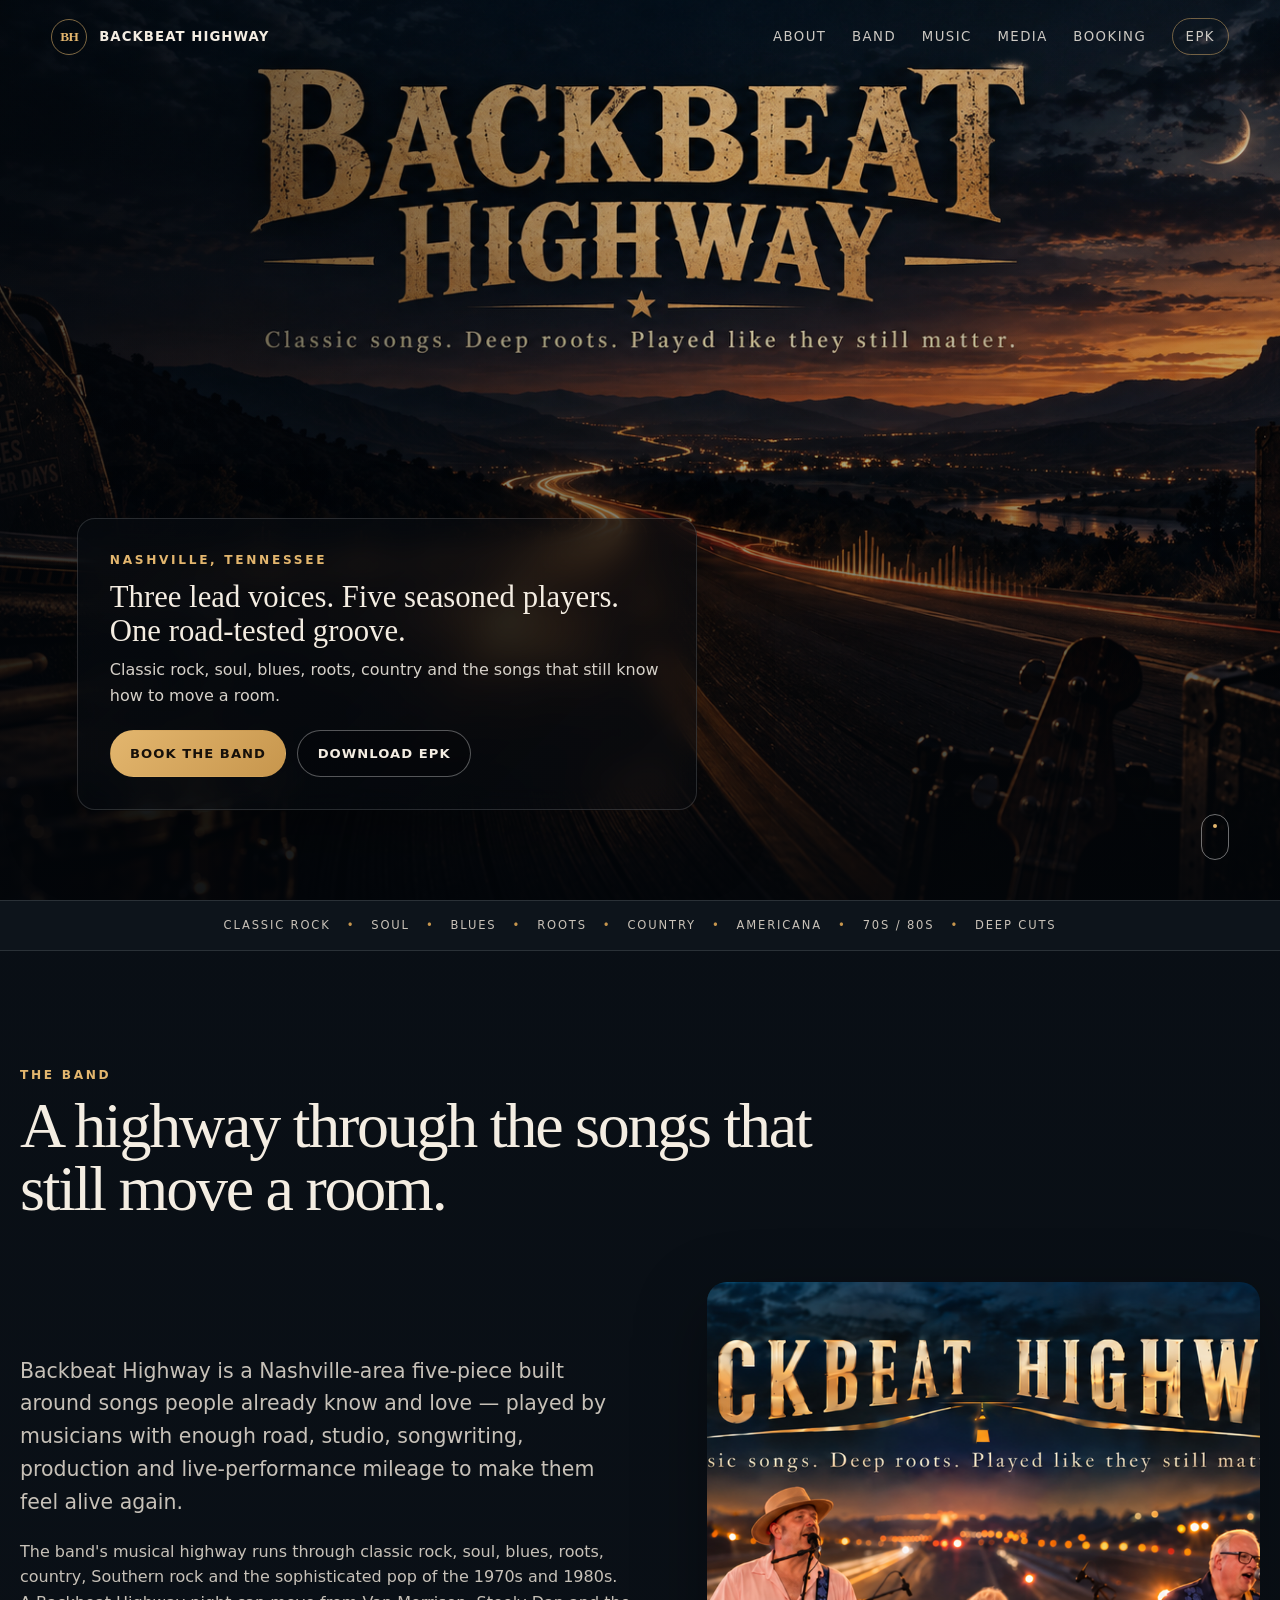
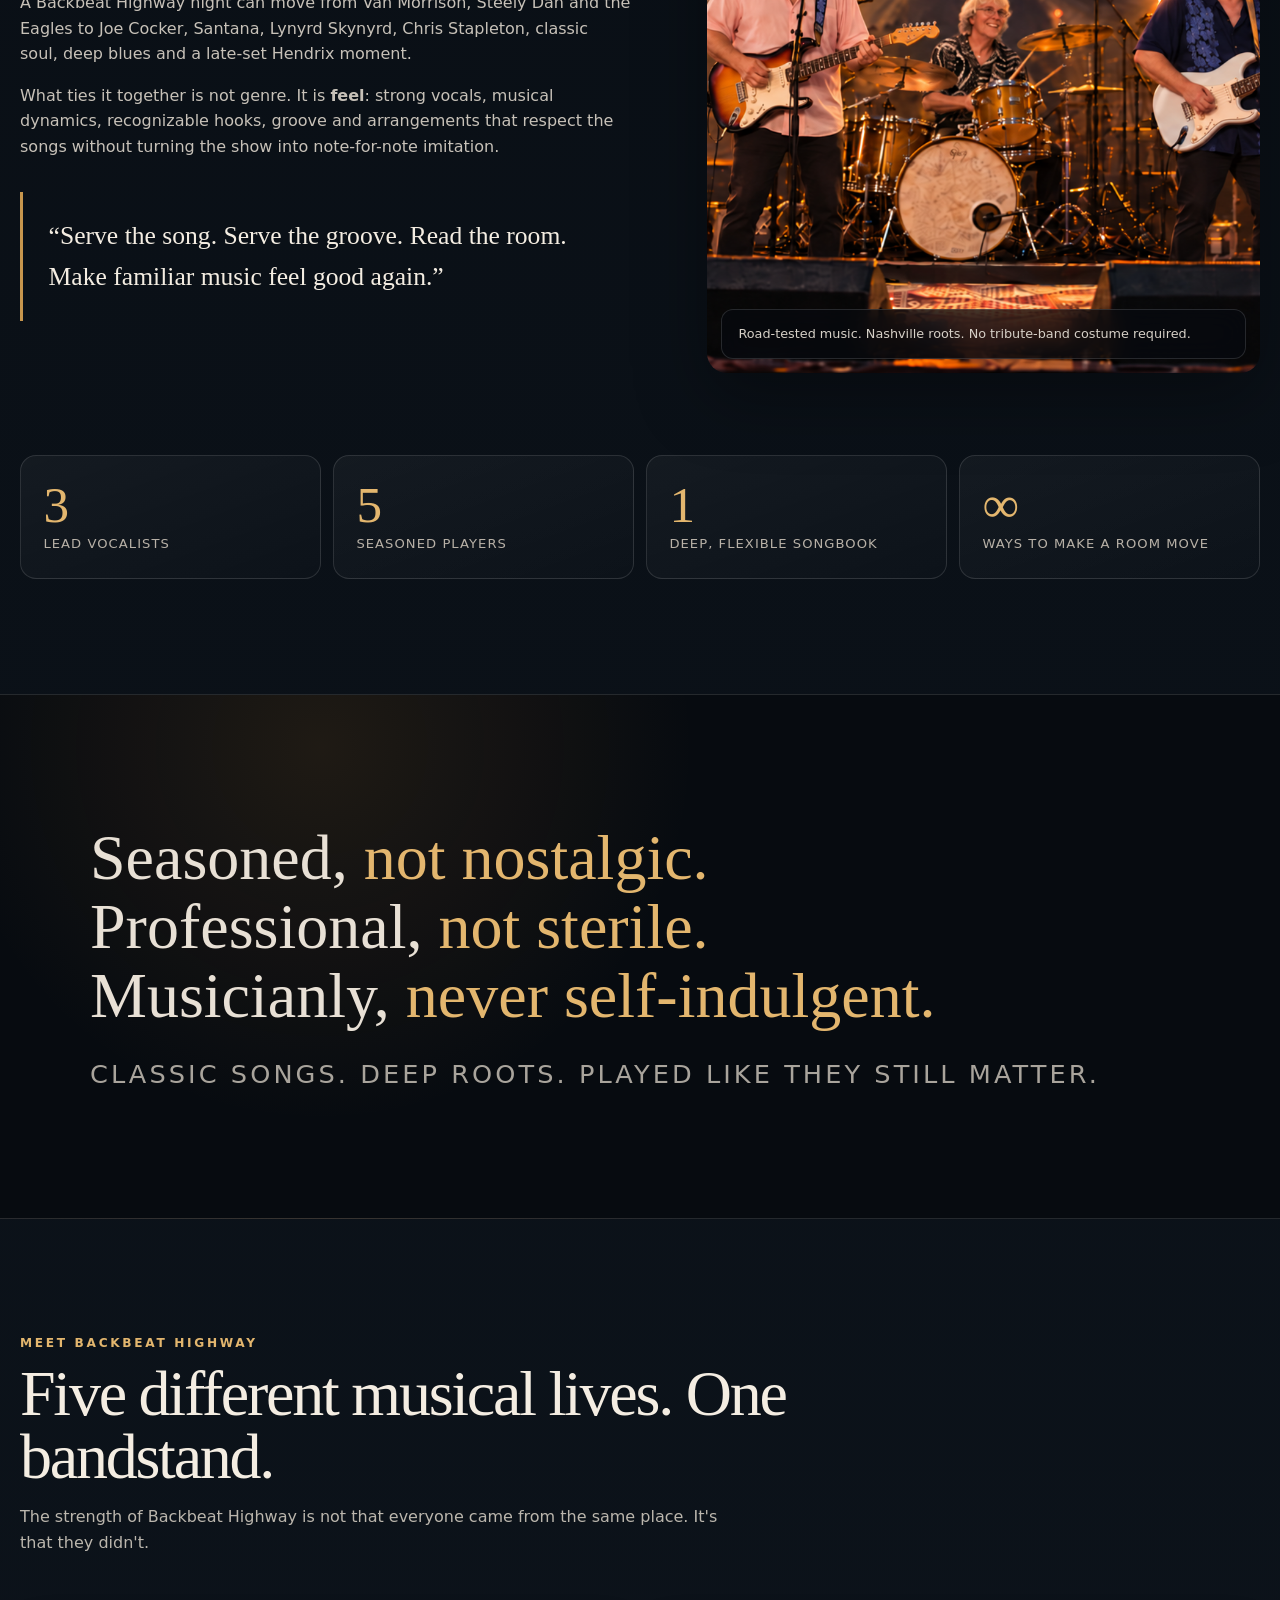
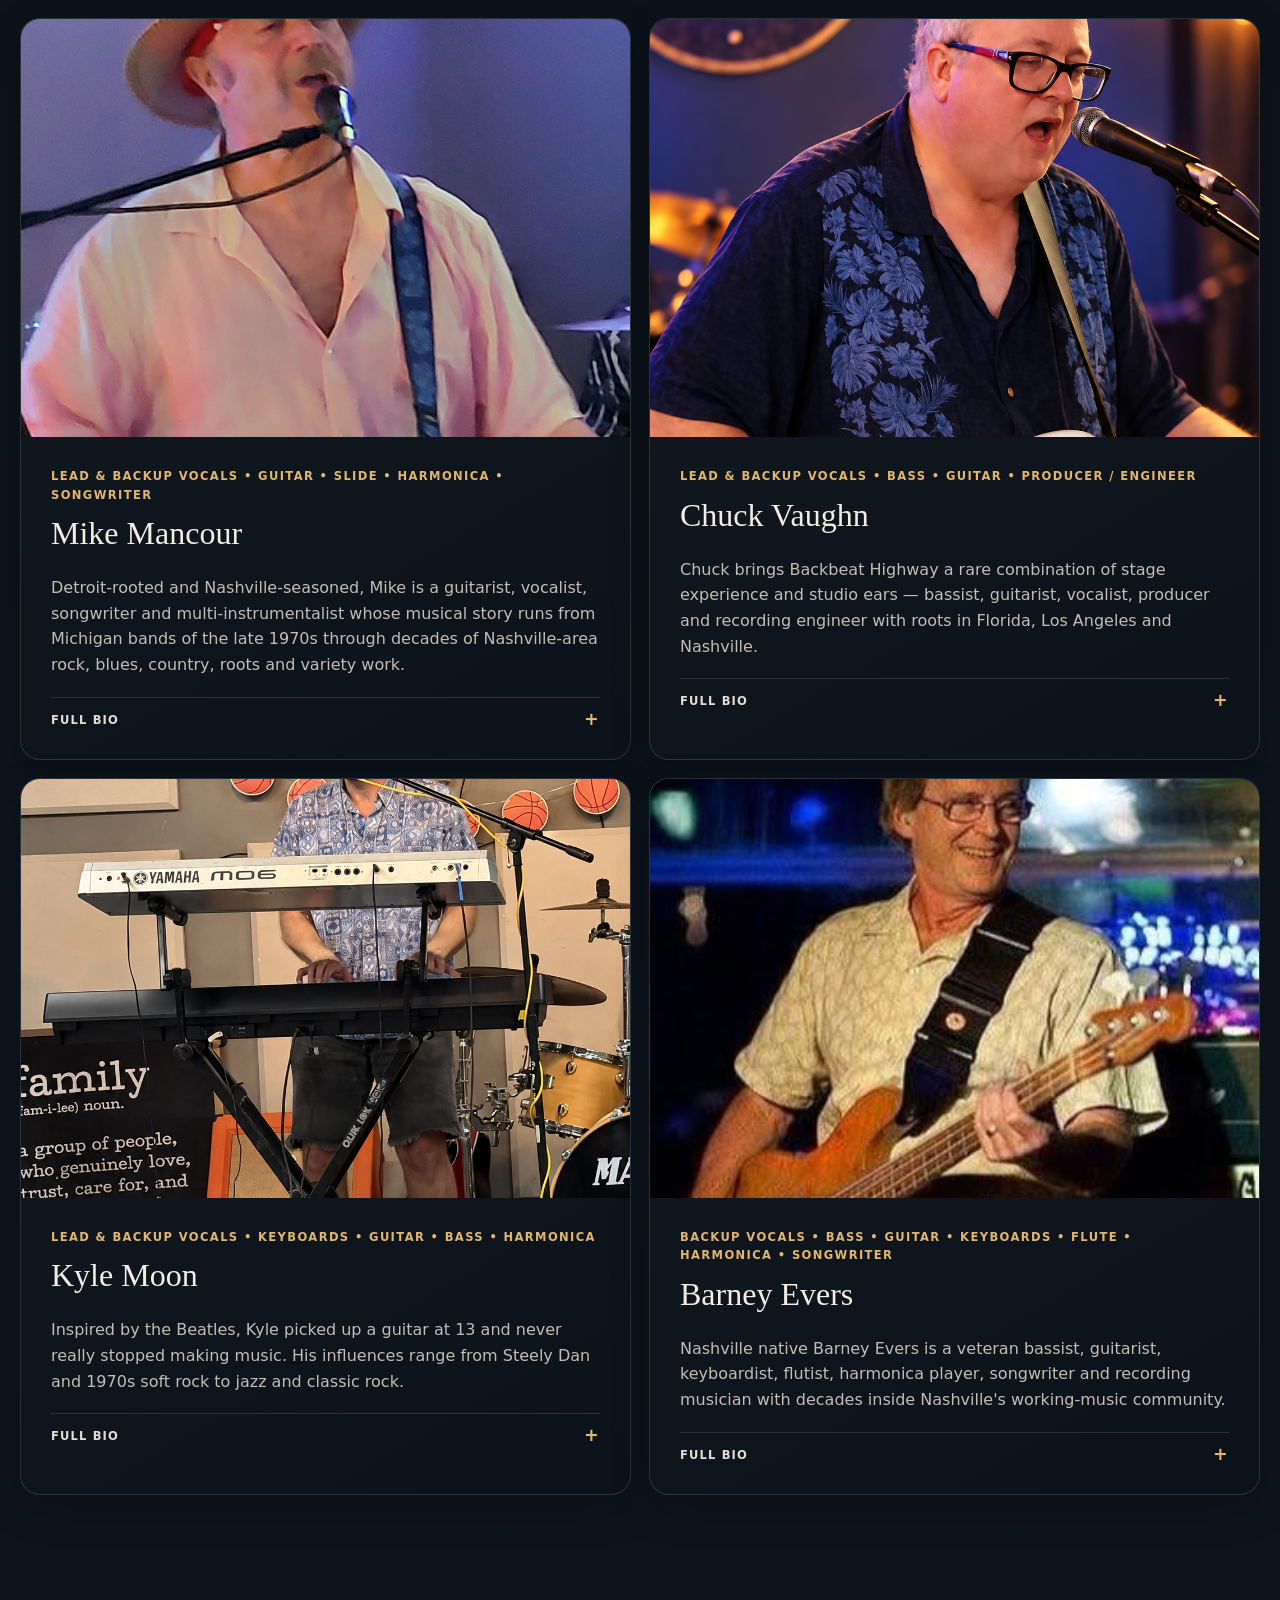
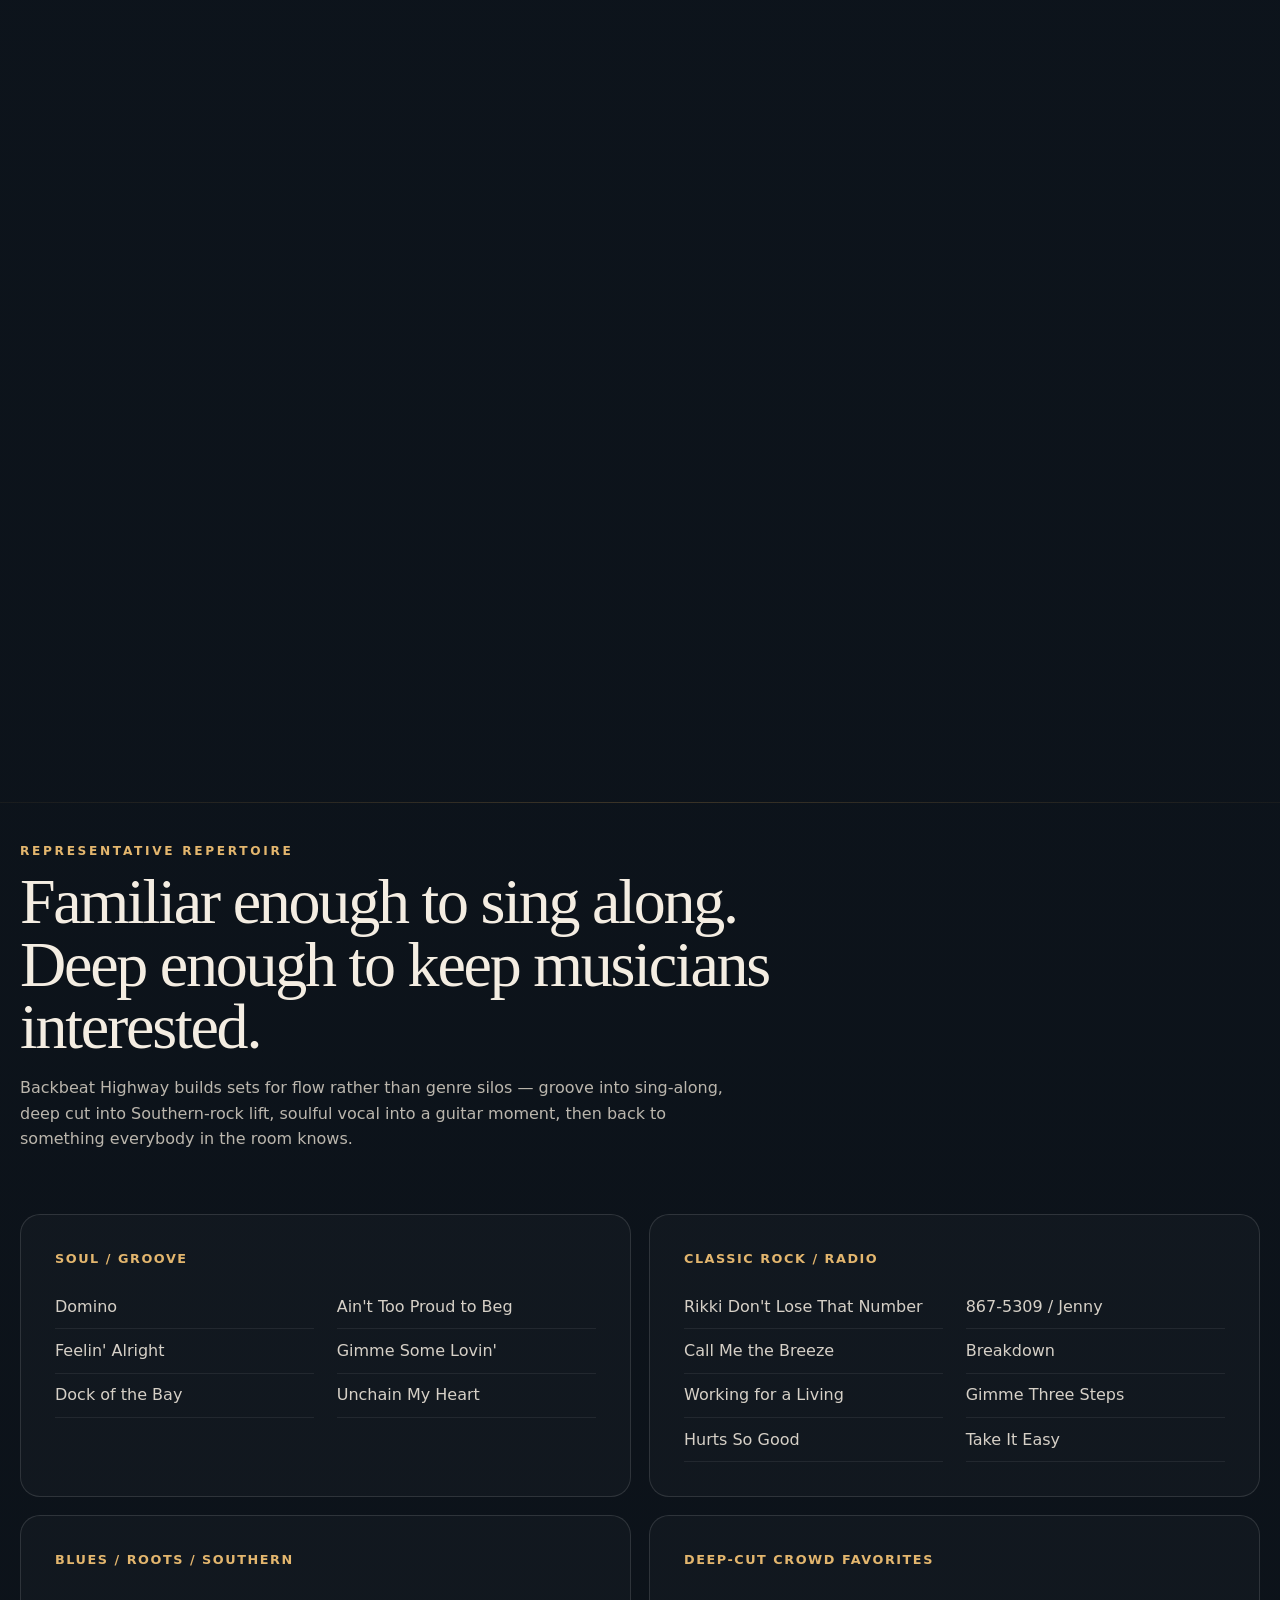
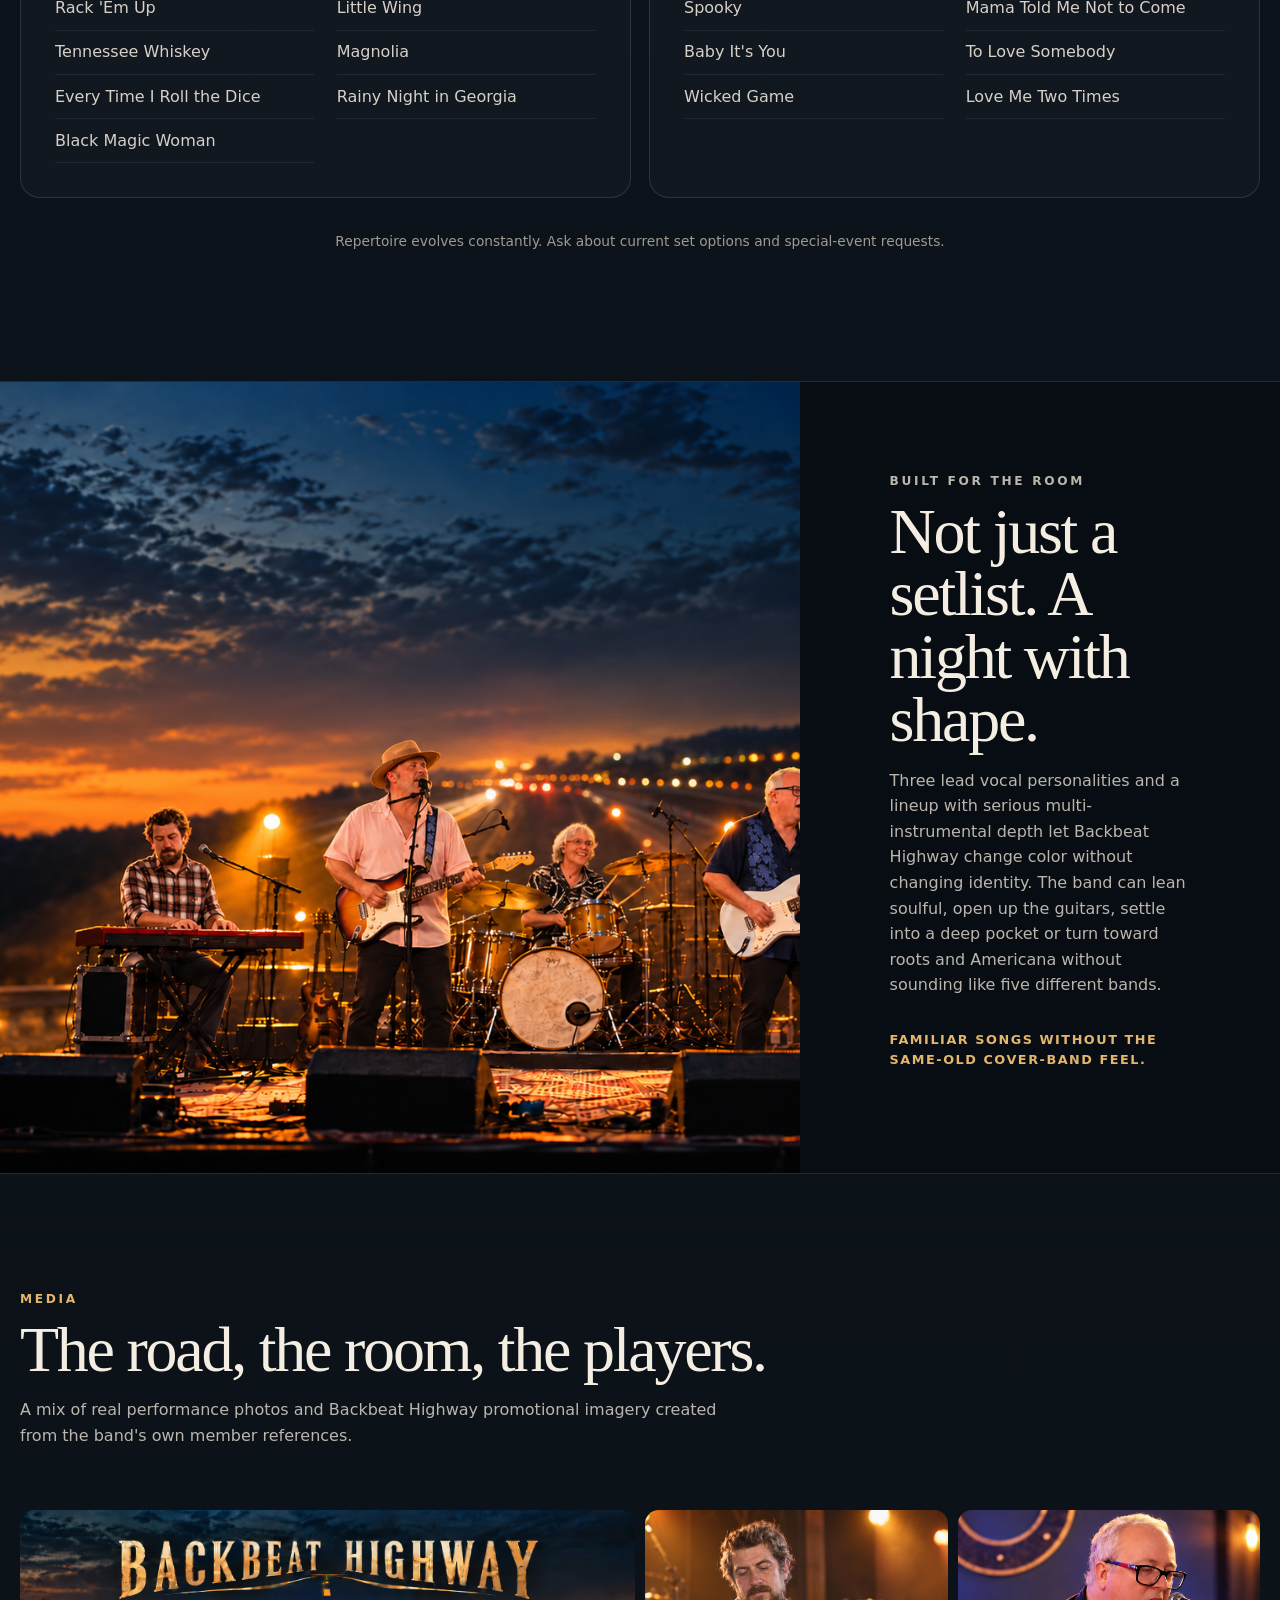
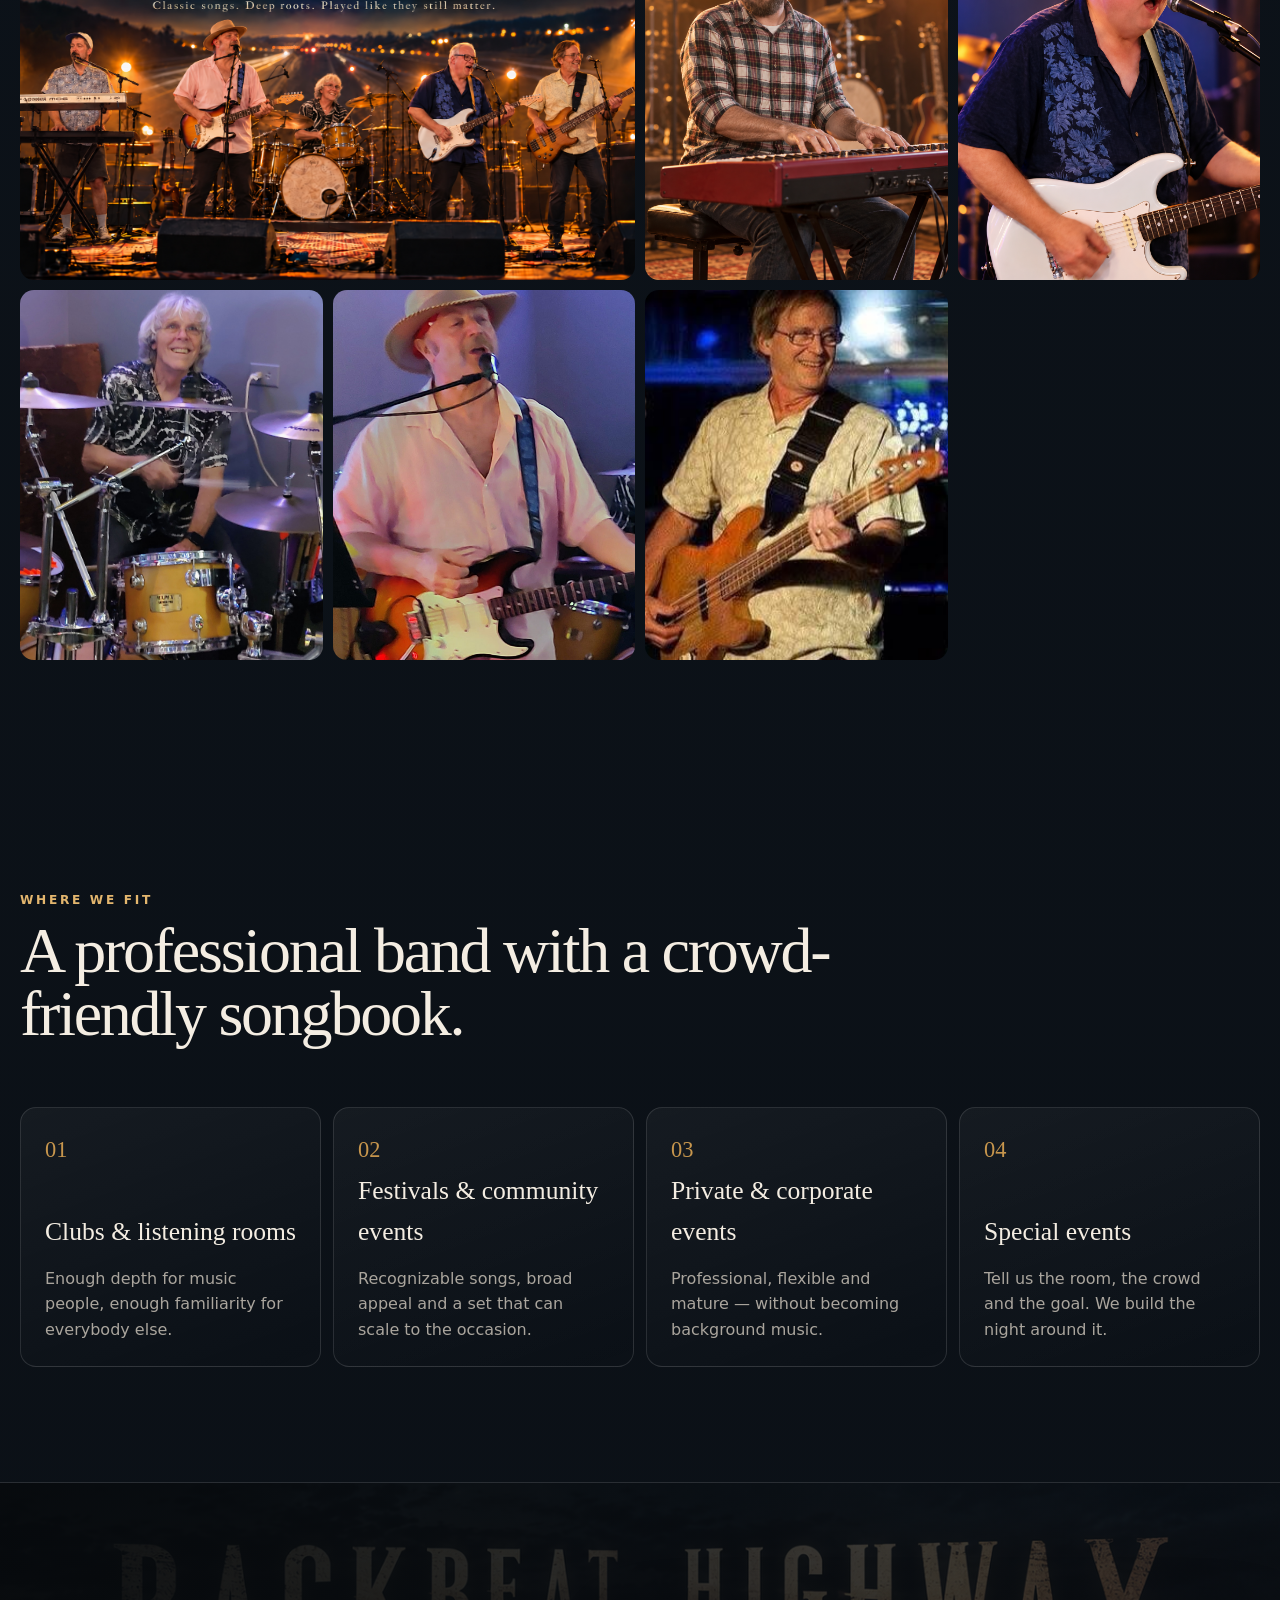
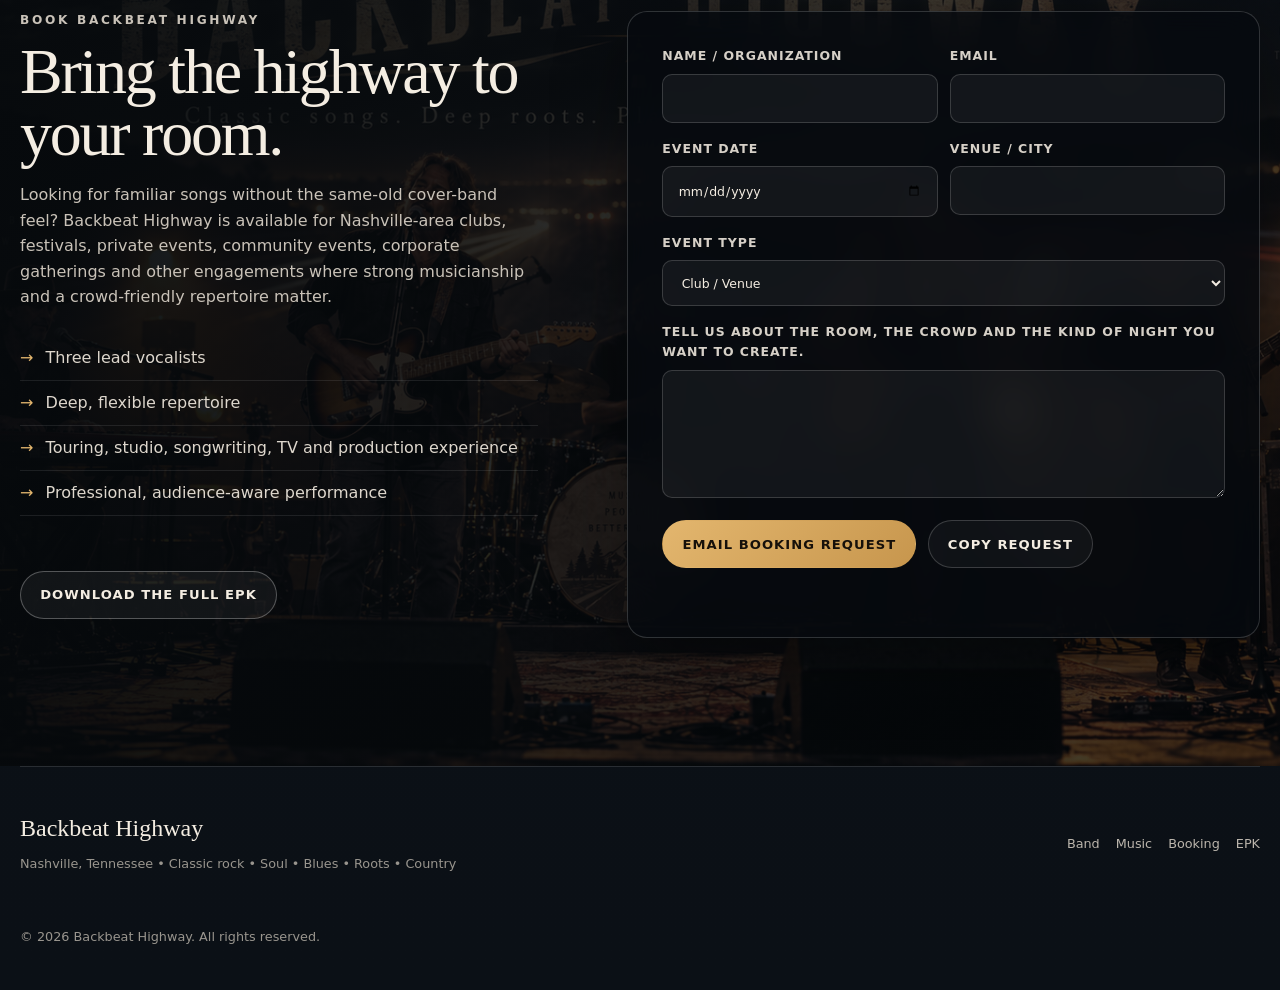
==== index.html @ 4a04db87 "Update gallery and Kyle close-up" ====
<!doctype html>
<html lang="en">
<head>
  <meta charset="utf-8" />
  <meta name="viewport" content="width=device-width, initial-scale=1" />
  <meta name="theme-color" content="#0b1118" />
  <meta name="description" content="Backbeat Highway is a Nashville-area live band performing classic rock, soul, blues, roots, country, and 70s/80s favorites with seasoned musicianship, strong vocals, and deep groove." />
  <meta property="og:title" content="Backbeat Highway | Nashville Live Band" />
  <meta property="og:description" content="Classic songs. Deep roots. Played like they still matter." />
  <meta property="og:type" content="website" />
  <meta property="og:image" content="assets/images/backbeat-highway-poster.png" />
  <meta name="twitter:card" content="summary_large_image" />
  <title>Backbeat Highway | Nashville Classic Rock, Soul, Blues & Roots Band</title>
  <link rel="icon" href="favicon.svg" type="image/svg+xml" />
  <link rel="stylesheet" href="styles.css" />
  <script type="application/ld+json">
  {
    "@context":"https://schema.org",
    "@type":"MusicGroup",
    "name":"Backbeat Highway",
    "genre":["Classic Rock","Soul","Blues","Roots","Country","Americana"],
    "foundingLocation":{"@type":"Place","name":"Nashville, Tennessee"},
    "description":"A Nashville-area five-piece bringing seasoned musicianship, three lead voices, deep groove and decades of road and studio experience to classic songs."
  }
  </script>
</head>
<body>
  <a class="skip-link" href="#main">Skip to content</a>

  <header class="site-header" data-header>
    <a class="brand" href="#top" aria-label="Backbeat Highway home">
      <span class="brand-mark">BH</span>
      <span class="brand-name">Backbeat Highway</span>
    </a>
    <button class="menu-button" type="button" aria-expanded="false" aria-controls="site-nav" data-menu-button>
      <span></span><span></span><span></span><span class="sr-only">Menu</span>
    </button>
    <nav id="site-nav" class="site-nav" data-nav>
      <a href="#about">About</a>
      <a href="#band">Band</a>
      <a href="#music">Music</a>
      <a href="#media">Media</a>
      <a href="#booking">Booking</a>
      <a class="nav-epk" href="assets/docs/Backbeat_Highway_EPK.pdf" download>EPK</a>
    </nav>
  </header>

  <main id="main">
    <section class="hero" id="top" aria-labelledby="hero-title">
      <img class="hero-image" src="assets/images/open-road-music.png" alt="Open road and music-themed hero image for Backbeat Highway" />
      <div class="hero-vignette"></div>
      <h1 id="hero-title" class="sr-only">Backbeat Highway — Nashville live band</h1>
      <div class="hero-panel reveal">
        <p class="eyebrow">Nashville, Tennessee</p>
        <p class="hero-lead">Three lead voices. Five seasoned players. One road-tested groove.</p>
        <p class="hero-copy">Classic rock, soul, blues, roots, country and the songs that still know how to move a room.</p>
        <div class="button-row">
          <a class="button button-primary" href="#booking">Book the band</a>
          <a class="button button-ghost" href="assets/docs/Backbeat_Highway_EPK.pdf" download>Download EPK</a>
        </div>
      </div>
      <a class="scroll-cue" href="#about" aria-label="Scroll to about Backbeat Highway"><span></span></a>
    </section>

    <section class="genre-rail" aria-label="Musical styles">
      <div class="genre-track">
        <span>Classic Rock</span><i>•</i><span>Soul</span><i>•</i><span>Blues</span><i>•</i><span>Roots</span><i>•</i><span>Country</span><i>•</i><span>Americana</span><i>•</i><span>70s / 80s</span><i>•</i><span>Deep Cuts</span>
      </div>
    </section>

    <section class="section about" id="about">
      <div class="section-heading reveal">
        <p class="eyebrow">The band</p>
        <h2>A highway through the songs that still move a room.</h2>
      </div>
      <div class="about-grid">
        <div class="about-copy reveal">
          <p class="lead">Backbeat Highway is a Nashville-area five-piece built around songs people already know and love — played by musicians with enough road, studio, songwriting, production and live-performance mileage to make them feel alive again.</p>
          <p>The band's musical highway runs through classic rock, soul, blues, roots, country, Southern rock and the sophisticated pop of the 1970s and 1980s. A Backbeat Highway night can move from Van Morrison, Steely Dan and the Eagles to Joe Cocker, Santana, Lynyrd Skynyrd, Chris Stapleton, classic soul, deep blues and a late-set Hendrix moment.</p>
          <p>What ties it together is not genre. It is <strong>feel</strong>: strong vocals, musical dynamics, recognizable hooks, groove and arrangements that respect the songs without turning the show into note-for-note imitation.</p>
          <blockquote>“Serve the song. Serve the groove. Read the room. Make familiar music feel good again.”</blockquote>
        </div>
        <figure class="about-image reveal">
          <img src="assets/images/backbeat-highway-poster.png" alt="A cinematic open highway at night blended with music instruments and warm stage-light colors" loading="lazy" />
          <figcaption>Road-tested music. Nashville roots. No tribute-band costume required.</figcaption>
        </figure>
      </div>
      <div class="proof-grid reveal">
        <article><strong>3</strong><span>lead vocalists</span></article>
        <article><strong>5</strong><span>seasoned players</span></article>
        <article><strong>1</strong><span>deep, flexible songbook</span></article>
        <article><strong>∞</strong><span>ways to make a room move</span></article>
      </div>
    </section>

    <section class="manifesto section-dark">
      <div class="manifesto-inner reveal">
        <p>Seasoned, <em>not nostalgic.</em></p>
        <p>Professional, <em>not sterile.</em></p>
        <p>Musicianly, <em>never self-indulgent.</em></p>
        <p class="manifesto-final">Classic songs. Deep roots. Played like they still matter.</p>
      </div>
    </section>

    <section class="section band" id="band">
      <div class="section-heading reveal">
        <p class="eyebrow">Meet Backbeat Highway</p>
        <h2>Five different musical lives. One bandstand.</h2>
        <p>The strength of Backbeat Highway is not that everyone came from the same place. It's that they didn't.</p>
      </div>

      <div class="member-grid">
        <article class="member-card reveal">
          <div class="member-photo"><img src="assets/images/mike-mancour.jpg" alt="Mike Mancour performing guitar and vocals" loading="lazy" /></div>
          <div class="member-content">
            <p class="member-role">Lead &amp; backup vocals • Guitar • Slide • Harmonica • Songwriter</p>
            <h3>Mike Mancour</h3>
            <p>Detroit-rooted and Nashville-seasoned, Mike is a guitarist, vocalist, songwriter and multi-instrumentalist whose musical story runs from Michigan bands of the late 1970s through decades of Nashville-area rock, blues, country, roots and variety work.</p>
            <details>
              <summary>Full bio</summary>
              <div class="details-copy">
                <p>His playing blends expressive lead and rhythm guitar, slide, harmonica and a song-first approach shaped by clubs, songwriter circles, road dates and long-running live bands including Hot Ice, Orange Crush, Instigator and BluesSlinger.</p>
                <p>Songwriting has remained a parallel thread throughout Mike's musical life. He is also the founder of <strong>iDreamMusic</strong>, a songwriting and creative-development platform built around helping songwriters strengthen ideas, songs and craft while keeping the human songwriter at the center of the process.</p>
                <p><a class="text-link" href="https://www.mikemancour.com/" target="_blank" rel="noreferrer">Mike's artist archive →</a></p>
              </div>
            </details>
          </div>
        </article>

        <article class="member-card reveal">
          <div class="member-photo"><img src="assets/images/chuck-vaughn.png" alt="Chuck Vaughn singing and playing a white electric guitar" loading="lazy" /></div>
          <div class="member-content">
            <p class="member-role">Lead &amp; backup vocals • Bass • Guitar • Producer / Engineer</p>
            <h3>Chuck Vaughn</h3>
            <p>Chuck brings Backbeat Highway a rare combination of stage experience and studio ears — bassist, guitarist, vocalist, producer and recording engineer with roots in Florida, Los Angeles and Nashville.</p>
            <details>
              <summary>Full bio</summary>
              <div class="details-copy">
                <p>Chuck spent much of the 1990s and 2000s in independent bands in Florida and California. In downtown Los Angeles, he owned and operated the independent <strong>Panel Room</strong> recording studio for seven years, producing and engineering numerous projects while recording his own work under the name <strong>Twin Lens Reflex</strong>.</p>
                <p>After relocating to Nashville following one of Southern California's wildfires, he became active in the blues, roots and Americana scenes. His inventive bass, dependable rhythm guitar, powerful vocals and producer's sense of space and dynamics help shape the band's sound.</p>
              </div>
            </details>
          </div>
        </article>

        <article class="member-card reveal">
          <div class="member-photo member-photo-wide"><img src="assets/images/kyle-moon.jpg" alt="Kyle Moon standing at keyboards and singing" loading="lazy" /></div>
          <div class="member-content">
            <p class="member-role">Lead &amp; backup vocals • Keyboards • Guitar • Bass • Harmonica</p>
            <h3>Kyle Moon</h3>
            <p>Inspired by the Beatles, Kyle picked up a guitar at 13 and never really stopped making music. His influences range from Steely Dan and 1970s soft rock to jazz and classic rock.</p>
            <details>
              <summary>Full bio</summary>
              <div class="details-copy">
                <p>A multi-instrumentalist on guitar, bass, keyboards and harmonica, Kyle spent more than a decade performing original music with Kentucky-based <strong>Atomic Solace</strong> and later Nashville's <strong>Stratton 13</strong>.</p>
                <p>After taking time away to raise his family and pursue a career in education, he returned to the stage with Backbeat Highway, where his keyboard work adds harmonic color, texture and a musician's ear for arrangement.</p>
              </div>
            </details>
          </div>
        </article>

        <article class="member-card reveal">
          <div class="member-photo"><img src="assets/images/barney-evers.jpg" alt="Barney Evers playing bass" loading="lazy" /></div>
          <div class="member-content">
            <p class="member-role">Backup vocals • Bass • Guitar • Keyboards • Flute • Harmonica • Songwriter</p>
            <h3>Barney Evers</h3>
            <p>Nashville native Barney Evers is a veteran bassist, guitarist, keyboardist, flutist, harmonica player, songwriter and recording musician with decades inside Nashville's working-music community.</p>
            <details>
              <summary>Full bio</summary>
              <div class="details-copy">
                <p>Barney studied guitar and string bass in the University of Tennessee jazz program and went on to play bass with <strong>Eddie Rabbitt, Johnny Rodriguez and Pam Tillis</strong>.</p>
                <p>His original recordings have featured an accomplished circle of musicians including Billy Crain, Billy Anderson, Andy Byrd, Mackin P. Davis, Bob Mater, Michael Lind, Bart Rollins and Tim Murphy, along with co-writer Mill Haynes. Barney maintains a catalog of roughly 35 original songs.</p>
              </div>
            </details>
          </div>
        </article>

        <article class="member-card reveal">
          <div class="member-photo"><img src="assets/images/rick-mason.jpg" alt="Rick Mason smiling behind his drum kit" loading="lazy" /></div>
          <div class="member-content">
            <p class="member-role">Drums • Percussion</p>
            <h3>Rick Mason</h3>
            <p>Nashville native Rick Mason is a veteran drummer whose career spans formal percussion study, Southeast road work, Nashville clubs, television, studio recording and years of music ministry.</p>
            <details>
              <summary>Full bio</summary>
              <div class="details-copy">
                <p>After earning a business degree at UT Knoxville, Rick studied at MTSU on a percussion scholarship, performing in jazz ensemble and symphony settings. His road years included the Holiday Inn and Ramada Inn circuits, college events, festivals, clubs and private engagements.</p>
                <p>Rick later spent five years as house-band drummer at Nashville's <strong>Cannery</strong>, logged roughly 16 years in studio and session work, recorded multiple projects including original Christian albums, and devoted 14 years to performing at the Nashville Rescue Mission Recovery Center.</p>
              </div>
            </details>
          </div>
        </article>
      </div>
    </section>

    <section class="section music" id="music">
      <div class="section-heading reveal">
        <p class="eyebrow">Representative repertoire</p>
        <h2>Familiar enough to sing along. Deep enough to keep musicians interested.</h2>
        <p>Backbeat Highway builds sets for flow rather than genre silos — groove into sing-along, deep cut into Southern-rock lift, soulful vocal into a guitar moment, then back to something everybody in the room knows.</p>
      </div>

      <div class="song-columns reveal">
        <div class="song-group">
          <h3>Soul / Groove</h3>
          <ul>
            <li>Domino</li><li>Feelin' Alright</li><li>Dock of the Bay</li><li>Ain't Too Proud to Beg</li><li>Gimme Some Lovin'</li><li>Unchain My Heart</li>
          </ul>
        </div>
        <div class="song-group">
          <h3>Classic Rock / Radio</h3>
          <ul>
            <li>Rikki Don't Lose That Number</li><li>Call Me the Breeze</li><li>Working for a Living</li><li>Hurts So Good</li><li>867-5309 / Jenny</li><li>Breakdown</li><li>Gimme Three Steps</li><li>Take It Easy</li>
          </ul>
        </div>
        <div class="song-group">
          <h3>Blues / Roots / Southern</h3>
          <ul>
            <li>Rack 'Em Up</li><li>Tennessee Whiskey</li><li>Every Time I Roll the Dice</li><li>Black Magic Woman</li><li>Little Wing</li><li>Magnolia</li><li>Rainy Night in Georgia</li>
          </ul>
        </div>
        <div class="song-group">
          <h3>Deep-Cut Crowd Favorites</h3>
          <ul>
            <li>Spooky</li><li>Baby It's You</li><li>Wicked Game</li><li>Mama Told Me Not to Come</li><li>To Love Somebody</li><li>Love Me Two Times</li>
          </ul>
        </div>
      </div>
      <p class="song-note reveal">Repertoire evolves constantly. Ask about current set options and special-event requests.</p>
    </section>

    <section class="split-promo">
      <img src="assets/images/backbeat-highway-wide.png" alt="Backbeat Highway onstage against an expansive twilight highway sky" loading="lazy" />
      <div class="split-promo-copy reveal">
        <p class="eyebrow">Built for the room</p>
        <h2>Not just a setlist. A night with shape.</h2>
        <p>Three lead vocal personalities and a lineup with serious multi-instrumental depth let Backbeat Highway change color without changing identity. The band can lean soulful, open up the guitars, settle into a deep pocket or turn toward roots and Americana without sounding like five different bands.</p>
        <p class="promo-line">Familiar songs without the same-old cover-band feel.</p>
      </div>
    </section>

    <section class="section media" id="media">
      <div class="section-heading reveal">
        <p class="eyebrow">Media</p>
        <h2>The road, the room, the players.</h2>
        <p>A mix of real performance photos and Backbeat Highway promotional imagery created from the band's own member references.</p>
      </div>
      <div class="gallery reveal" data-gallery>
        <button class="gallery-item gallery-wide" data-image="assets/images/backbeat-highway-poster.png" aria-label="Open Backbeat Highway main band poster"><img src="assets/images/backbeat-highway-poster.png" alt="Backbeat Highway full band promotional poster" loading="lazy" /></button>
        <button class="gallery-item" data-image="assets/images/kyle-keyboard-portrait.png" aria-label="Open Kyle Moon keyboard portrait"><img src="assets/images/kyle-keyboard-portrait.png" alt="Kyle Moon playing keyboard under amber stage lights" loading="lazy" /></button>
        <button class="gallery-item" data-image="assets/images/chuck-vaughn.png" aria-label="Open Chuck Vaughn performance portrait"><img src="assets/images/chuck-vaughn.png" alt="Chuck Vaughn singing and playing white guitar" loading="lazy" /></button>
        <button class="gallery-item" data-image="assets/images/rick-mason.jpg" aria-label="Open Rick Mason drummer photo"><img src="assets/images/rick-mason.jpg" alt="Rick Mason behind his drum kit" loading="lazy" /></button>
        <button class="gallery-item" data-image="assets/images/mike-mancour.jpg" aria-label="Open Mike Mancour guitarist photo"><img src="assets/images/mike-mancour.jpg" alt="Mike Mancour performing guitar and vocals" loading="lazy" /></button>
        <button class="gallery-item" data-image="assets/images/barney-evers.jpg" aria-label="Open Barney Evers bass photo"><img src="assets/images/barney-evers.jpg" alt="Barney Evers performing on bass" loading="lazy" /></button>



      </div>
    </section>

    <section class="section venue-fit">
      <div class="section-heading reveal">
        <p class="eyebrow">Where we fit</p>
        <h2>A professional band with a crowd-friendly songbook.</h2>
      </div>
      <div class="fit-grid reveal">
        <article><span>01</span><h3>Clubs &amp; listening rooms</h3><p>Enough depth for music people, enough familiarity for everybody else.</p></article>
        <article><span>02</span><h3>Festivals &amp; community events</h3><p>Recognizable songs, broad appeal and a set that can scale to the occasion.</p></article>
        <article><span>03</span><h3>Private &amp; corporate events</h3><p>Professional, flexible and mature — without becoming background music.</p></article>
        <article><span>04</span><h3>Special events</h3><p>Tell us the room, the crowd and the goal. We build the night around it.</p></article>
      </div>
    </section>

    <section class="booking" id="booking">
      <div class="booking-bg" aria-hidden="true"></div>
      <div class="booking-inner">
        <div class="booking-copy reveal">
          <p class="eyebrow">Book Backbeat Highway</p>
          <h2>Bring the highway to your room.</h2>
          <p>Looking for familiar songs without the same-old cover-band feel? Backbeat Highway is available for Nashville-area clubs, festivals, private events, community events, corporate gatherings and other engagements where strong musicianship and a crowd-friendly repertoire matter.</p>
          <ul class="booking-points">
            <li>Three lead vocalists</li>
            <li>Deep, flexible repertoire</li>
            <li>Touring, studio, songwriting, TV and production experience</li>
            <li>Professional, audience-aware performance</li>
          </ul>
          <div class="booking-direct" data-booking-direct hidden>
            <a data-email-link href="#"><span data-email-text></span></a>
            <a data-phone-link href="#"><span data-phone-text></span></a>
          </div>
          <a class="button button-ghost-light" href="assets/docs/Backbeat_Highway_EPK.pdf" download>Download the full EPK</a>
        </div>

        <form class="booking-form reveal" data-booking-form>
          <div class="form-row">
            <label>Name / Organization<input name="name" autocomplete="name" required /></label>
            <label>Email<input name="email" type="email" autocomplete="email" required /></label>
          </div>
          <div class="form-row">
            <label>Event date<input name="date" type="date" /></label>
            <label>Venue / City<input name="venue" /></label>
          </div>
          <label>Event type
            <select name="type">
              <option>Club / Venue</option><option>Festival</option><option>Private Event</option><option>Corporate Event</option><option>Community Event</option><option>Other</option>
            </select>
          </label>
          <label>Tell us about the room, the crowd and the kind of night you want to create.<textarea name="message" rows="5"></textarea></label>
          <div class="form-actions">
            <button class="button button-primary" type="submit">Email booking request</button>
            <button class="button button-subtle" type="button" data-copy-request>Copy request</button>
          </div>
          <p class="form-status" role="status" data-form-status></p>
        </form>
      </div>
    </section>
  </main>

  <footer class="footer">
    <div>
      <a class="footer-brand" href="#top">Backbeat Highway</a>
      <p>Nashville, Tennessee • Classic rock • Soul • Blues • Roots • Country</p>
    </div>
    <div class="footer-links">
      <a href="#band">Band</a><a href="#music">Music</a><a href="#booking">Booking</a><a href="assets/docs/Backbeat_Highway_EPK.pdf" download>EPK</a>
    </div>
    <div class="social-links" data-socials></div>
    <p class="copyright">© <span data-year></span> Backbeat Highway. All rights reserved.</p>
  </footer>

  <dialog class="lightbox" data-lightbox>
    <button class="lightbox-close" type="button" aria-label="Close image" data-lightbox-close>×</button>
    <img src="" alt="Expanded gallery image" data-lightbox-image />
  </dialog>

  <script src="site-config.js"></script>
  <script src="script.js"></script>
</body>
</html>
---- styles.css ----
:root {
  --ink: #0a0f15;
  --ink-2: #111923;
  --ink-3: #172330;
  --cream: #f4ede2;
  --paper: #e9dfd0;
  --muted: #a9a59e;
  --gold: #c7964d;
  --gold-2: #e3b66e;
  --amber: #e7802a;
  --line: rgba(255,255,255,.12);
  --shadow: 0 24px 70px rgba(0,0,0,.34);
  --radius: 20px;
  --max: 1240px;
}
* { box-sizing: border-box; }
html { scroll-behavior: smooth; background: var(--ink); }
body { margin: 0; font-family: Inter, ui-sans-serif, system-ui, -apple-system, BlinkMacSystemFont, "Segoe UI", sans-serif; color: var(--cream); background: linear-gradient(180deg,#080d13 0%,#0d141c 40%,#0b1016 100%); line-height: 1.6; }
img { display: block; max-width: 100%; }
a { color: inherit; }
button, input, textarea, select { font: inherit; }
button { color: inherit; }
::selection { background: var(--gold); color: var(--ink); }
.sr-only { position:absolute!important; width:1px!important; height:1px!important; padding:0!important; margin:-1px!important; overflow:hidden!important; clip:rect(0,0,0,0)!important; white-space:nowrap!important; border:0!important; }
.skip-link { position:fixed; left:12px; top:-60px; z-index:200; background:var(--cream); color:var(--ink); padding:.7rem 1rem; border-radius:8px; transition:.2s; }
.skip-link:focus { top:12px; }

.site-header { position:fixed; inset:0 0 auto 0; z-index:100; height:74px; display:flex; align-items:center; justify-content:space-between; padding:0 clamp(18px,4vw,64px); transition:background .25s, backdrop-filter .25s, border-color .25s; border-bottom:1px solid transparent; }
.site-header.scrolled { background:rgba(7,12,18,.82); backdrop-filter:blur(18px); border-bottom-color:var(--line); }
.brand { display:flex; gap:.75rem; align-items:center; text-decoration:none; text-transform:uppercase; letter-spacing:.08em; font-weight:800; font-size:.83rem; }
.brand-mark { width:36px; aspect-ratio:1; display:grid; place-items:center; border:1px solid rgba(227,182,110,.55); border-radius:50%; color:var(--gold-2); font-family:Georgia,serif; font-weight:700; letter-spacing:-.05em; }
.brand-name { white-space:nowrap; }
.site-nav { display:flex; align-items:center; gap:clamp(14px,2vw,28px); }
.site-nav a { text-decoration:none; font-size:.83rem; text-transform:uppercase; letter-spacing:.11em; color:#eee8df; opacity:.86; }
.site-nav a:hover { color:var(--gold-2); opacity:1; }
.nav-epk { border:1px solid rgba(227,182,110,.55); padding:.45rem .8rem; border-radius:999px; }
.menu-button { display:none; background:none; border:0; padding:8px; }
.menu-button span:not(.sr-only) { display:block; width:24px; height:2px; background:var(--cream); margin:5px 0; }

.hero { position:relative; min-height:min(900px,100svh); background:#070b10; overflow:hidden; display:flex; align-items:flex-end; }
.hero-image { position:absolute; inset:0; width:100%; height:100%; object-fit:cover; object-position:center center; }
.hero-vignette { position:absolute; inset:0; background:linear-gradient(180deg,rgba(3,6,10,.06) 0%,rgba(3,6,10,.12) 40%,rgba(3,6,10,.86) 100%), linear-gradient(90deg,rgba(3,6,10,.7) 0%,rgba(3,6,10,.10) 56%,rgba(3,6,10,.16) 100%); }
.hero-panel { position:relative; z-index:2; width:min(620px,calc(100% - 36px)); margin:0 0 clamp(40px,7vw,90px) clamp(18px,6vw,92px); padding:clamp(20px,3vw,32px); border:1px solid rgba(255,255,255,.14); border-radius:18px; background:linear-gradient(135deg,rgba(6,10,15,.82),rgba(6,10,15,.46)); backdrop-filter:blur(14px); box-shadow:var(--shadow); }
.eyebrow { margin:0 0 .6rem; text-transform:uppercase; letter-spacing:.22em; font-size:.76rem; font-weight:800; color:var(--gold-2); }
.hero-lead { margin:.2rem 0 .55rem; font-family:Georgia,"Times New Roman",serif; font-size:clamp(1.45rem,2.4vw,2.25rem); line-height:1.12; }
.hero-copy { margin:.3rem 0 1.35rem; color:#d6d1c9; max-width:55ch; }
.button-row { display:flex; flex-wrap:wrap; gap:.7rem; }
.button { display:inline-flex; align-items:center; justify-content:center; gap:.45rem; text-decoration:none; border:1px solid transparent; border-radius:999px; padding:.76rem 1.2rem; font-weight:800; font-size:.82rem; text-transform:uppercase; letter-spacing:.08em; cursor:pointer; transition:transform .18s, background .18s, border-color .18s, color .18s; }
.button:hover { transform:translateY(-2px); }
.button-primary { background:linear-gradient(135deg,var(--gold-2),var(--gold)); color:#16100a; }
.button-ghost { border-color:rgba(255,255,255,.32); background:rgba(0,0,0,.18); }
.button-ghost:hover { border-color:var(--gold-2); color:var(--gold-2); }
.button-subtle { border-color:rgba(255,255,255,.18); background:rgba(255,255,255,.04); }
.button-ghost-light { border-color:rgba(255,255,255,.28); background:rgba(255,255,255,.05); margin-top:1rem; }
.scroll-cue { position:absolute; z-index:3; right:clamp(24px,4vw,60px); bottom:40px; width:28px; height:46px; border:1px solid rgba(255,255,255,.42); border-radius:999px; }
.scroll-cue span { position:absolute; left:50%; top:9px; width:4px; height:4px; border-radius:50%; background:var(--gold-2); transform:translateX(-50%); animation:scrollCue 1.8s infinite; }
@keyframes scrollCue { 0%{opacity:0;transform:translate(-50%,0)} 35%{opacity:1} 100%{opacity:0;transform:translate(-50%,18px)} }

.genre-rail { border-block:1px solid var(--line); background:#0d141b; overflow:hidden; }
.genre-track { width:max-content; min-width:100%; display:flex; justify-content:center; gap:1rem; padding:.95rem 2rem; text-transform:uppercase; letter-spacing:.16em; font-size:.72rem; color:#c9c2b8; }
.genre-track i { color:var(--gold); font-style:normal; }
.section { width:min(var(--max),calc(100% - 36px)); margin-inline:auto; padding:clamp(70px,9vw,130px) 0; }
.section-heading { max-width:840px; margin-bottom:clamp(34px,5vw,62px); }
.section-heading h2, .split-promo h2, .booking h2 { margin:.1rem 0 1rem; font-family:Georgia,"Times New Roman",serif; font-size:clamp(2rem,5vw,4.6rem); line-height:.98; font-weight:500; letter-spacing:-.035em; }
.section-heading > p:last-child { max-width:70ch; color:#bbb6ad; }
.lead { font-size:clamp(1.1rem,1.6vw,1.35rem); color:#e9e2d8; }
.about-grid { display:grid; grid-template-columns:1.05fr .95fr; gap:clamp(32px,6vw,80px); align-items:center; }
.about-copy p { color:#c7c1b8; }
.about-copy blockquote { margin:2rem 0 0; padding:1.5rem 0 1.5rem 1.6rem; border-left:3px solid var(--gold); font-family:Georgia,serif; font-size:clamp(1.25rem,2vw,1.8rem); color:var(--cream); }
.about-image { margin:0; position:relative; }
.about-image img { aspect-ratio:4/5; width:100%; object-fit:cover; border-radius:var(--radius); box-shadow:var(--shadow); }
.about-image figcaption { position:absolute; inset:auto 14px 14px 14px; padding:.85rem 1rem; background:rgba(7,11,16,.72); border:1px solid rgba(255,255,255,.13); backdrop-filter:blur(12px); border-radius:12px; font-size:.8rem; color:#d6d0c7; }
.proof-grid { display:grid; grid-template-columns:repeat(4,1fr); gap:12px; margin-top:clamp(48px,7vw,82px); }
.proof-grid article { padding:1.4rem; border:1px solid var(--line); border-radius:16px; background:linear-gradient(160deg,rgba(255,255,255,.045),rgba(255,255,255,.01)); }
.proof-grid strong { display:block; font-family:Georgia,serif; font-weight:400; font-size:clamp(2.2rem,4vw,4rem); color:var(--gold-2); line-height:1; }
.proof-grid span { font-size:.82rem; text-transform:uppercase; letter-spacing:.08em; color:#b8b1a7; }

.section-dark { padding:clamp(80px,10vw,150px) 18px; background:radial-gradient(circle at 25% 10%,rgba(193,125,48,.13),transparent 35%),#070b10; border-block:1px solid var(--line); }
.manifesto-inner { width:min(1100px,100%); margin:auto; }
.manifesto p { margin:.1rem 0; font-family:Georgia,serif; font-size:clamp(2rem,5vw,5rem); line-height:1.05; color:#e8e0d5; }
.manifesto em { color:var(--gold-2); font-style:normal; }
.manifesto .manifesto-final { margin-top:2rem; font-size:clamp(1.1rem,2vw,1.7rem); color:#a9a49c; font-family:inherit; text-transform:uppercase; letter-spacing:.12em; }

.member-grid { display:grid; grid-template-columns:repeat(12,1fr); gap:18px; }
.member-card { grid-column:span 6; overflow:hidden; border:1px solid var(--line); border-radius:var(--radius); background:linear-gradient(150deg,#111922,#0c1219); box-shadow:0 15px 40px rgba(0,0,0,.18); }
.member-card:last-child { grid-column:4 / span 6; }
.member-photo { aspect-ratio:16/11; overflow:hidden; background:#121923; }
.member-photo img { width:100%; height:100%; object-fit:cover; object-position:center 25%; transition:transform .55s ease; }
.member-photo-wide img { object-position:center 30%; }
.member-card:hover .member-photo img { transform:scale(1.025); }
.member-content { padding:clamp(20px,3vw,30px); }
.member-role { margin:0; color:var(--gold-2); font-size:.72rem; font-weight:800; text-transform:uppercase; letter-spacing:.12em; }
.member-content h3 { font-family:Georgia,serif; font-size:clamp(1.65rem,2.5vw,2.4rem); margin:.25rem 0 .8rem; font-weight:500; }
.member-content > p:not(.member-role) { color:#c3bdb4; }
details { border-top:1px solid var(--line); margin-top:1.2rem; padding-top:.8rem; }
summary { cursor:pointer; list-style:none; color:#e4ddd3; text-transform:uppercase; letter-spacing:.1em; font-size:.72rem; font-weight:800; }
summary::-webkit-details-marker { display:none; }
summary::after { content:"+"; float:right; color:var(--gold-2); font-size:1.1rem; line-height:1; }
details[open] summary::after { content:"–"; }
.details-copy { padding:.75rem 0 .15rem; color:#bdb7ae; }
.text-link { color:var(--gold-2); text-decoration:none; }

.music { position:relative; }
.music::before { content:""; position:absolute; inset:6% -20vw auto; height:1px; background:linear-gradient(90deg,transparent,var(--gold),transparent); opacity:.25; }
.song-columns { display:grid; grid-template-columns:repeat(2,1fr); gap:18px; }
.song-group { padding:clamp(22px,3vw,34px); border:1px solid var(--line); border-radius:var(--radius); background:rgba(255,255,255,.025); }
.song-group h3 { margin:0 0 1rem; color:var(--gold-2); text-transform:uppercase; letter-spacing:.12em; font-size:.8rem; }
.song-group ul { list-style:none; padding:0; margin:0; columns:2; column-gap:1.4rem; }
.song-group li { break-inside:avoid; border-bottom:1px solid rgba(255,255,255,.07); padding:.55rem 0; color:#d6d0c7; }
.song-note { text-align:center; color:#9f9a92; margin-top:2rem; font-size:.86rem; }

.split-promo { min-height:720px; display:grid; grid-template-columns:1.25fr .75fr; align-items:stretch; border-block:1px solid var(--line); background:#080d13; }
.split-promo > img { width:100%; height:100%; object-fit:cover; min-height:720px; }
.split-promo-copy { padding:clamp(42px,7vw,100px); align-self:center; }
.split-promo-copy p { color:#bbb5ac; }
.promo-line { color:var(--gold-2)!important; text-transform:uppercase; letter-spacing:.12em; font-size:.8rem; font-weight:800; margin-top:2rem; }

.gallery { display:grid; grid-template-columns:repeat(12,1fr); grid-auto-rows:180px; gap:10px; }
.gallery-item { grid-column:span 3; grid-row:span 2; border:0; padding:0; background:#121923; overflow:hidden; border-radius:14px; cursor:zoom-in; }
.gallery-item.gallery-wide { grid-column:span 6; }
.gallery-item img { width:100%; height:100%; object-fit:cover; transition:transform .5s ease, filter .5s ease; }
.gallery-item:hover img { transform:scale(1.035); filter:saturate(1.08) contrast(1.03); }
.lightbox { width:min(94vw,1400px); max-height:94vh; padding:0; border:1px solid rgba(255,255,255,.18); background:#05080c; border-radius:18px; box-shadow:0 30px 100px rgba(0,0,0,.8); }
.lightbox::backdrop { background:rgba(0,0,0,.86); backdrop-filter:blur(8px); }
.lightbox img { max-height:90vh; width:100%; object-fit:contain; }
.lightbox-close { position:absolute; right:12px; top:12px; z-index:2; width:42px; height:42px; border-radius:50%; border:1px solid rgba(255,255,255,.25); background:rgba(4,8,12,.72); color:white; font-size:1.6rem; cursor:pointer; }

.fit-grid { display:grid; grid-template-columns:repeat(4,1fr); gap:12px; }
.fit-grid article { min-height:260px; padding:1.5rem; border:1px solid var(--line); border-radius:16px; display:flex; flex-direction:column; background:linear-gradient(160deg,rgba(255,255,255,.045),transparent); }
.fit-grid span { color:var(--gold); font-family:Georgia,serif; font-size:1.4rem; }
.fit-grid h3 { font-family:Georgia,serif; font-size:1.6rem; font-weight:500; margin:auto 0 .8rem; }
.fit-grid p { color:#aaa59d; margin:0; }

.booking { position:relative; overflow:hidden; padding:clamp(80px,10vw,150px) 18px; border-top:1px solid var(--line); }
.booking-bg { position:absolute; inset:0; background:linear-gradient(90deg,rgba(5,9,13,.96) 0%,rgba(5,9,13,.84) 48%,rgba(5,9,13,.70) 100%), url('assets/images/open-road-concept.png') center/cover no-repeat; filter:saturate(.85); }
.booking-inner { position:relative; z-index:1; width:min(var(--max),100%); margin:auto; display:grid; grid-template-columns:.9fr 1.1fr; gap:clamp(34px,7vw,90px); align-items:start; }
.booking-copy p { color:#c9c2b8; }
.booking-points { list-style:none; padding:0; margin:1.6rem 0; }
.booking-points li { padding:.58rem 0 .58rem 1.6rem; border-bottom:1px solid rgba(255,255,255,.09); position:relative; color:#ded7cd; }
.booking-points li::before { content:"→"; position:absolute; left:0; color:var(--gold-2); }
.booking-direct { display:flex; flex-direction:column; gap:.35rem; margin-bottom:.5rem; }
.booking-direct a { color:var(--gold-2); text-decoration:none; }
.booking-form { padding:clamp(22px,3vw,34px); border:1px solid rgba(255,255,255,.17); border-radius:var(--radius); background:rgba(6,10,15,.78); backdrop-filter:blur(18px); box-shadow:var(--shadow); }
.booking-form label { display:block; margin-bottom:1rem; color:#d6d0c7; font-size:.78rem; text-transform:uppercase; letter-spacing:.08em; font-weight:700; }
.form-row { display:grid; grid-template-columns:1fr 1fr; gap:12px; }
.booking-form input,.booking-form textarea,.booking-form select { width:100%; margin-top:.45rem; padding:.85rem .9rem; border:1px solid rgba(255,255,255,.16); border-radius:10px; background:rgba(255,255,255,.05); color:var(--cream); outline:none; text-transform:none; letter-spacing:normal; font-weight:400; }
.booking-form select option { background:#121923; color:#fff; }
.booking-form input:focus,.booking-form textarea:focus,.booking-form select:focus { border-color:var(--gold); box-shadow:0 0 0 3px rgba(199,150,77,.14); }
.form-actions { display:flex; gap:.7rem; flex-wrap:wrap; }
.form-status { min-height:1.4rem; font-size:.84rem; color:var(--gold-2); margin:.8rem 0 0; }

.footer { width:min(var(--max),calc(100% - 36px)); margin:auto; padding:42px 0 36px; display:grid; grid-template-columns:1fr auto; gap:20px; border-top:1px solid var(--line); color:#99958e; font-size:.8rem; }
.footer-brand { font-family:Georgia,serif; font-size:1.5rem; color:var(--cream); text-decoration:none; }
.footer p { margin:.4rem 0; }
.footer-links { display:flex; gap:1rem; align-items:center; }
.footer-links a,.social-links a { color:#bbb5ac; text-decoration:none; }
.social-links { grid-column:1 / -1; display:flex; gap:1rem; }
.copyright { grid-column:1 / -1; }

.reveal { opacity:0; transform:translateY(22px); transition:opacity .65s ease, transform .65s ease; }
.reveal.visible { opacity:1; transform:none; }

@media (max-width: 980px) {
  .site-nav { position:fixed; inset:74px 14px auto; display:none; flex-direction:column; align-items:stretch; gap:0; padding:12px; background:rgba(8,13,19,.96); backdrop-filter:blur(18px); border:1px solid var(--line); border-radius:14px; box-shadow:var(--shadow); }
  .site-nav.open { display:flex; }
  .site-nav a { padding:.9rem 1rem; border-bottom:1px solid rgba(255,255,255,.07); }
  .site-nav a:last-child { border-bottom:0; }
  .menu-button { display:block; }
  .about-grid,.booking-inner,.split-promo { grid-template-columns:1fr; }
  .about-image img { aspect-ratio:16/10; }
  .proof-grid,.fit-grid { grid-template-columns:repeat(2,1fr); }
  .member-card,.member-card:last-child { grid-column:span 12; display:grid; grid-template-columns:.9fr 1.1fr; }
  .member-photo { aspect-ratio:auto; min-height:100%; }
  .song-columns { grid-template-columns:1fr; }
  .split-promo > img { min-height:500px; }
  .gallery-item { grid-column:span 4; }
  .gallery-item.gallery-wide { grid-column:span 8; }
}
@media (max-width: 700px) {
  .site-header { height:64px; }
  .brand-name { display:none; }
  .site-nav { top:64px; }
  .hero { min-height:auto; padding-top:64px; display:block; }
  .hero-image { position:relative; height:auto; aspect-ratio:16/9; object-fit:cover; }
  .hero-vignette { background:linear-gradient(180deg,transparent 0%,transparent 40%,rgba(3,6,10,.92) 100%); }
  .hero-panel { margin:-34px 18px 28px; width:calc(100% - 36px); padding:20px; }
  .scroll-cue { display:none; }
  .genre-track { justify-content:flex-start; animation:marquee 18s linear infinite; }
  @keyframes marquee { from{transform:translateX(0)} to{transform:translateX(-38%)} }
  .section { padding:70px 0; }
  .proof-grid,.fit-grid { grid-template-columns:1fr 1fr; }
  .proof-grid article { padding:1rem; }
  .member-card,.member-card:last-child { display:block; }
  .member-photo { aspect-ratio:4/3; }
  .song-group ul { columns:1; }
  .split-promo > img { min-height:340px; }
  .split-promo-copy { padding:38px 18px 56px; }
  .gallery { grid-auto-rows:130px; }
  .gallery-item,.gallery-item.gallery-wide { grid-column:span 6; }
  .form-row { grid-template-columns:1fr; gap:0; }
  .footer { grid-template-columns:1fr; }
  .footer-links { flex-wrap:wrap; }
}
@media (max-width: 440px) {
  .proof-grid,.fit-grid { grid-template-columns:1fr; }
  .gallery { grid-template-columns:1fr 1fr; grid-auto-rows:118px; }
  .gallery-item,.gallery-item.gallery-wide { grid-column:span 1; }
  .gallery-item.gallery-wide { grid-row:span 2; }
}
@media (prefers-reduced-motion: reduce) {
  html { scroll-behavior:auto; }
  *,*::before,*::after { animation-duration:.01ms!important; animation-iteration-count:1!important; transition-duration:.01ms!important; }
  .reveal { opacity:1; transform:none; }
}
/* ===== Mobile fixes: full member photos + usable navigation ===== */
@media (max-width: 700px) {

  /* Show the complete member photo instead of cropping it */
  .member-photo,
  .member-photo-wide {
    aspect-ratio: auto;
    min-height: 0;
    height: auto;
    background: #0d141b;
    display: flex;
    align-items: center;
    justify-content: center;
  }

  .member-photo img,
  .member-photo-wide img {
    width: 100%;
    height: auto;
    max-height: none;
    object-fit: contain;
    object-position: center;
    transform: none !important;
  }

  /* Mobile navigation */
  .site-nav {
    top: 64px;
    left: 12px;
    right: 12px;
    bottom: auto;
    max-height: calc(100svh - 76px);
    overflow-y: auto;
    -webkit-overflow-scrolling: touch;
  }

  .site-nav a {
    display: block;
    padding: 1rem;
    min-height: 48px;
    font-size: 0.95rem;
    line-height: 1.25;
  }

  /* Make footer/social links easier to tap */
  .footer-links,
  .social-links {
    flex-direction: column;
    align-items: flex-start;
    gap: 0.5rem;
  }

  .footer-links a,
  .social-links a,
  .text-link {
    display: block;
    padding: 0.4rem 0;
  }
}
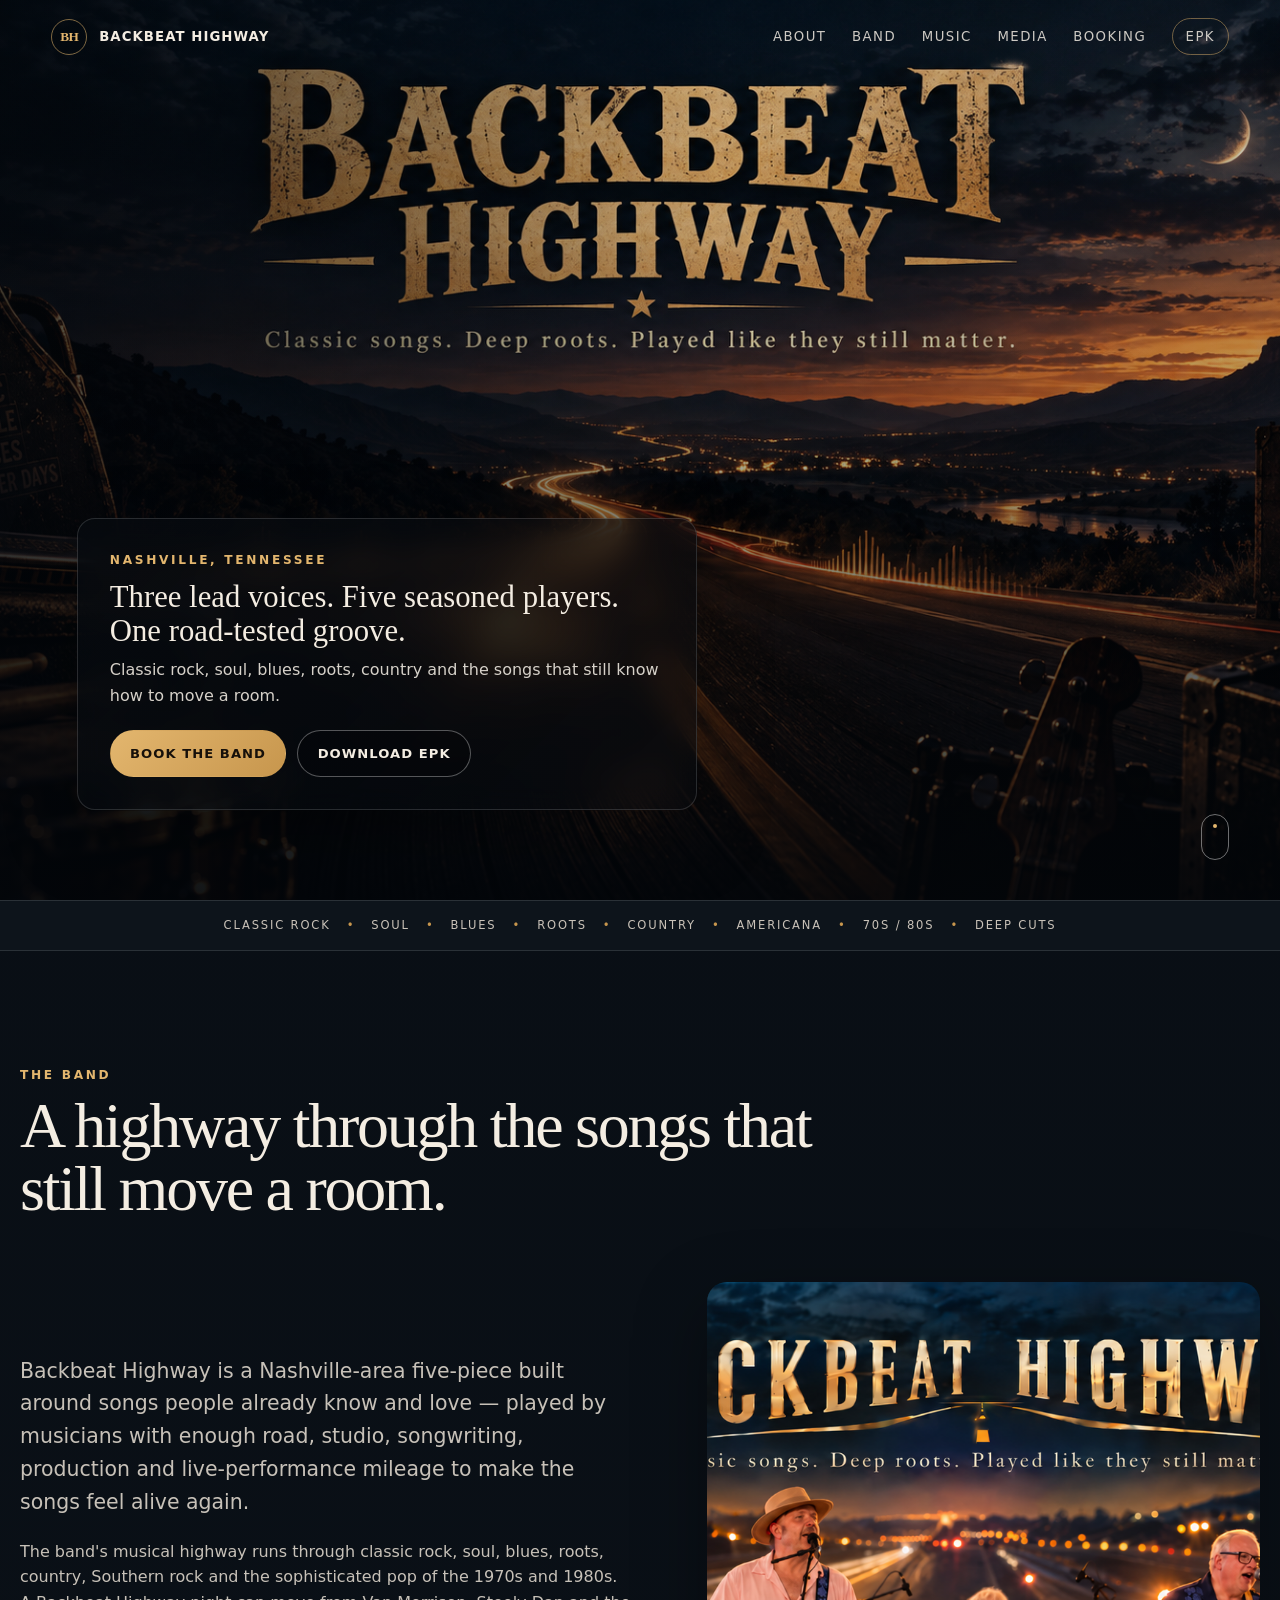
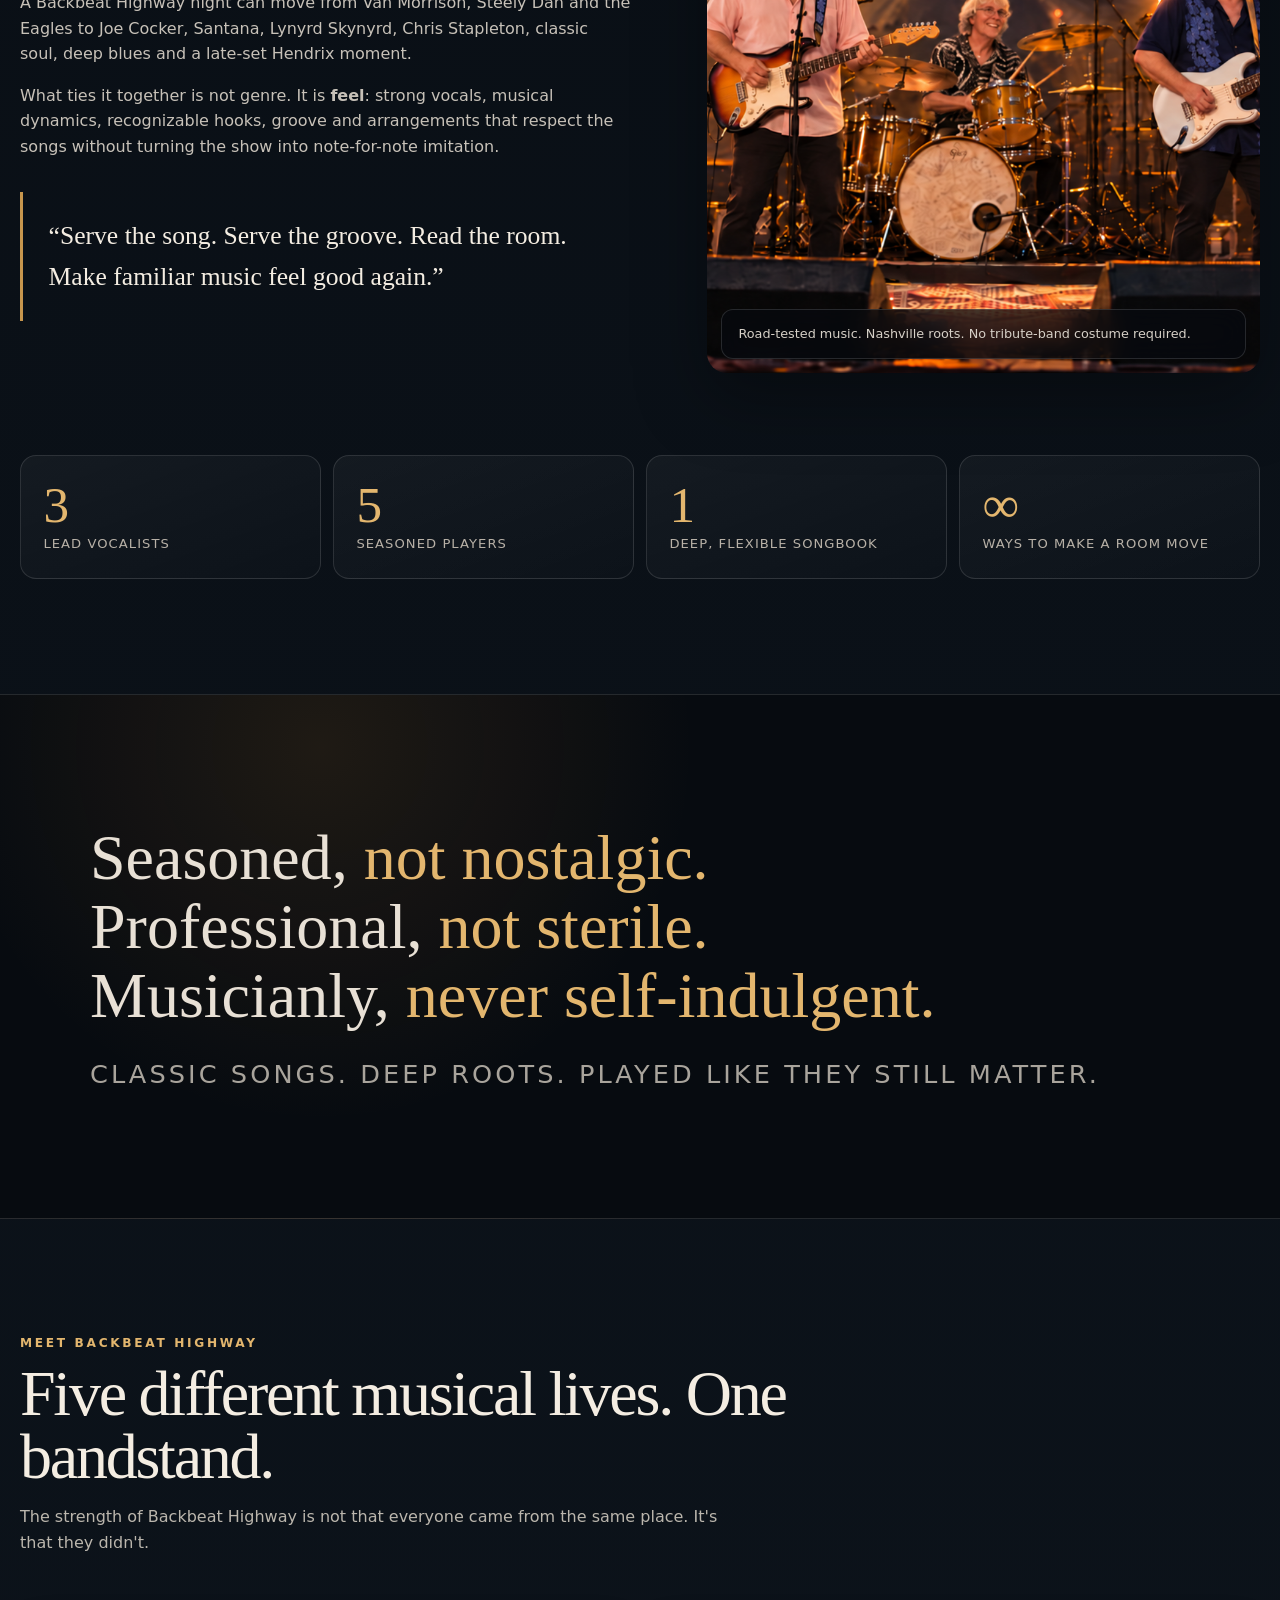
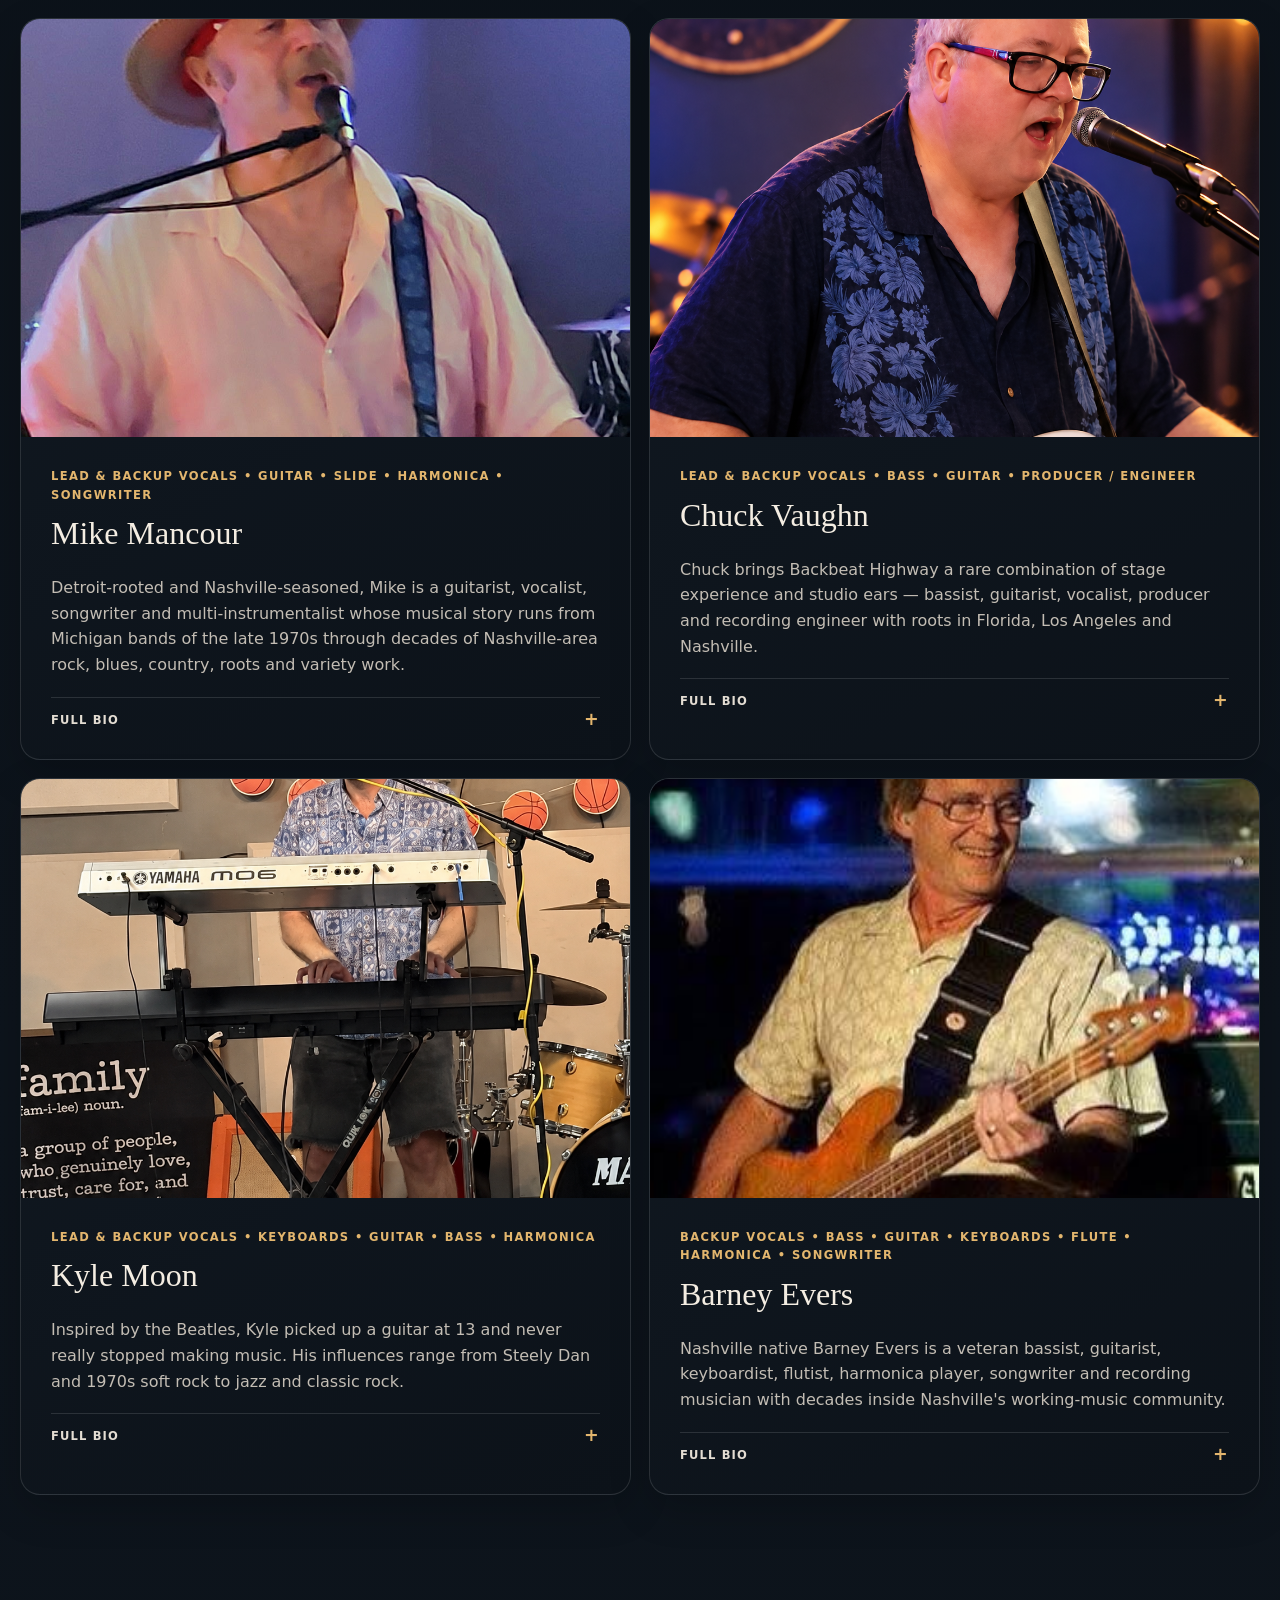
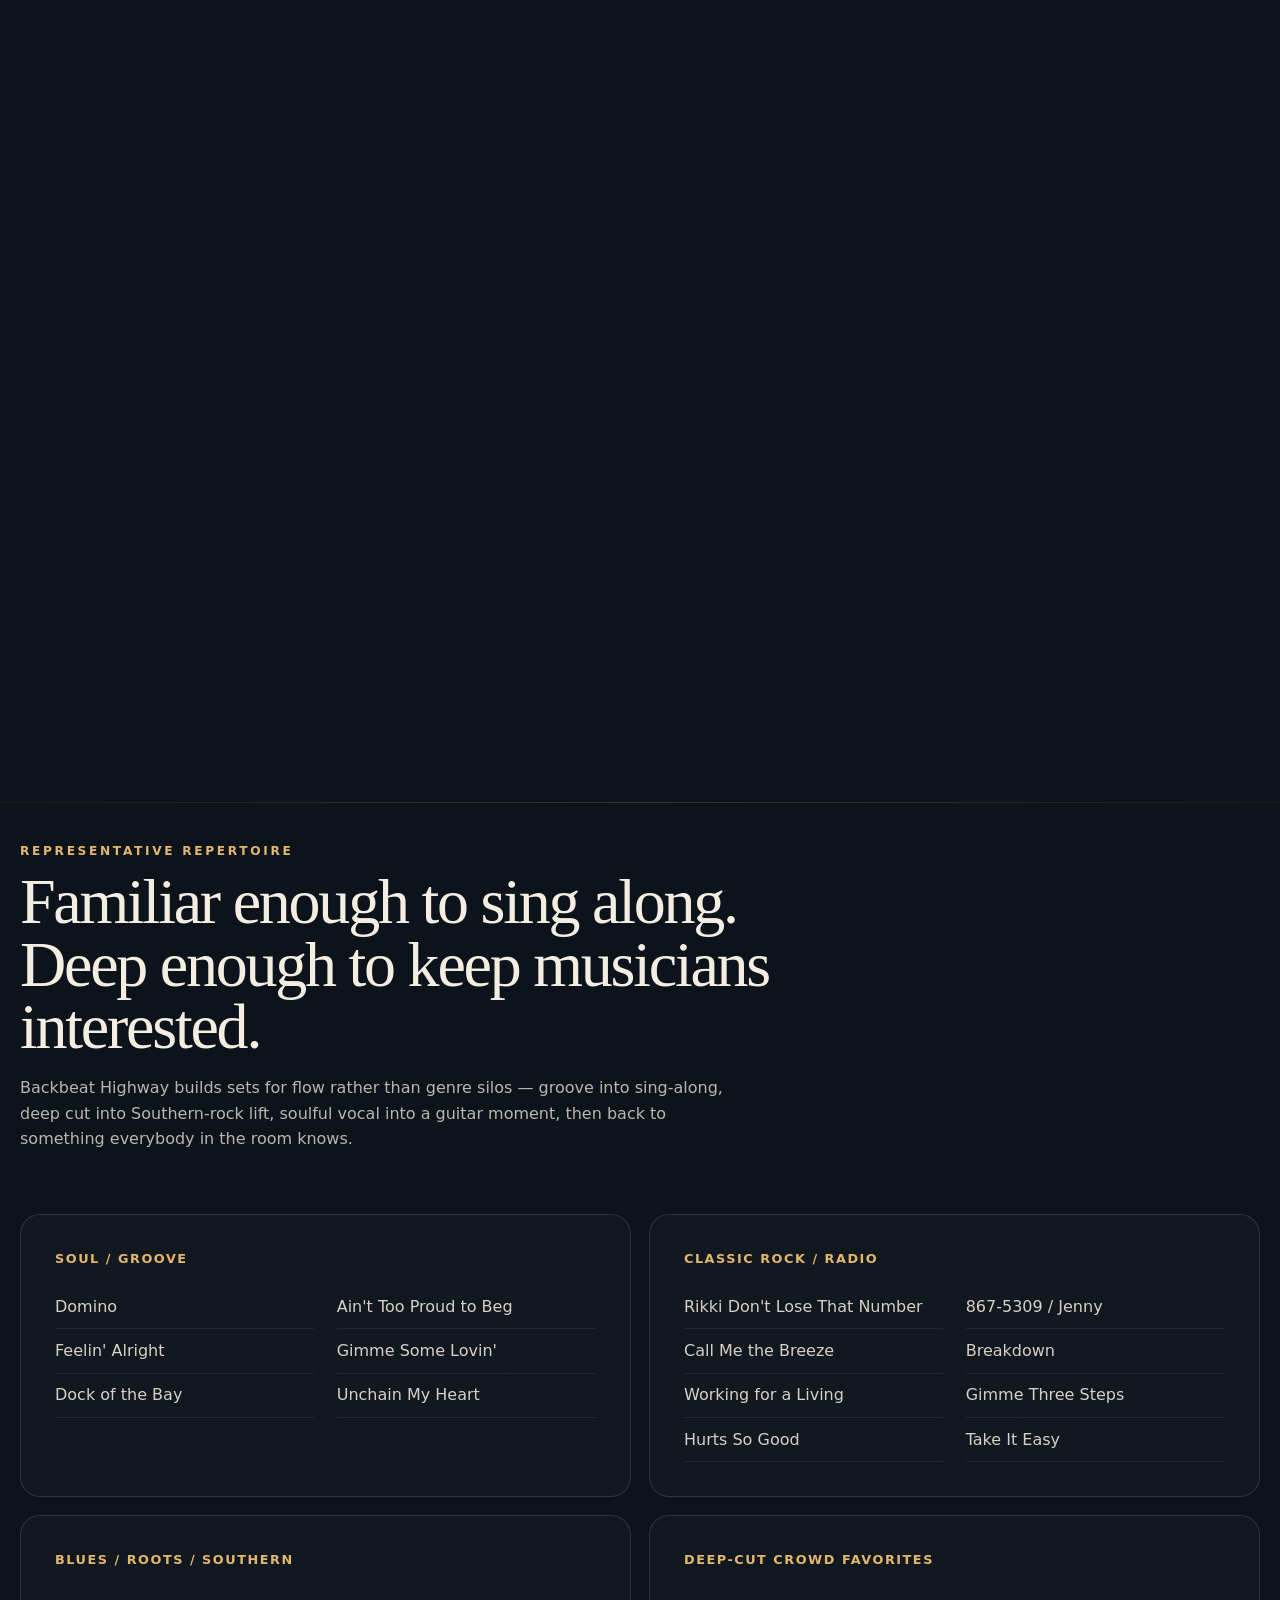
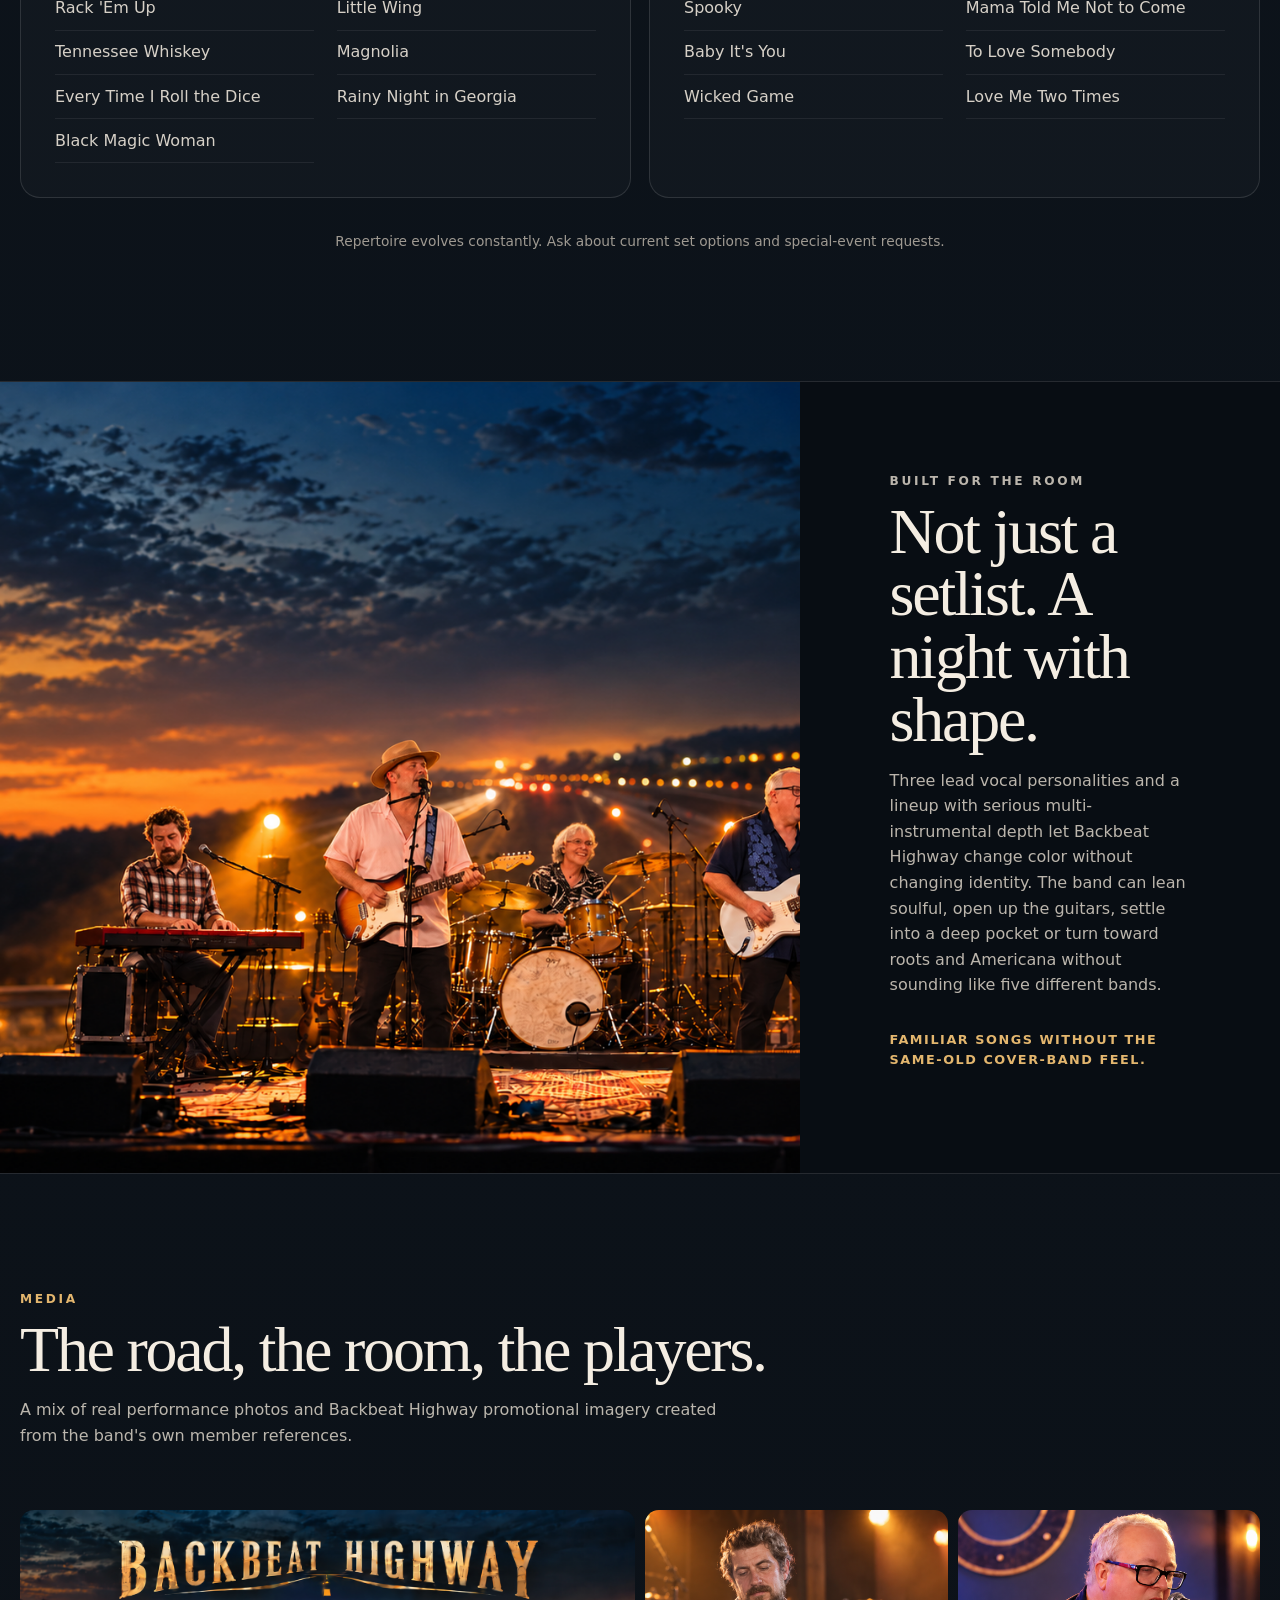
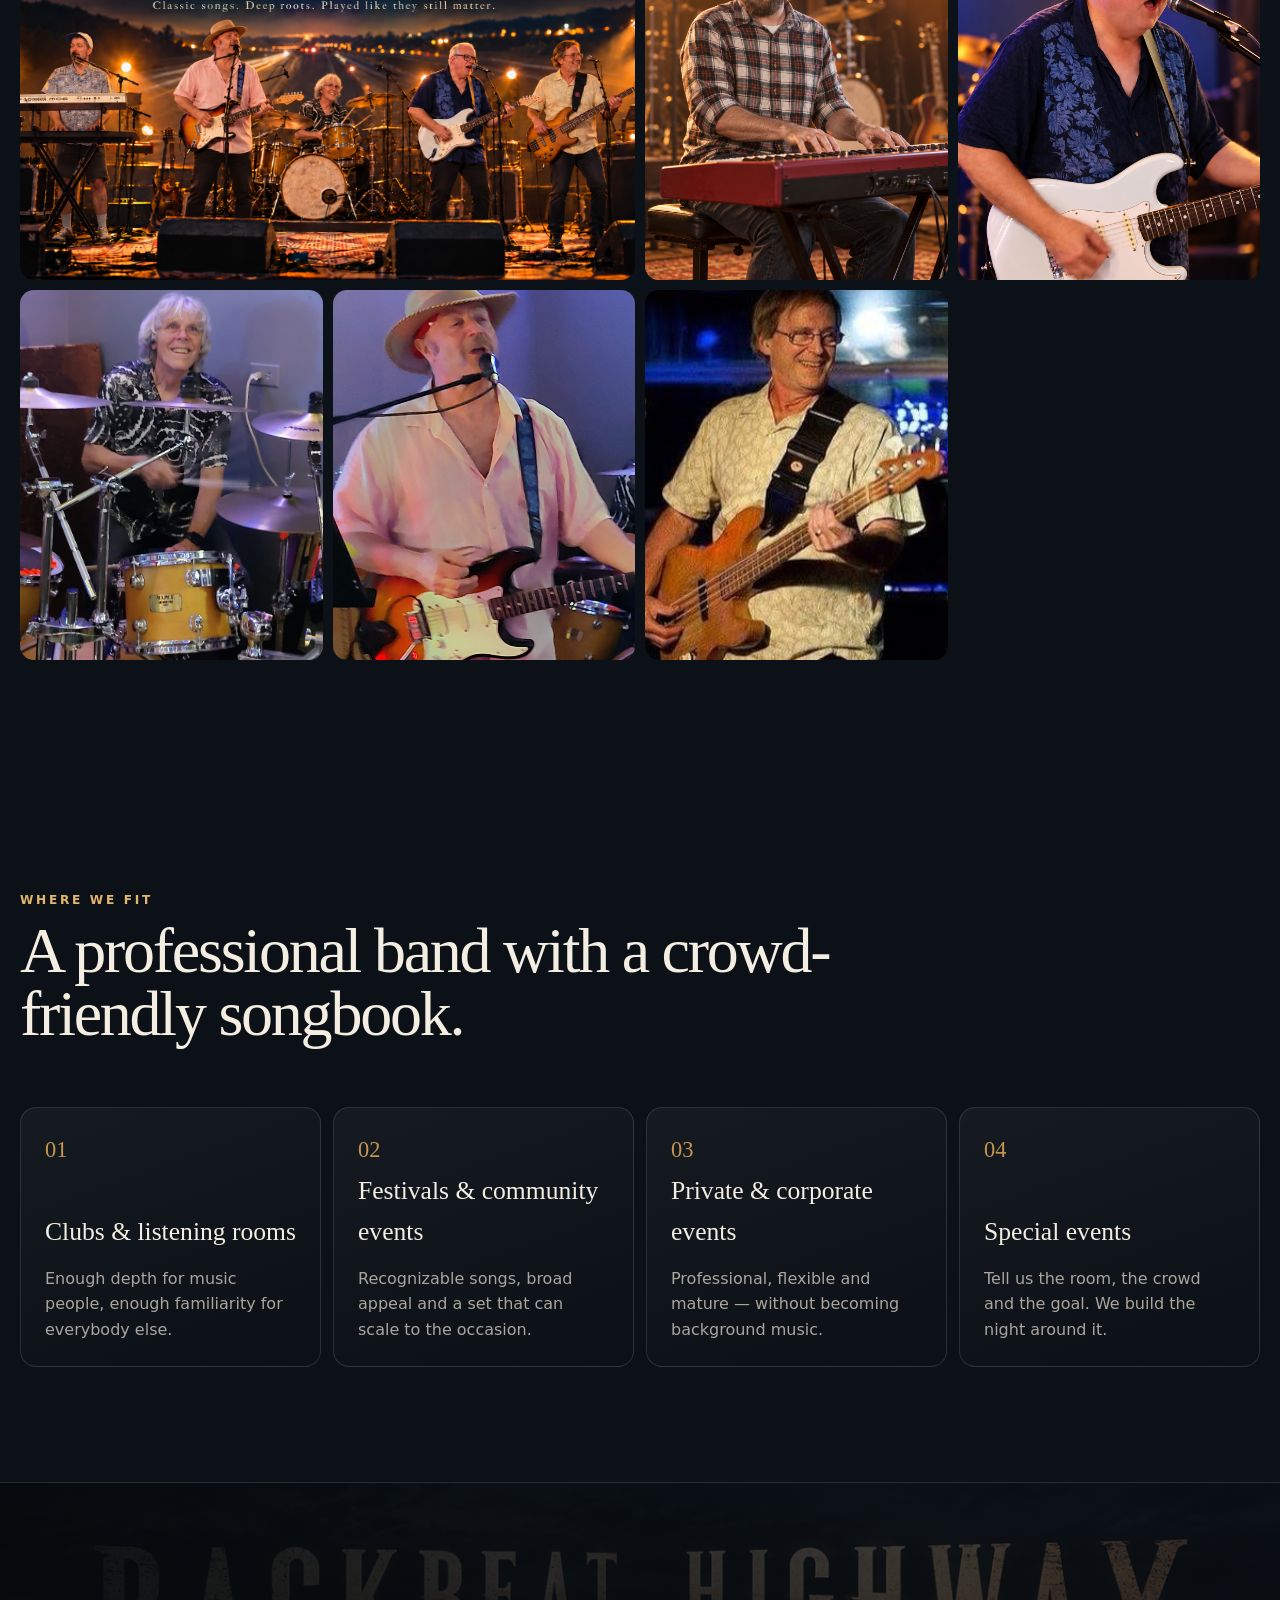
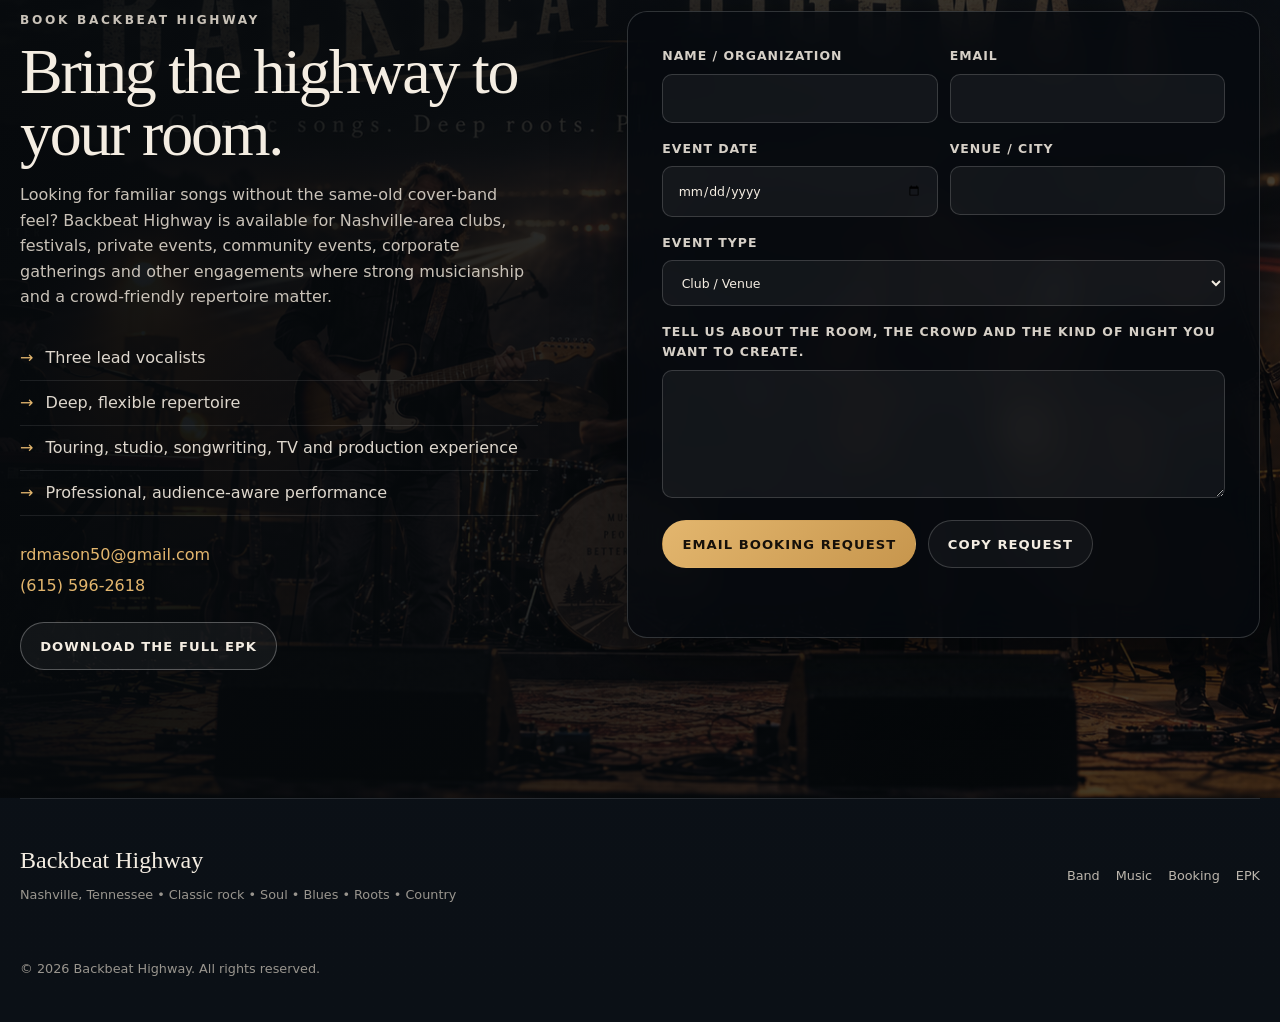
==== commit 6c419e81: "Update gallery and Kyle close-up" ====
--- a/index.html
+++ b/index.html
@@ -75,7 +75,7 @@
       </div>
       <div class="about-grid">
         <div class="about-copy reveal">
-          <p class="lead">Backbeat Highway is a Nashville-area five-piece built around songs people already know and love — played by musicians with enough road, studio, songwriting, production and live-performance mileage to make them feel alive again.</p>
+          <p class="lead">Backbeat Highway is a Nashville-area five-piece built around songs people already know and love — played by musicians with enough road, studio, songwriting, production and live-performance mileage to make the songs feel alive again.</p>
           <p>The band's musical highway runs through classic rock, soul, blues, roots, country, Southern rock and the sophisticated pop of the 1970s and 1980s. A Backbeat Highway night can move from Van Morrison, Steely Dan and the Eagles to Joe Cocker, Santana, Lynyrd Skynyrd, Chris Stapleton, classic soul, deep blues and a late-set Hendrix moment.</p>
           <p>What ties it together is not genre. It is <strong>feel</strong>: strong vocals, musical dynamics, recognizable hooks, groove and arrangements that respect the songs without turning the show into note-for-note imitation.</p>
           <blockquote>“Serve the song. Serve the groove. Read the room. Make familiar music feel good again.”</blockquote>
--- a/styles.css
+++ b/styles.css
@@ -271,3 +271,14 @@
     padding: 0.4rem 0;
   }
 }
+/* Keep the Backbeat Highway wide image fully visible on phones */
+@media (max-width: 700px) {
+  .split-promo > img {
+    width: 100%;
+    height: auto;
+    min-height: 0;
+    object-fit: contain;
+    object-position: center;
+    display: block;
+  }
+}
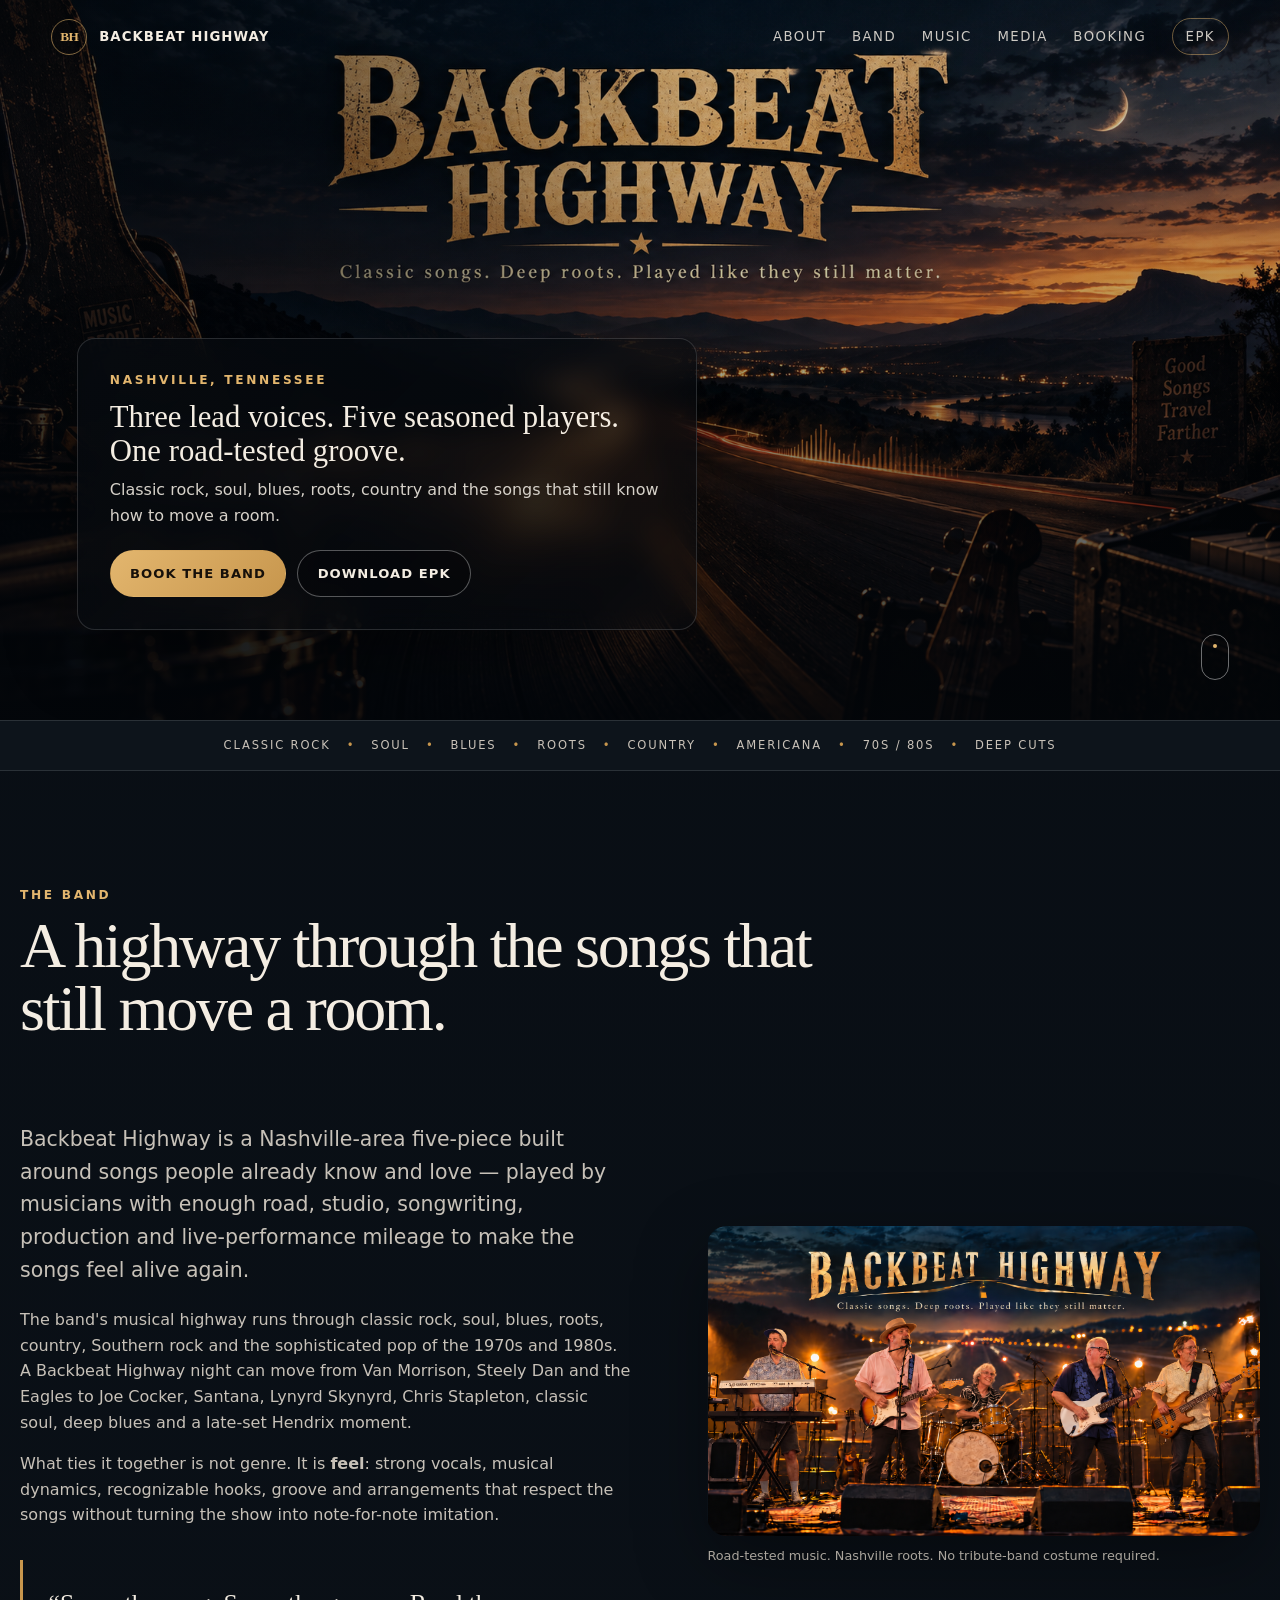
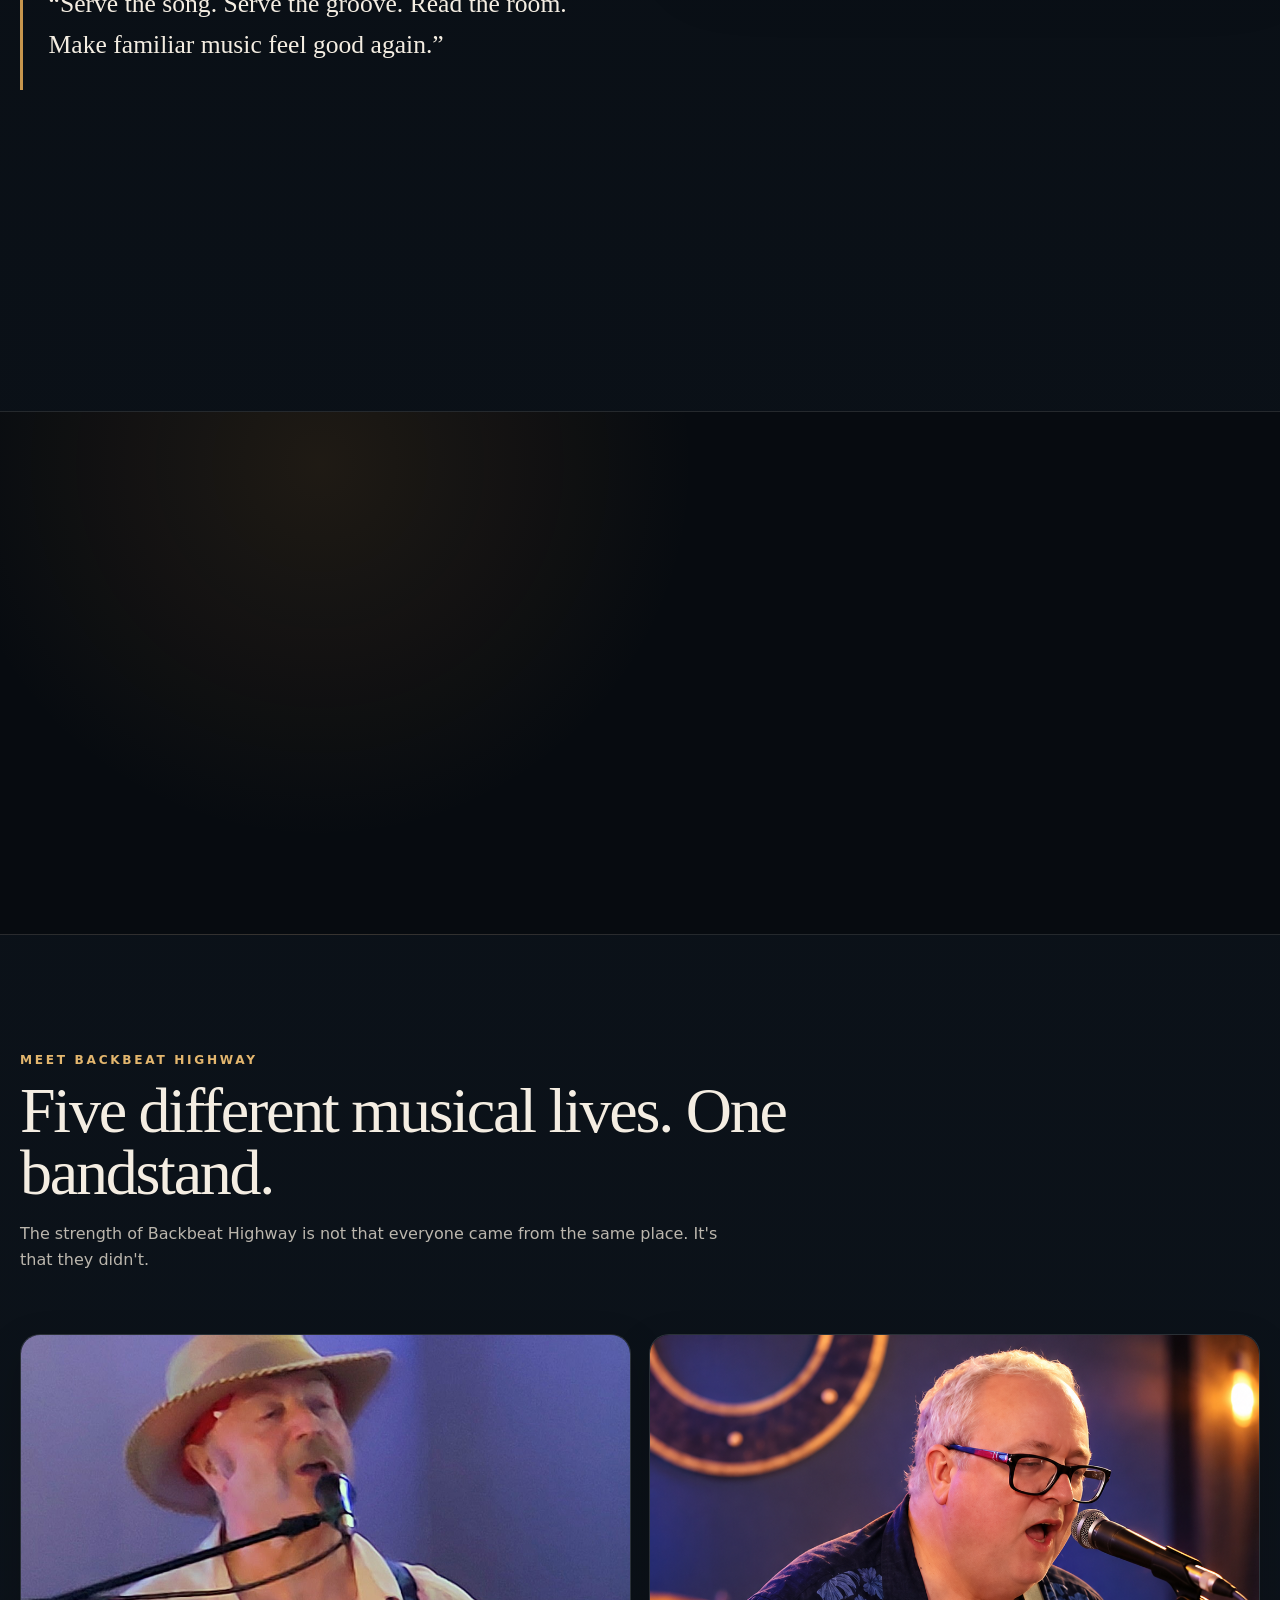
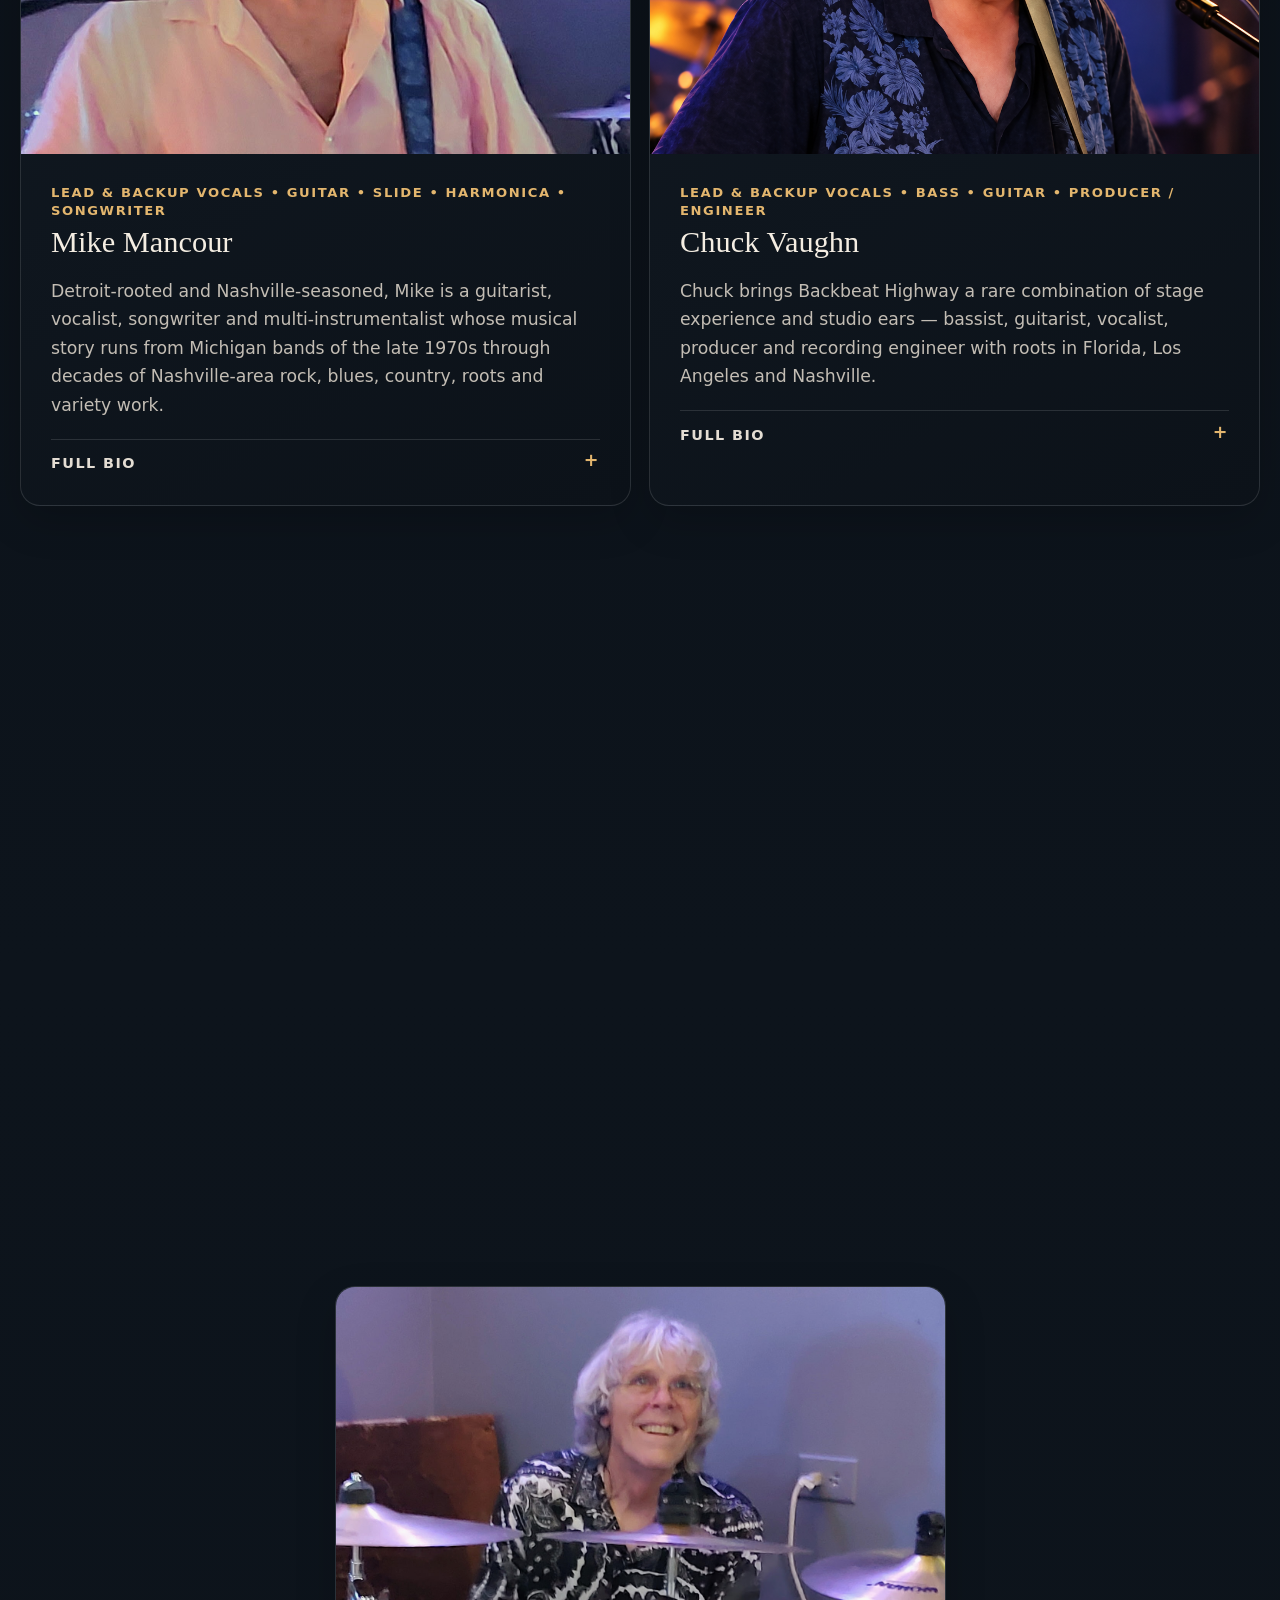
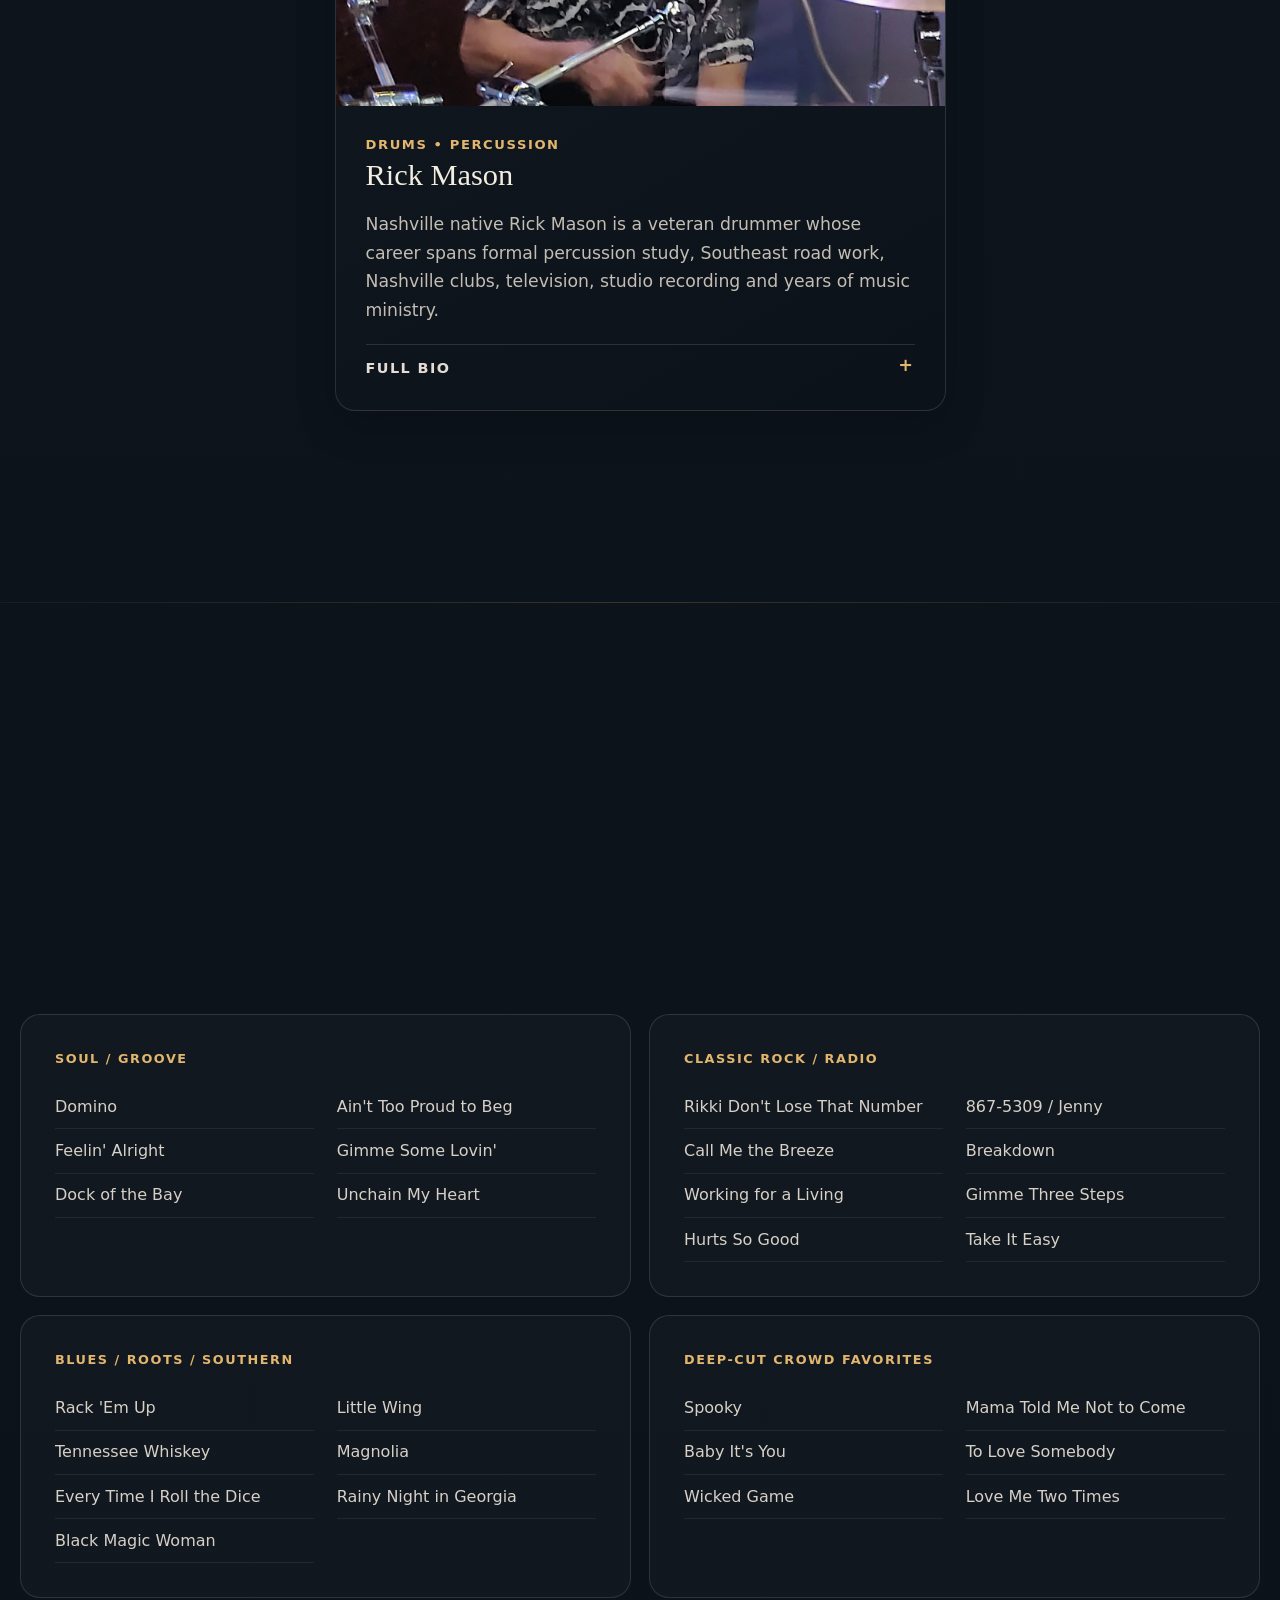
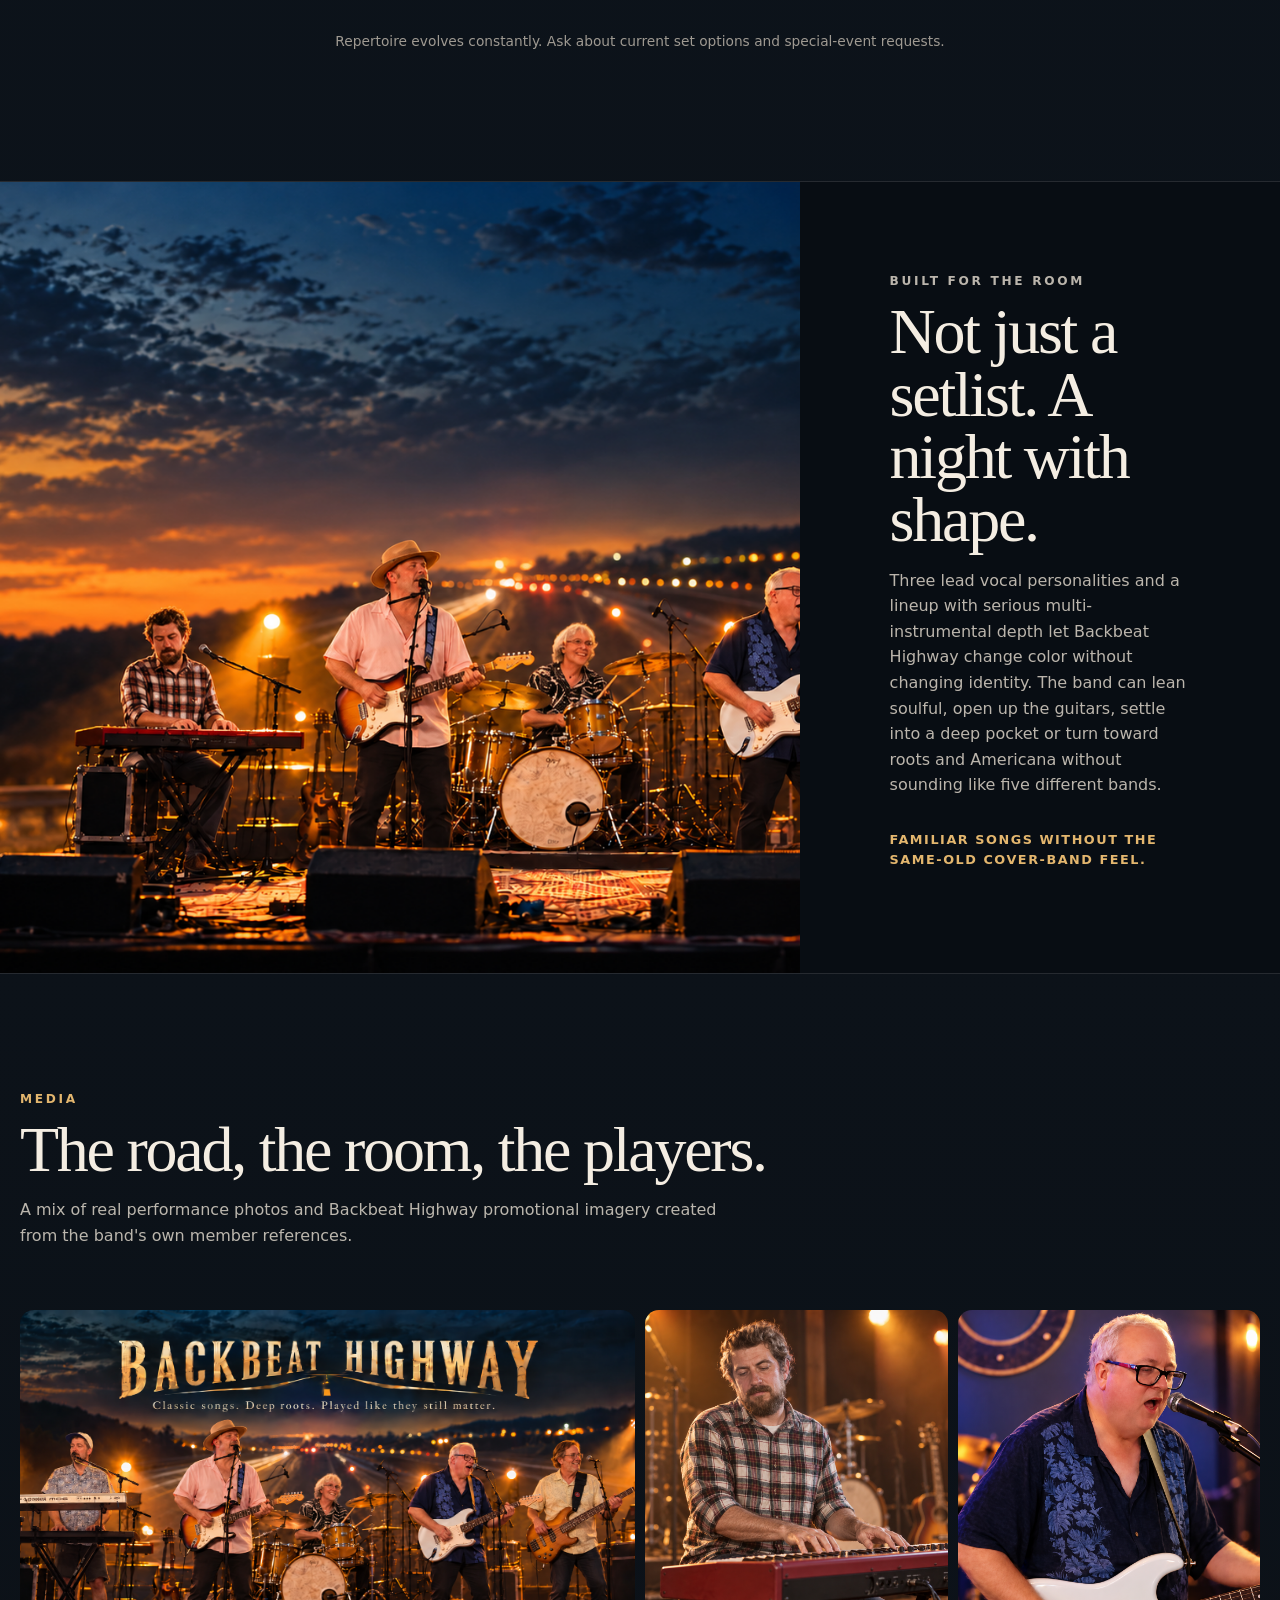
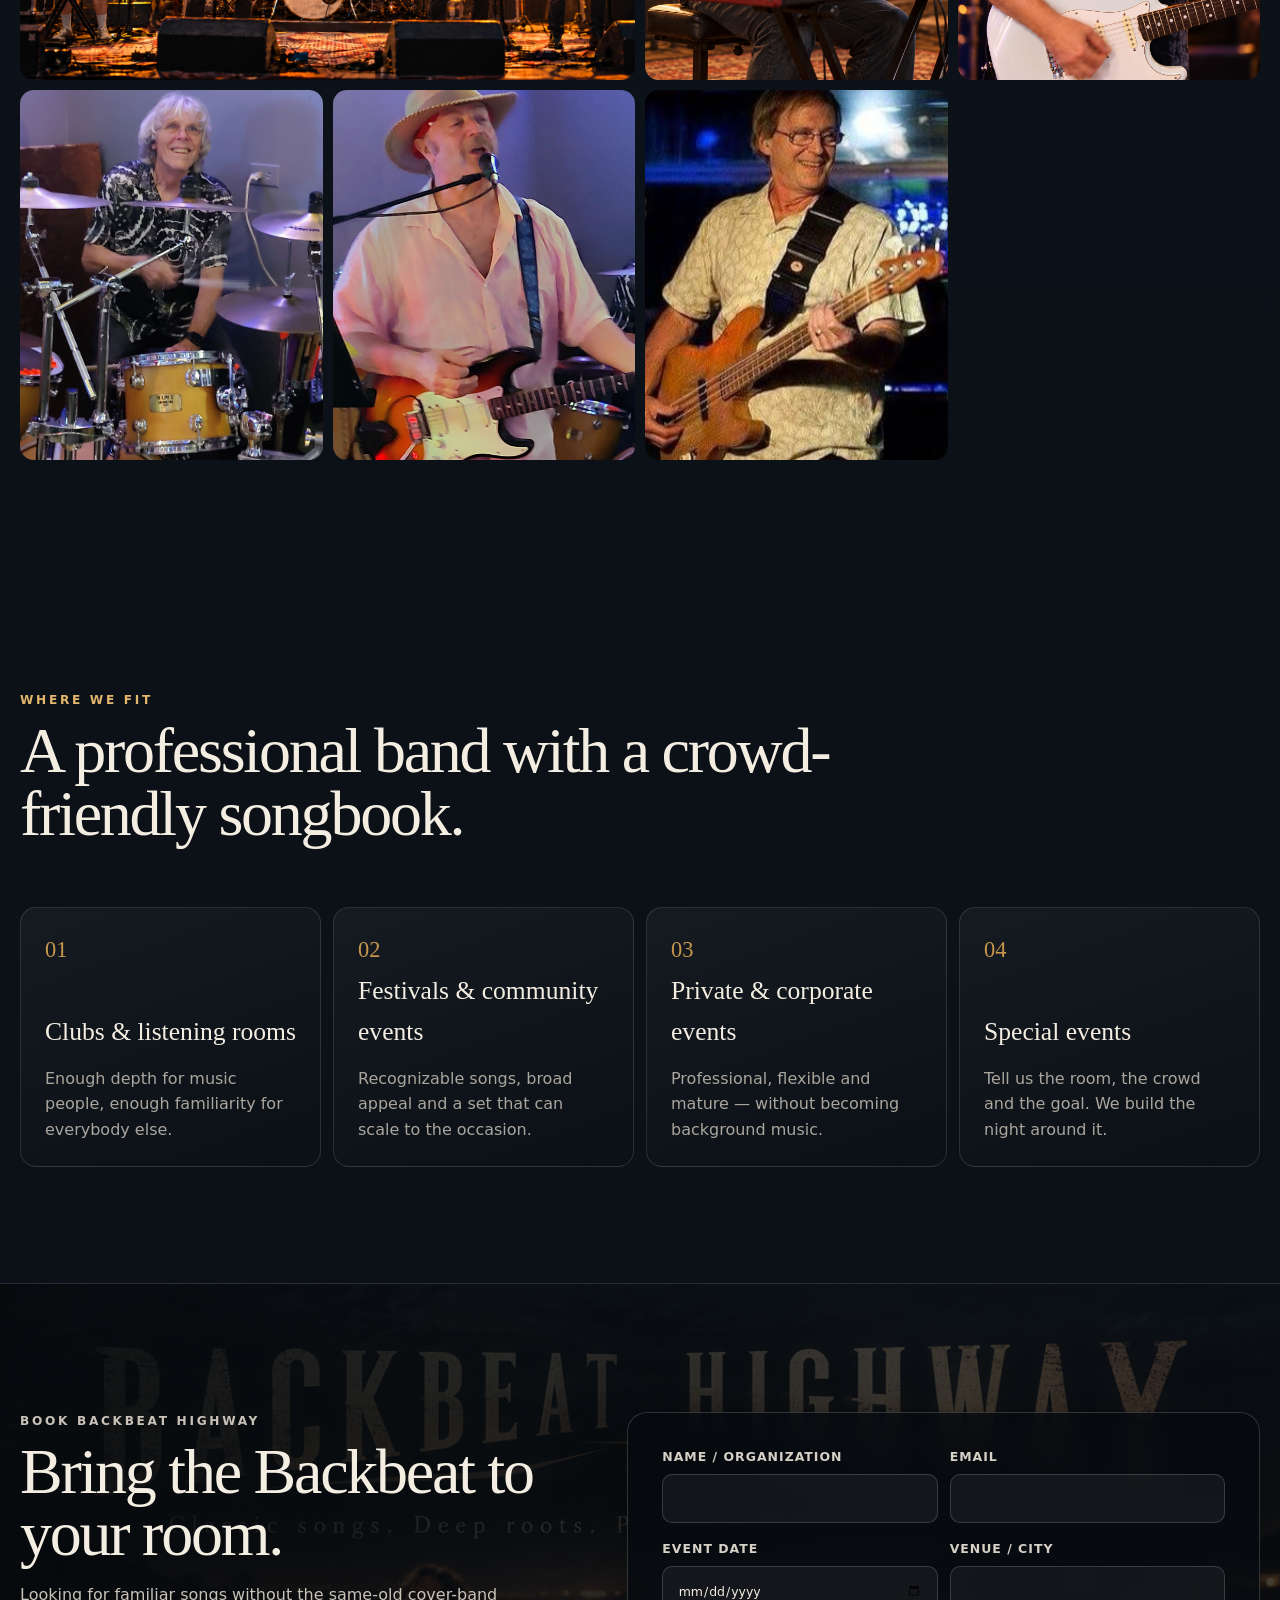
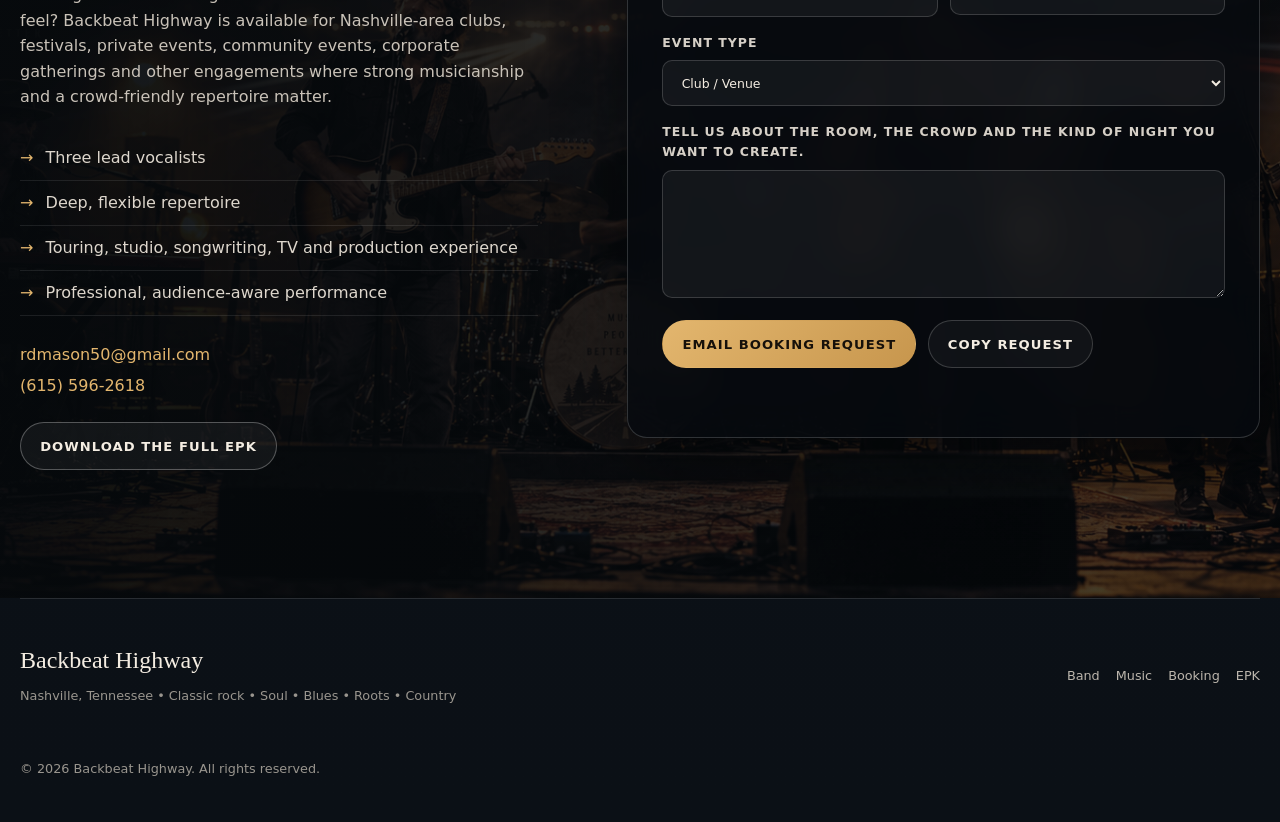
==== commit 96b7a847: "Update gallery and Kyle close-up" ====
--- a/index.html
+++ b/index.html
@@ -184,7 +184,7 @@
             <details>
               <summary>Full bio</summary>
               <div class="details-copy">
-                <p>After earning a business degree at UT Knoxville, Rick studied at MTSU on a percussion scholarship, performing in jazz ensemble and symphony settings. His road years included the Holiday Inn and Ramada Inn circuits, college events, festivals, clubs and private engagements.</p>
+                <p>After earning a Transportaion degree at UT Knoxville, Rick studied at MTSU on a percussion scholarship, performing in jazz ensemble and symphony settings. His road years included the Holiday Inn and Ramada Inn circuits, college events, festivals, clubs and private engagements.</p>
                 <p>Rick later spent five years as house-band drummer at Nashville's <strong>Cannery</strong>, logged roughly 16 years in studio and session work, recorded multiple projects including original Christian albums, and devoted 14 years to performing at the Nashville Rescue Mission Recovery Center.</p>
               </div>
             </details>
@@ -276,7 +276,7 @@
       <div class="booking-inner">
         <div class="booking-copy reveal">
           <p class="eyebrow">Book Backbeat Highway</p>
-          <h2>Bring the highway to your room.</h2>
+          <h2>Bring the Backbeat to your room.</h2>
           <p>Looking for familiar songs without the same-old cover-band feel? Backbeat Highway is available for Nashville-area clubs, festivals, private events, community events, corporate gatherings and other engagements where strong musicianship and a crowd-friendly repertoire matter.</p>
           <ul class="booking-points">
             <li>Three lead vocalists</li>
--- a/styles.css
+++ b/styles.css
@@ -282,3 +282,124 @@
     display: block;
   }
 }
+/* Show the entire open-road-music image */
+.about-image img {
+  width: 100%;
+  height: auto;
+  aspect-ratio: 16 / 9;
+  object-fit: contain;
+  object-position: center;
+  display: block;
+}
+.about-image figcaption {
+  position: static;
+  margin-top: 10px;
+  padding: 0;
+  background: transparent;
+  border: 0;
+  backdrop-filter: none;
+  color: #a9a49c;
+  font-size: 0.8rem;
+}
+/* ===== HERO: always show the complete artwork ===== */
+.hero {
+  min-height: 0;
+  aspect-ratio: 16 / 9;
+  background: #070b10;
+}
+
+.hero-image {
+  width: 100%;
+  height: 100%;
+  object-fit: contain;
+  object-position: center center;
+}
+@media (max-width: 700px) {
+  .hero {
+    aspect-ratio: auto;
+    min-height: 0;
+    padding-top: 64px;
+  }
+
+  .hero-image {
+    position: relative;
+    width: 100%;
+    height: auto;
+    aspect-ratio: auto;
+    object-fit: contain;
+    object-position: center;
+  }
+}
+
+/* ===== Member photo face-safe crops ===== */
+
+.member-photo img,
+.member-photo-wide img {
+  width: 100%;
+  height: 100%;
+  object-fit: cover;
+  object-position: center top !important;
+}
+
+/* Mike */
+.member-card:nth-child(1) .member-photo img {
+  object-position: center 8% !important;
+}
+
+/* Kyle */
+.member-card:nth-child(3) .member-photo img {
+  object-position: center 8% !important;
+}
+/* ===== Larger, easier-to-read member bios ===== */
+
+.member-content p {
+  font-size: 1.08rem;
+  line-height: 1.65;
+}
+
+.member-content .member-role {
+  font-size: 0.82rem;
+  line-height: 1.4;
+}
+
+.member-content h3 {
+  font-size: 1.9rem;
+  line-height: 1.15;
+}
+
+.member-content summary {
+  font-size: 0.9rem;
+}
+
+.member-content .details-copy p {
+  font-size: 1.03rem;
+  line-height: 1.65;
+}
+
+.member-content .text-link {
+  font-size: 1rem;
+}
+
+/* Slightly larger still on phones */
+@media (max-width: 700px) {
+  .member-content p {
+    font-size: 1.1rem;
+    line-height: 1.65;
+  }
+
+  .member-content h3 {
+    font-size: 2rem;
+  }
+
+  .member-content .member-role {
+    font-size: 0.88rem;
+  }
+
+  .member-content .details-copy p {
+    font-size: 1.08rem;
+  }
+
+  .member-content summary {
+    font-size: 0.95rem;
+  }
+}
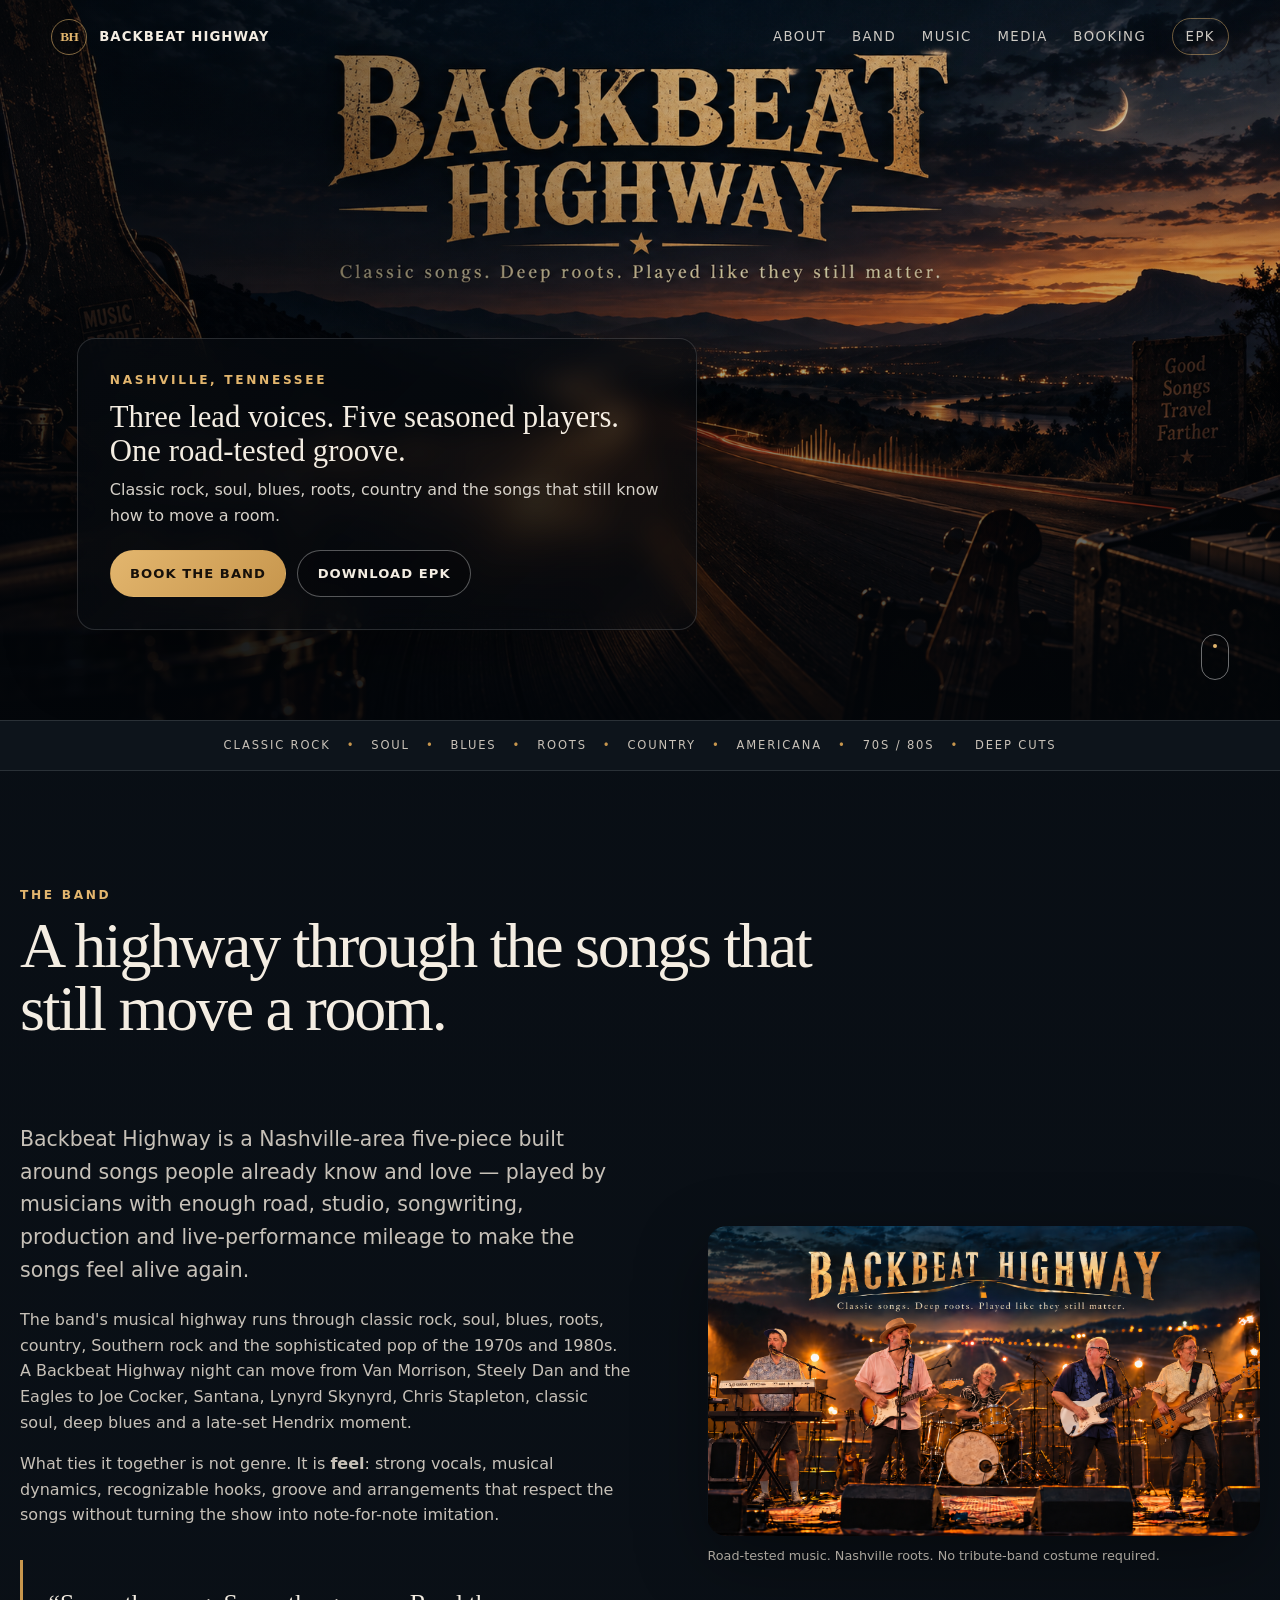
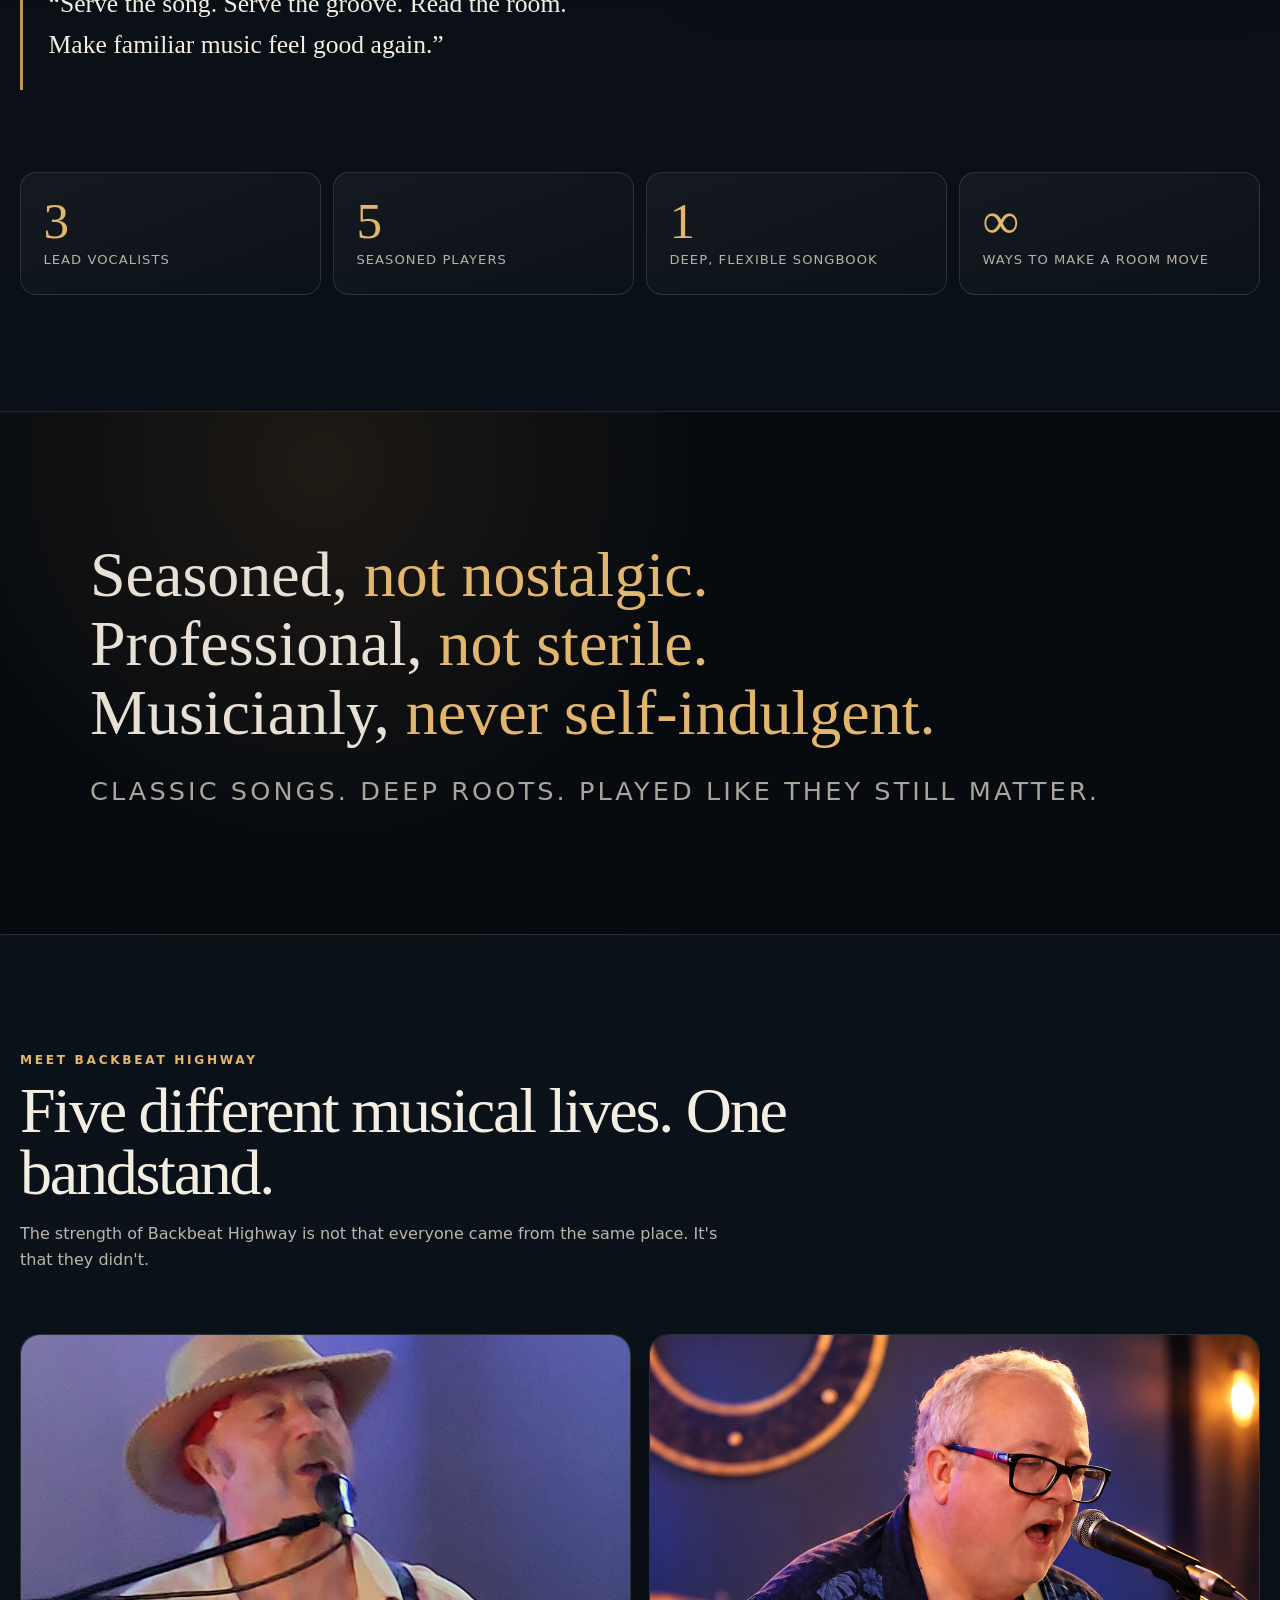
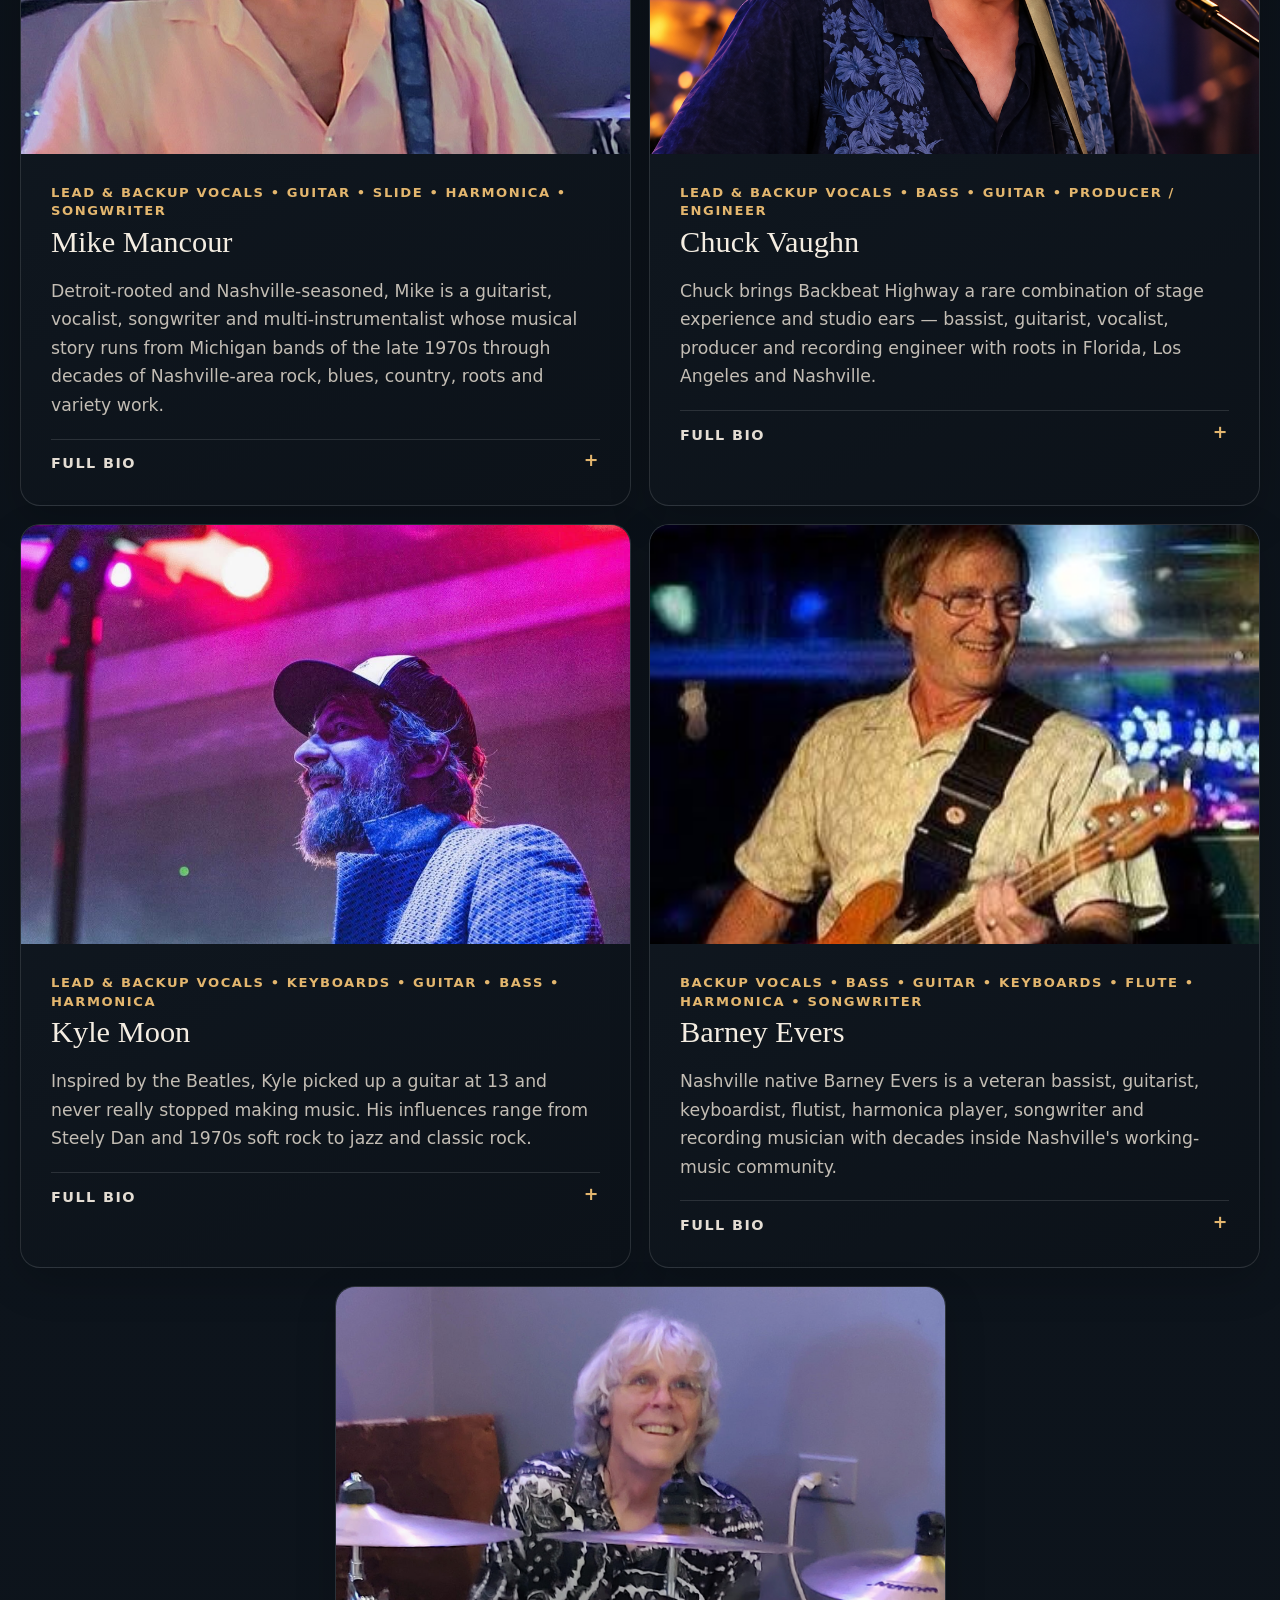
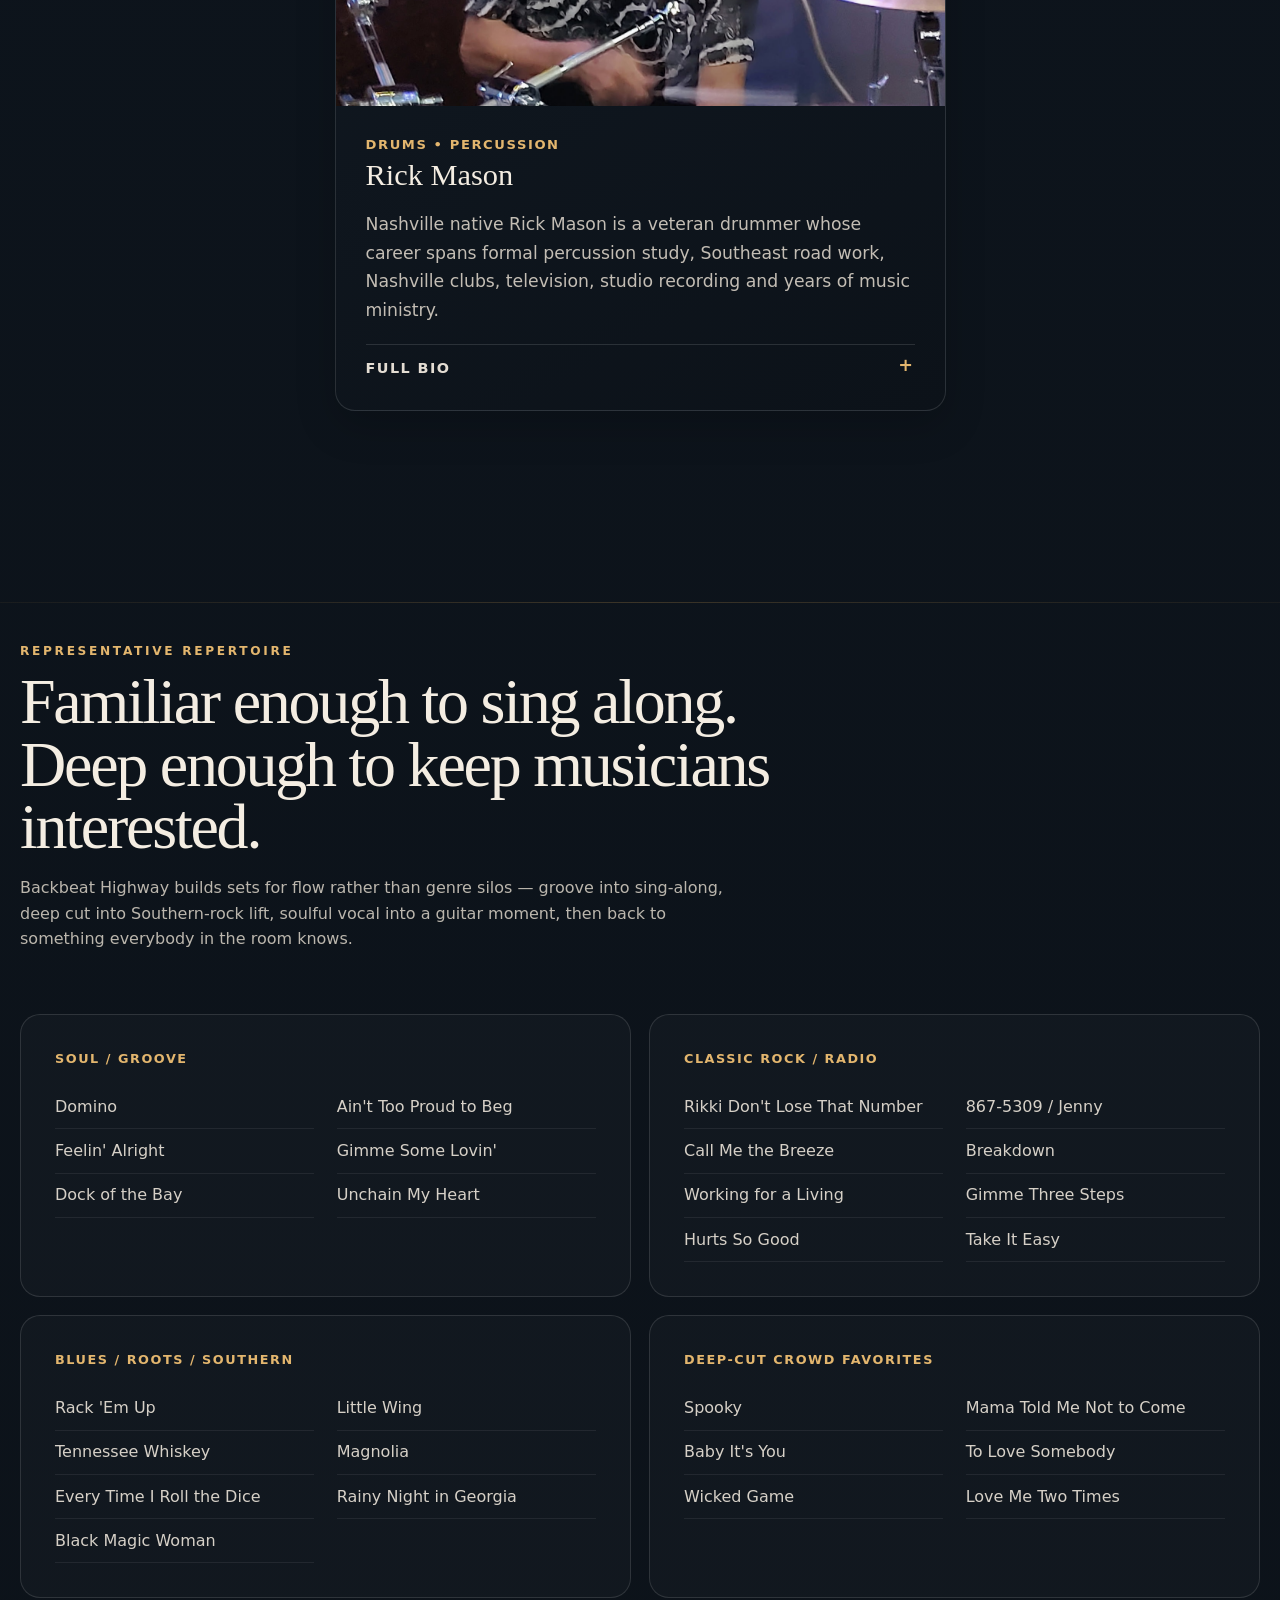
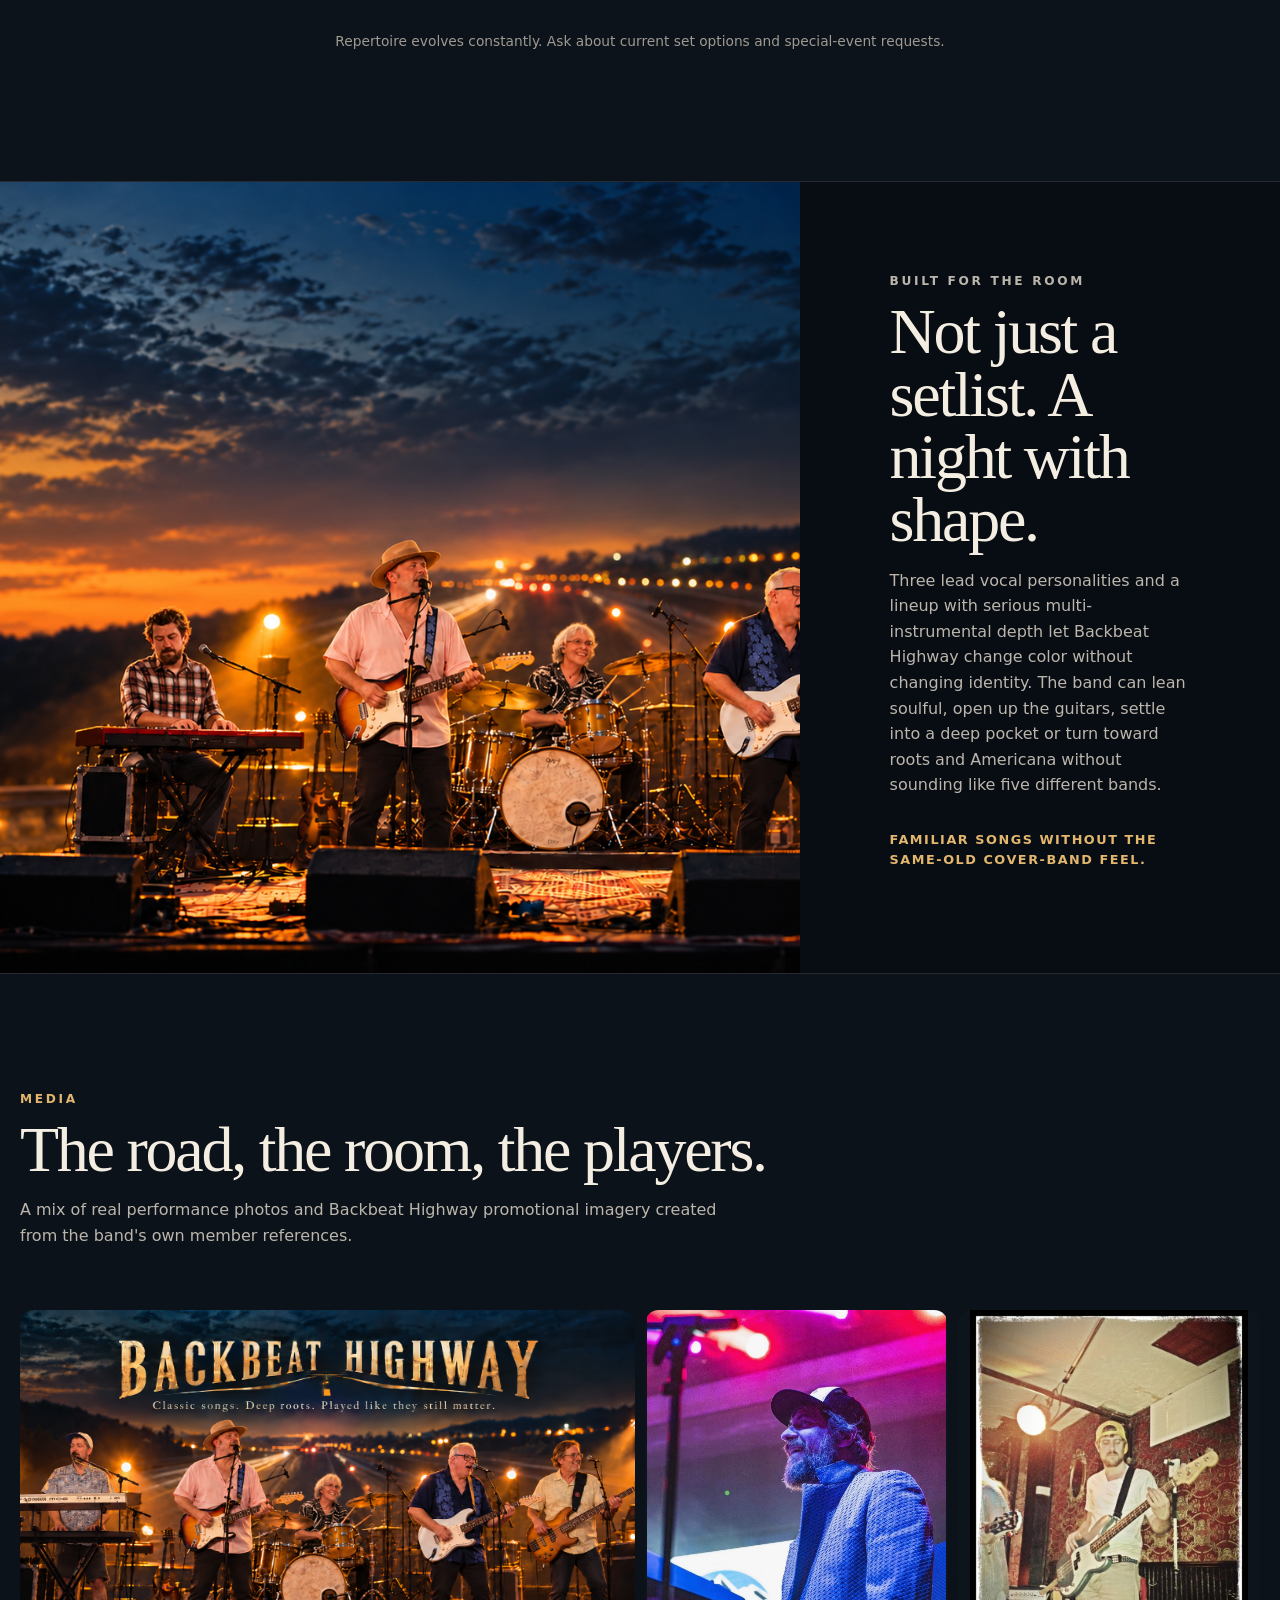
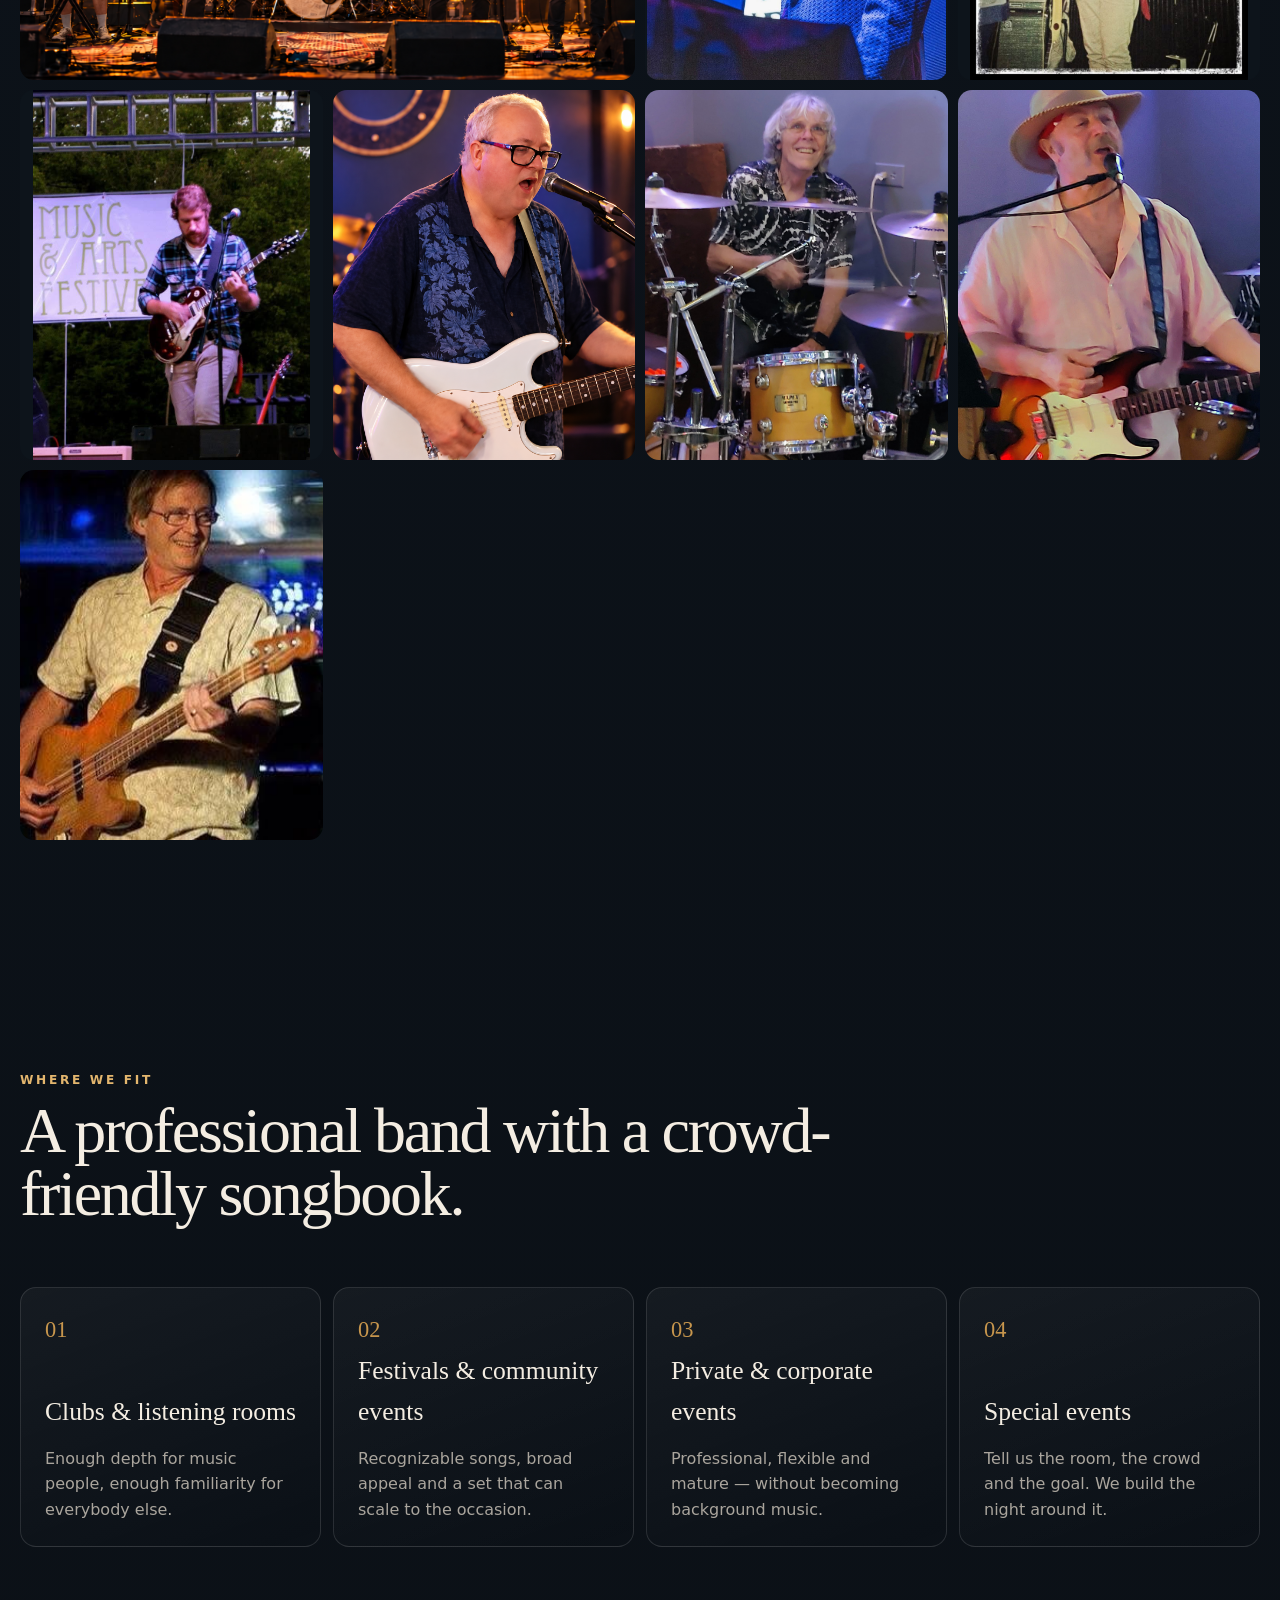
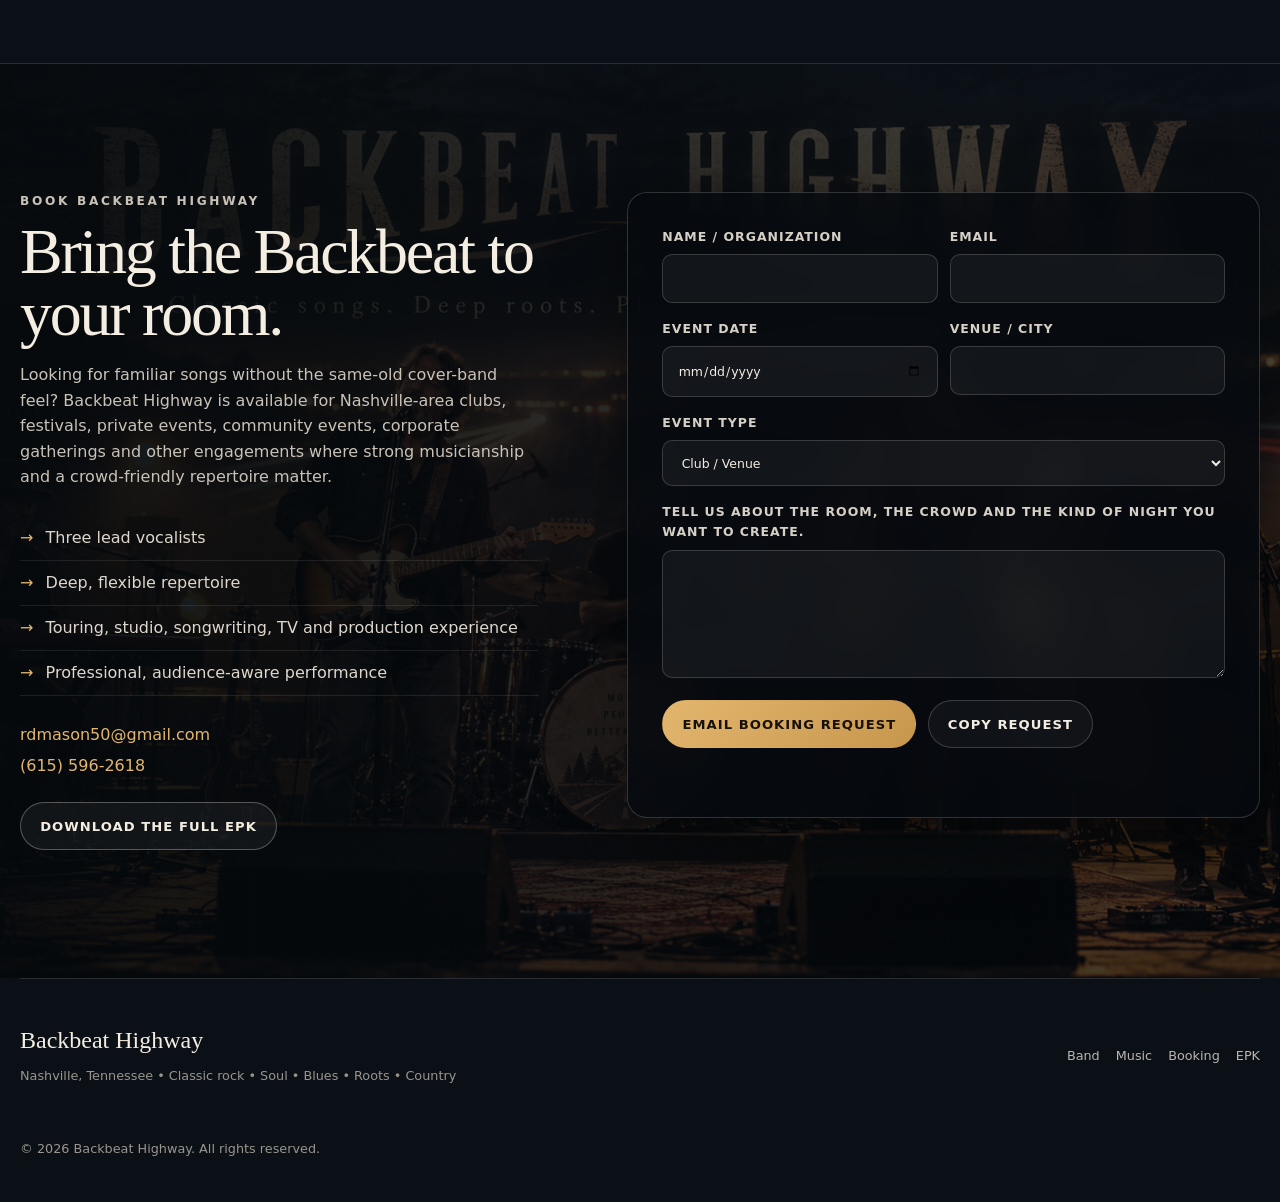
==== commit a65be3ec: "Add Kyle performance photos" ====
--- a/index.html
+++ b/index.html
@@ -144,7 +144,7 @@
         </article>
 
         <article class="member-card reveal">
-          <div class="member-photo member-photo-wide"><img src="assets/images/kyle-moon.jpg" alt="Kyle Moon standing at keyboards and singing" loading="lazy" /></div>
+          <div class="member-photo member-photo-wide"><img src="assets/images/kyle-live-keys.jpg" alt="Kyle Moon standing at keyboards and singing" loading="lazy" /></div>
           <div class="member-content">
             <p class="member-role">Lead &amp; backup vocals • Keyboards • Guitar • Bass • Harmonica</p>
             <h3>Kyle Moon</h3>
@@ -247,7 +247,31 @@
       </div>
       <div class="gallery reveal" data-gallery>
         <button class="gallery-item gallery-wide" data-image="assets/images/backbeat-highway-poster.png" aria-label="Open Backbeat Highway main band poster"><img src="assets/images/backbeat-highway-poster.png" alt="Backbeat Highway full band promotional poster" loading="lazy" /></button>
-        <button class="gallery-item" data-image="assets/images/kyle-keyboard-portrait.png" aria-label="Open Kyle Moon keyboard portrait"><img src="assets/images/kyle-keyboard-portrait.png" alt="Kyle Moon playing keyboard under amber stage lights" loading="lazy" /></button>
+
+<button class="gallery-item gallery-portrait"
+        data-image="assets/images/kyle-live-keys.jpg"
+        aria-label="Open Kyle Moon keyboard performance photo">
+  <img src="assets/images/kyle-live-keys.jpg"
+       alt="Kyle Moon performing on keyboards"
+       loading="lazy" />
+</button>
+
+<button class="gallery-item gallery-portrait"
+        data-image="assets/images/kyle-live-bass.jpg"
+        aria-label="Open Kyle Moon bass performance photo">
+  <img src="assets/images/kyle-live-bass.jpg"
+       alt="Kyle Moon performing on bass"
+       loading="lazy" />
+</button>
+
+<button class="gallery-item gallery-portrait"
+        data-image="assets/images/kyle-live-guitar.jpg"
+        aria-label="Open Kyle Moon guitar performance photo">
+  <img src="assets/images/kyle-live-guitar.jpg"
+       alt="Kyle Moon performing on guitar"
+       loading="lazy" />
+</button>
+
         <button class="gallery-item" data-image="assets/images/chuck-vaughn.png" aria-label="Open Chuck Vaughn performance portrait"><img src="assets/images/chuck-vaughn.png" alt="Chuck Vaughn singing and playing white guitar" loading="lazy" /></button>
         <button class="gallery-item" data-image="assets/images/rick-mason.jpg" aria-label="Open Rick Mason drummer photo"><img src="assets/images/rick-mason.jpg" alt="Rick Mason behind his drum kit" loading="lazy" /></button>
         <button class="gallery-item" data-image="assets/images/mike-mancour.jpg" aria-label="Open Mike Mancour guitarist photo"><img src="assets/images/mike-mancour.jpg" alt="Mike Mancour performing guitar and vocals" loading="lazy" /></button>
--- a/styles.css
+++ b/styles.css
@@ -380,26 +380,47 @@
   font-size: 1rem;
 }
 
-/* Slightly larger still on phones */
+/* ===== Bigger bio text on phones ===== */
 @media (max-width: 700px) {
+
+  .member-content {
+    padding: 1.35rem 1.2rem 1.5rem;
+  }
+
+  .member-content h3 {
+    font-size: 2.25rem;
+    line-height: 1.08;
+    margin-bottom: 0.8rem;
+  }
+
+  .member-content .member-role {
+    font-size: 1rem;
+    line-height: 1.45;
+    margin-bottom: 0.8rem;
+  }
+
   .member-content p {
-    font-size: 1.1rem;
-    line-height: 1.65;
-  }
-
-  .member-content h3 {
-    font-size: 2rem;
-  }
-
-  .member-content .member-role {
-    font-size: 0.88rem;
+    font-size: 1.25rem;
+    line-height: 1.7;
   }
 
   .member-content .details-copy p {
+    font-size: 1.2rem;
+    line-height: 1.7;
+  }
+
+  .member-content summary {
+    font-size: 1.05rem;
+    padding: 0.5rem 0;
+  }
+
+  .member-content .text-link {
     font-size: 1.08rem;
   }
-
-  .member-content summary {
-    font-size: 0.95rem;
-  }
+}
+/* Portrait photos in gallery */
+.gallery-item.gallery-portrait img {
+  object-fit: contain;
+  object-position: center top;
+  background: #0d141b;
 }
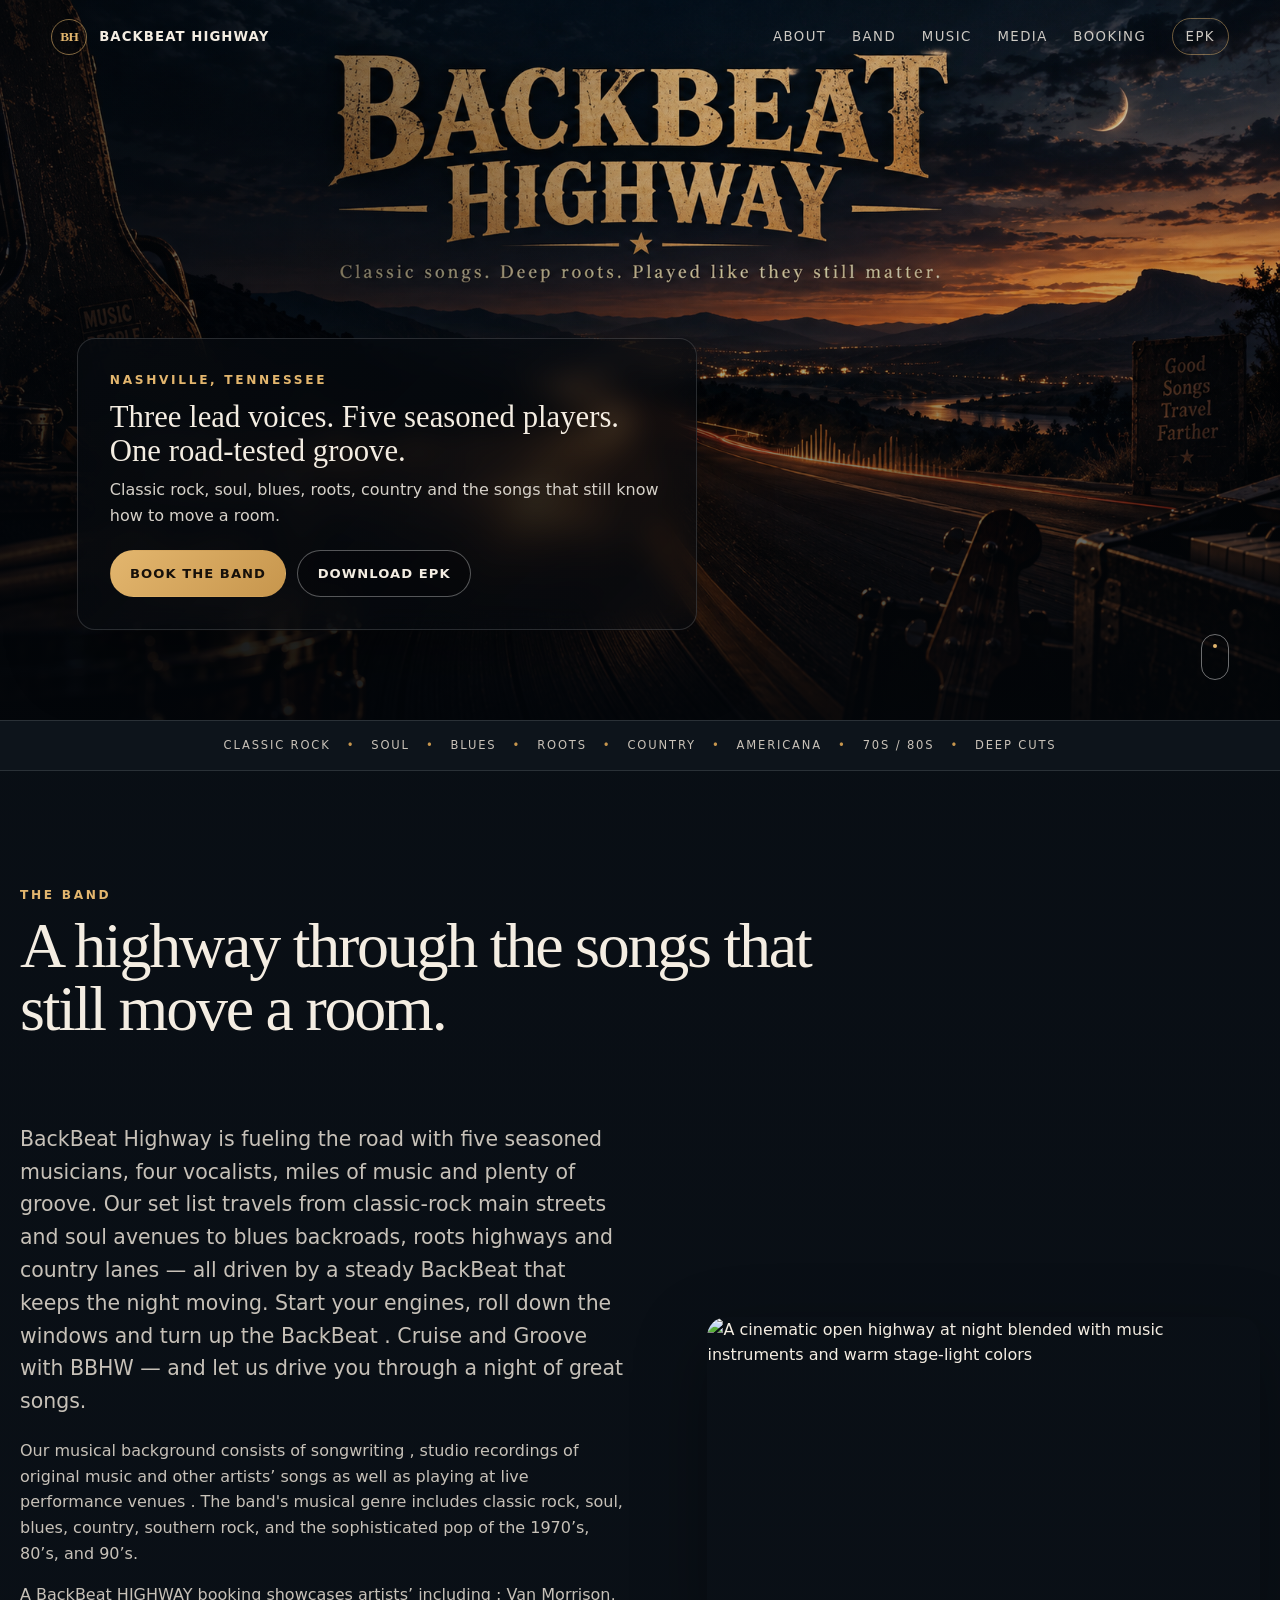
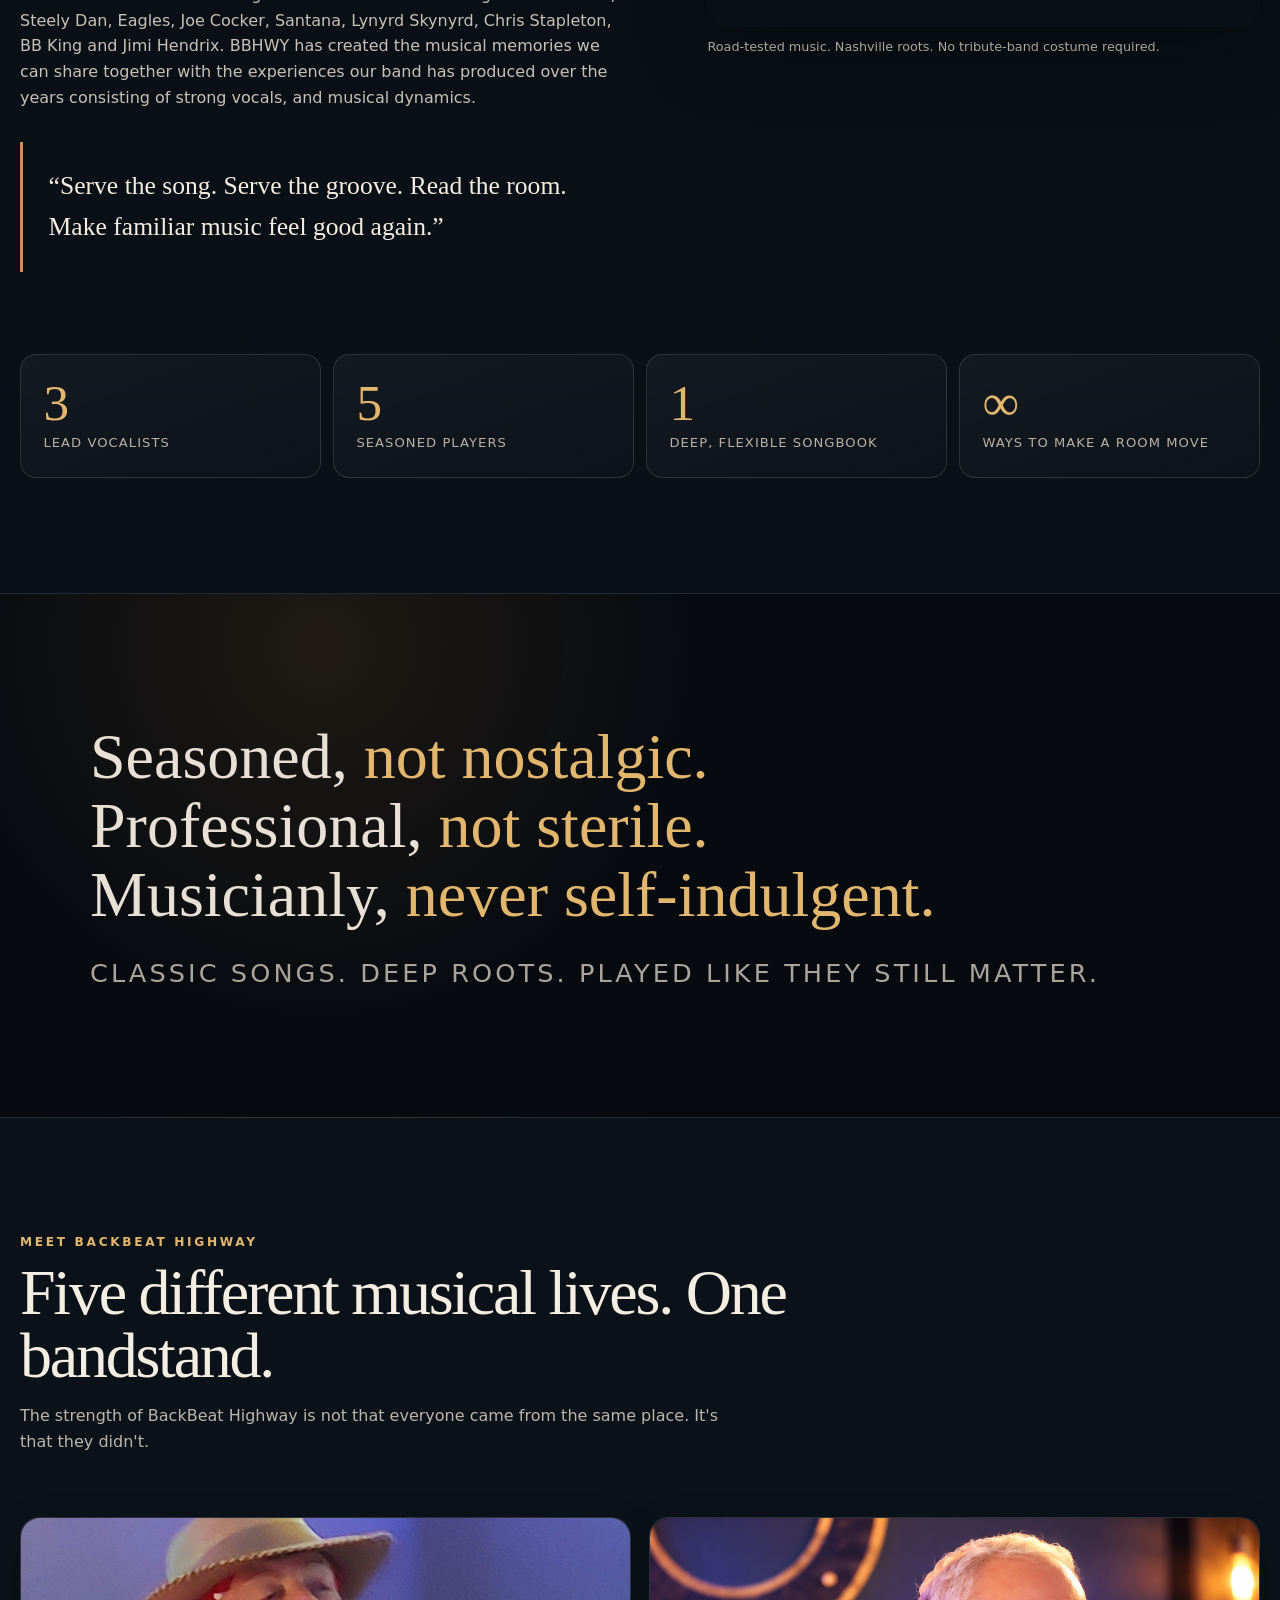
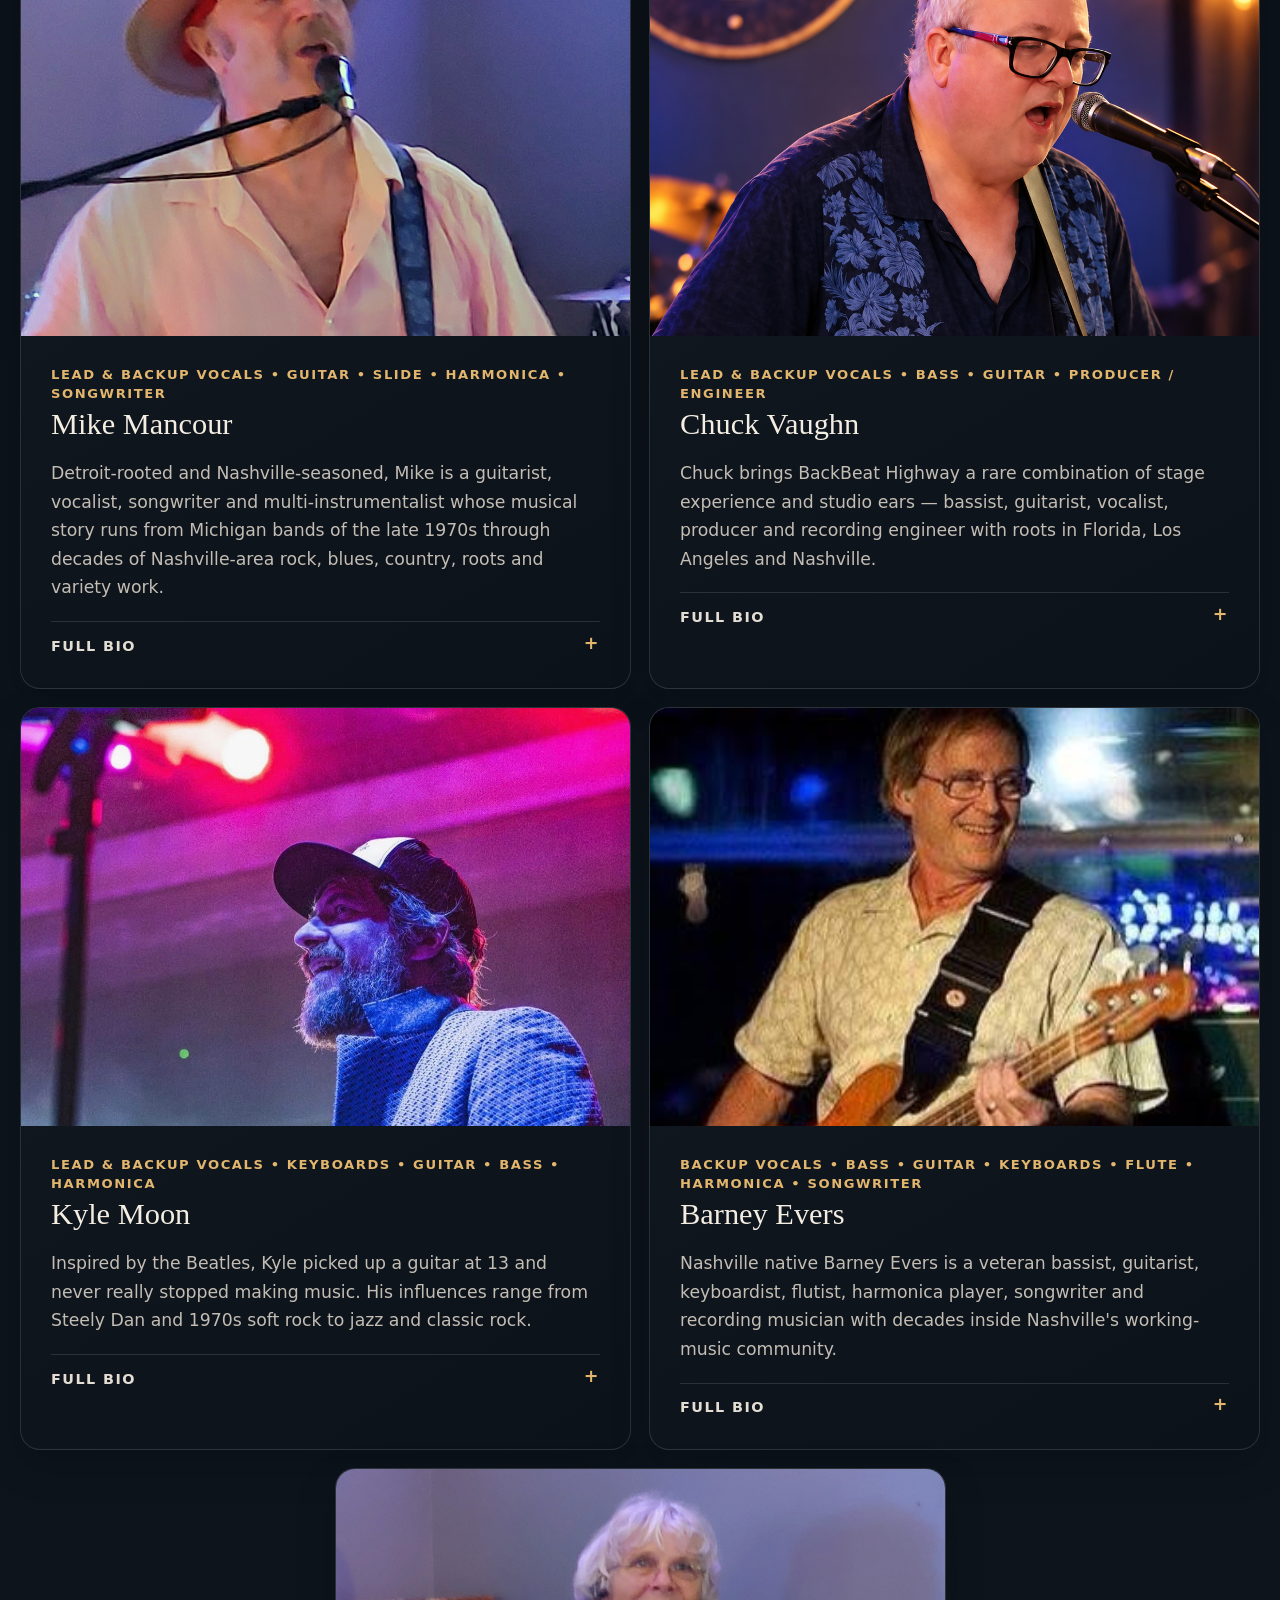
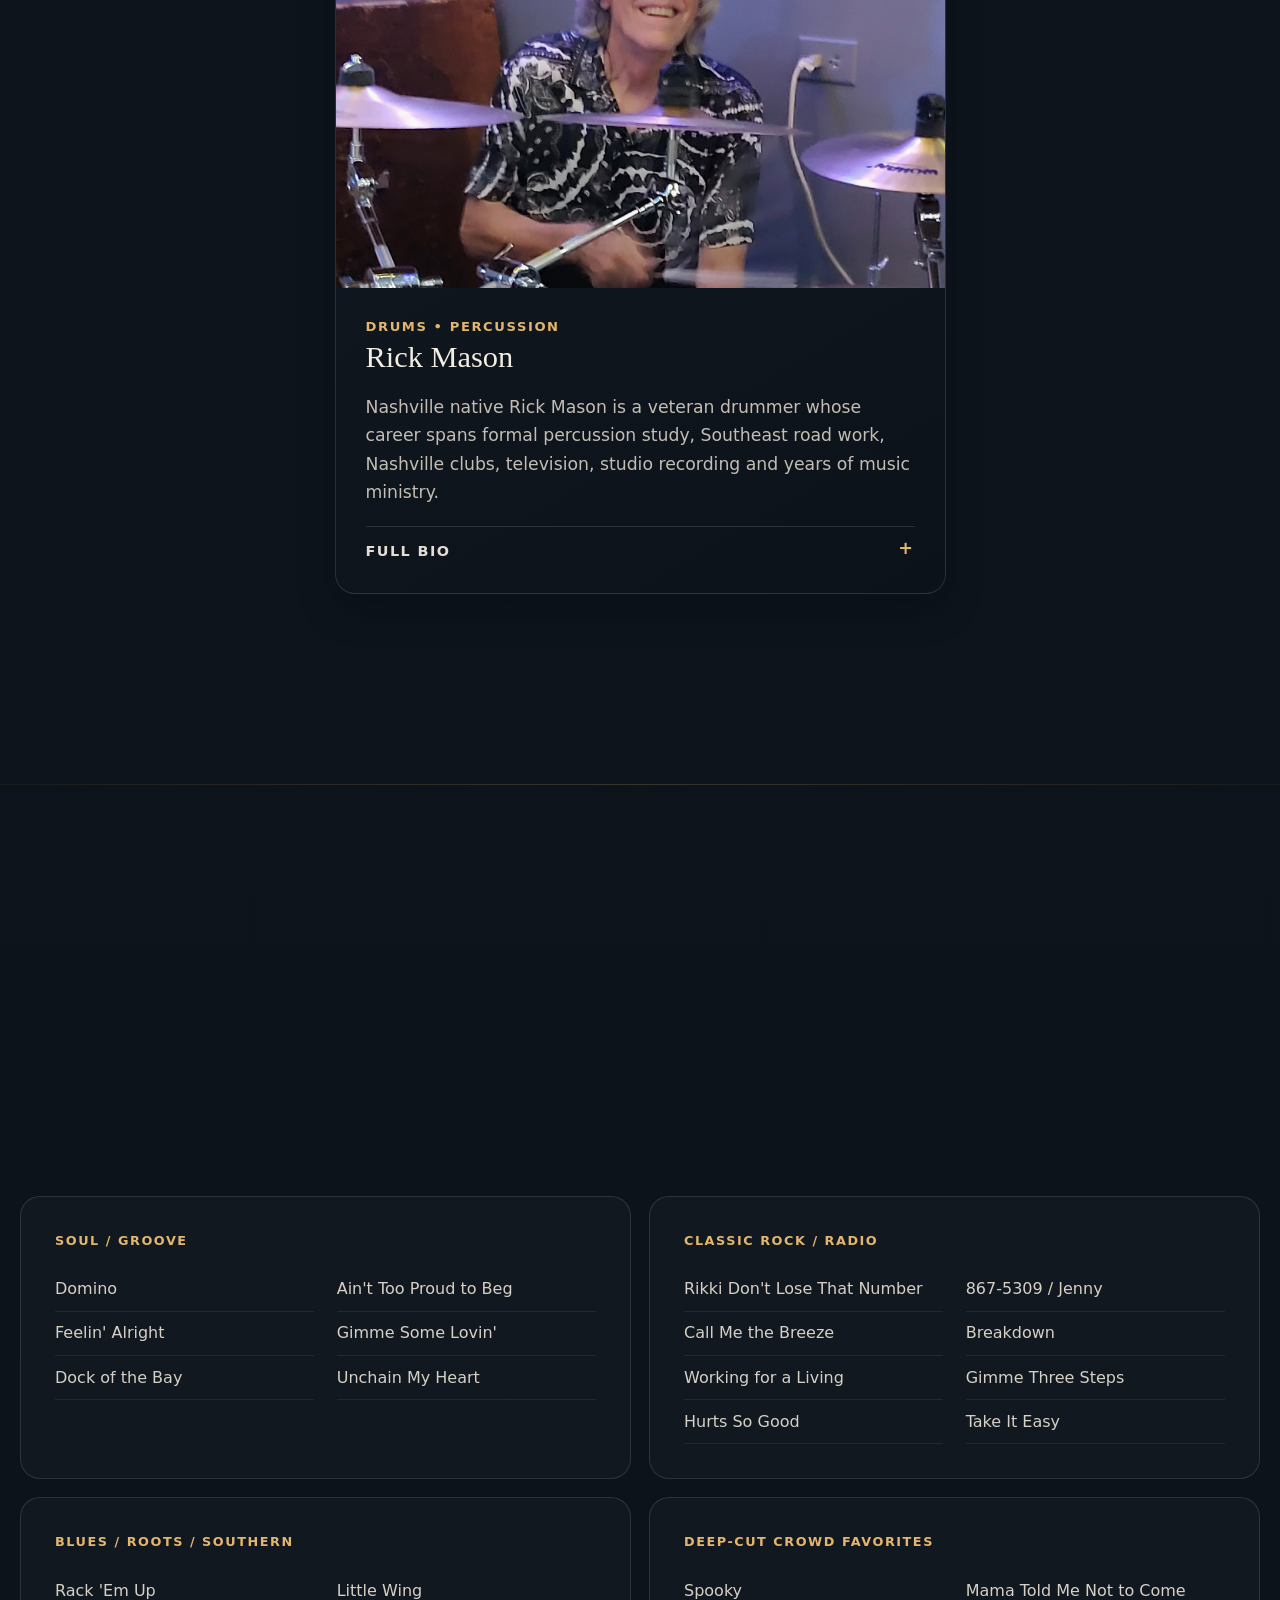
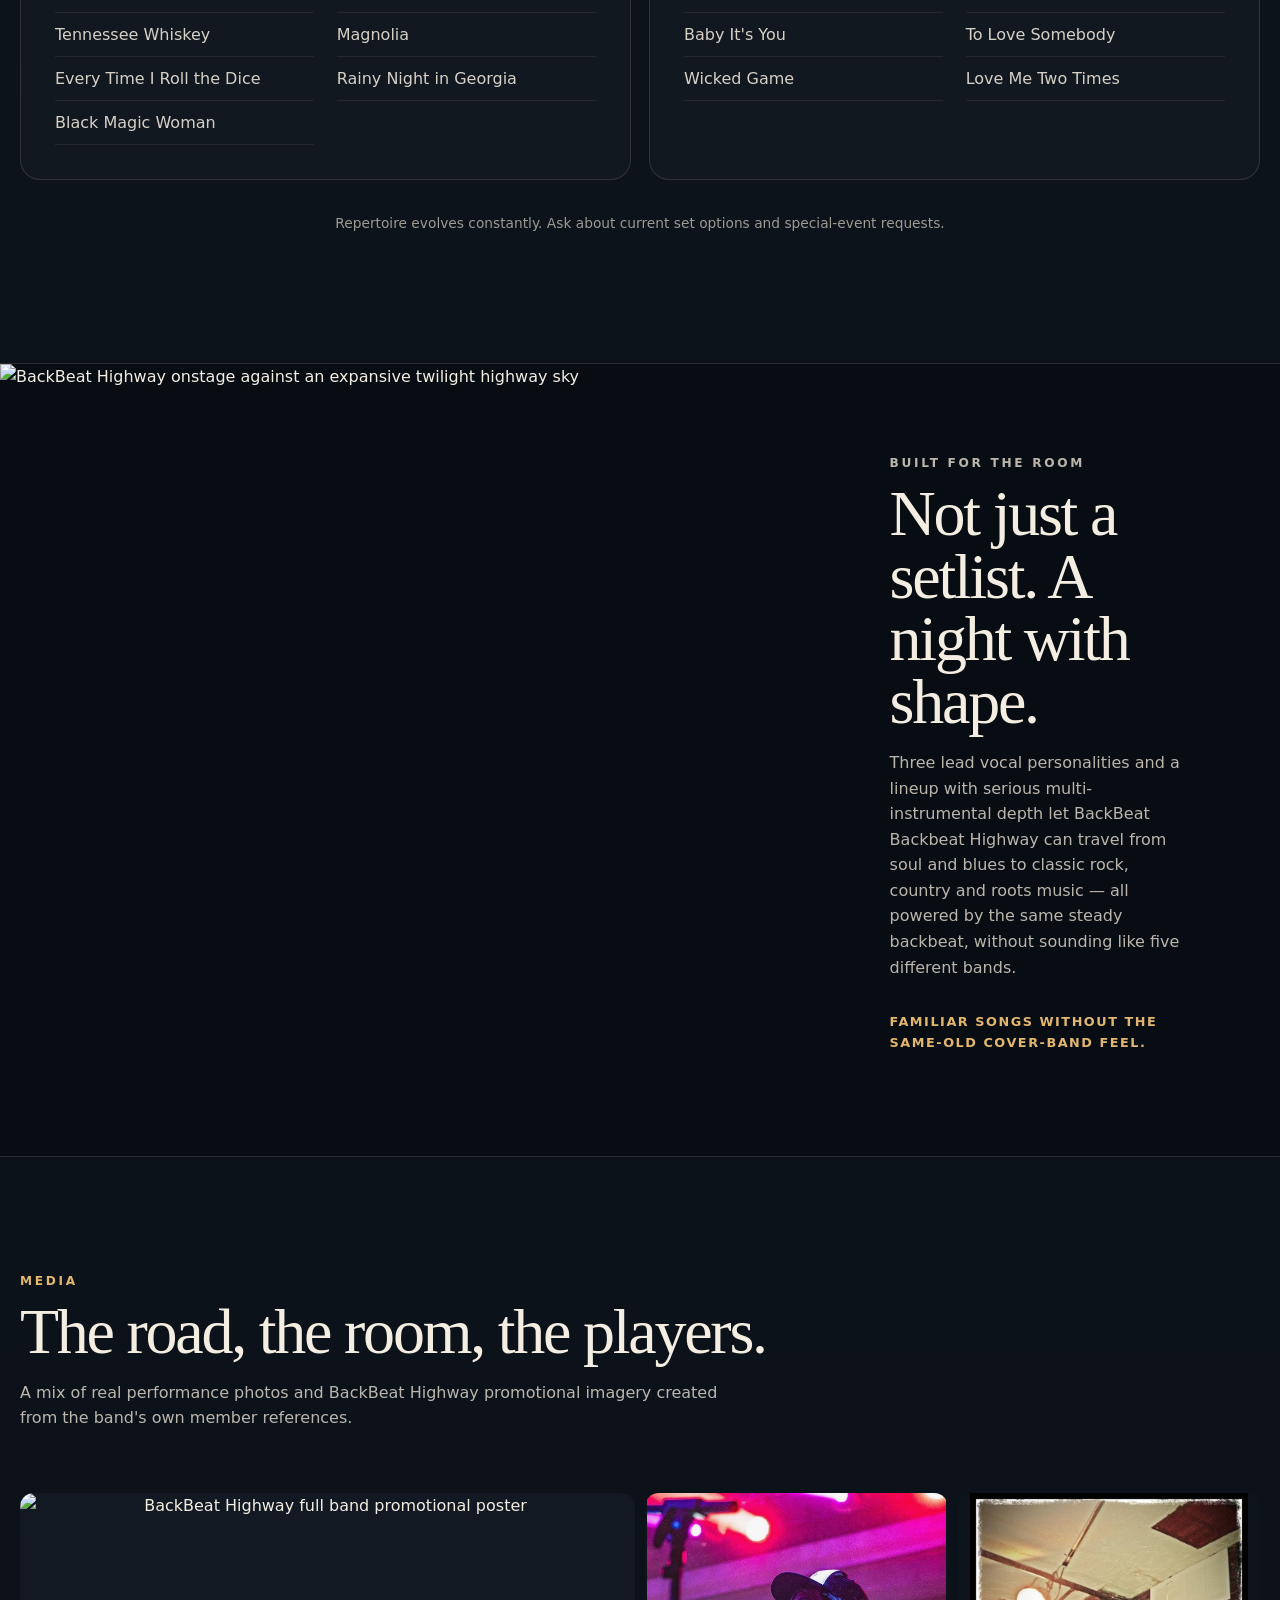
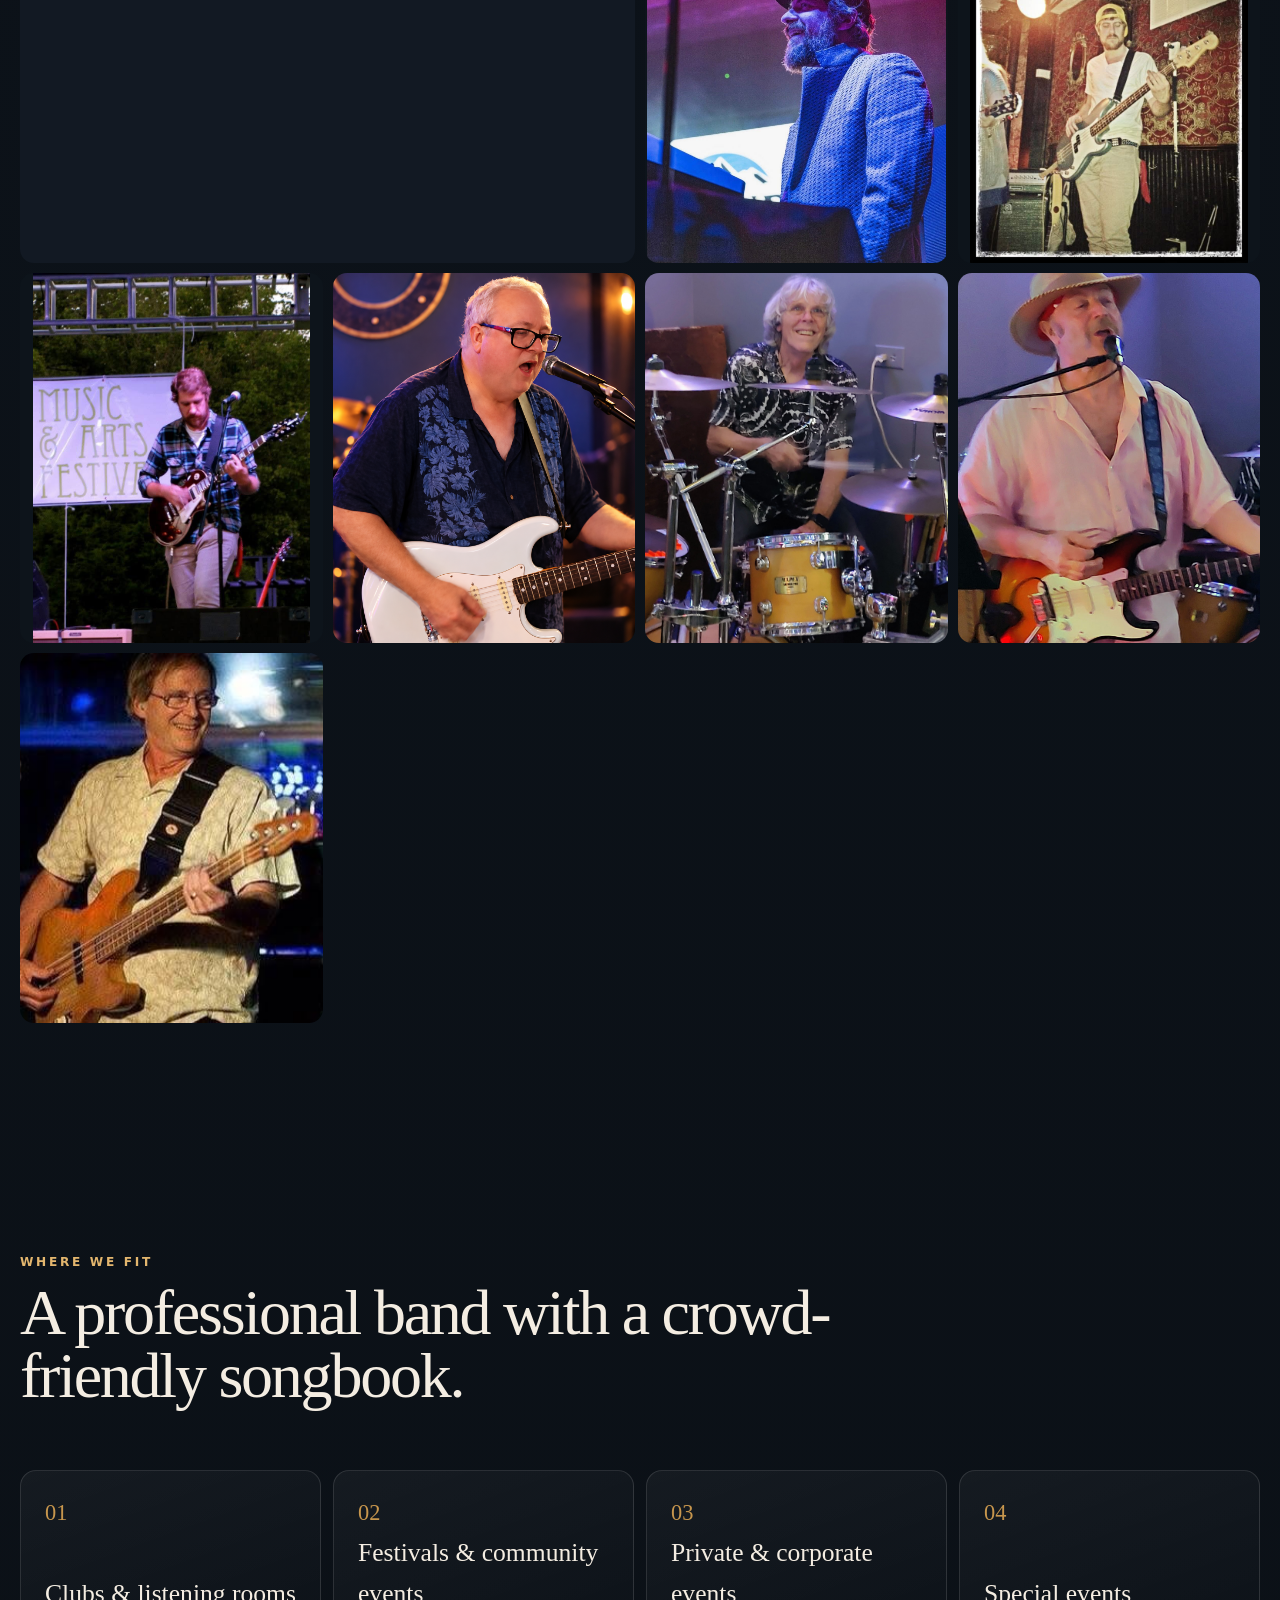
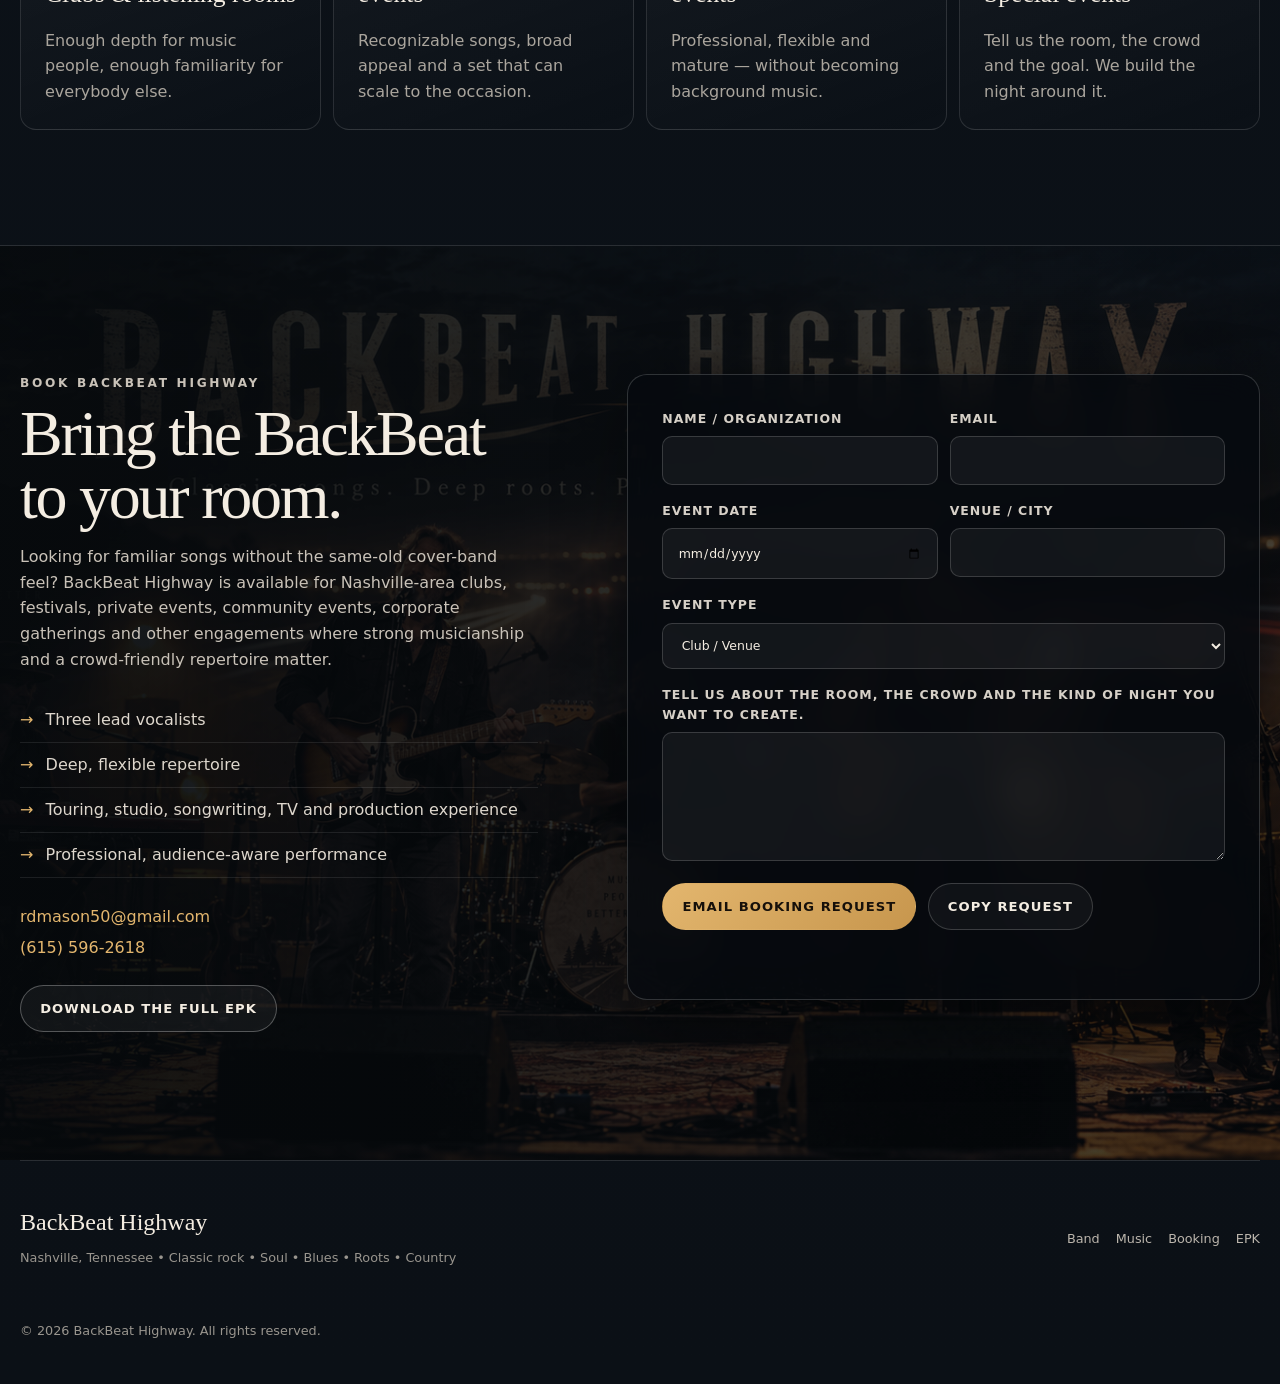
==== commit 91108c62: "Add Ric changes" ====
--- a/index.html
+++ b/index.html
@@ -4,20 +4,20 @@
   <meta charset="utf-8" />
   <meta name="viewport" content="width=device-width, initial-scale=1" />
   <meta name="theme-color" content="#0b1118" />
-  <meta name="description" content="Backbeat Highway is a Nashville-area live band performing classic rock, soul, blues, roots, country, and 70s/80s favorites with seasoned musicianship, strong vocals, and deep groove." />
-  <meta property="og:title" content="Backbeat Highway | Nashville Live Band" />
+  <meta name="description" content="BackBeat  Highway is a Nashville-area live band performing classic rock, soul, blues, roots, country, and 70s/80s favorites with seasoned musicianship, strong vocals, and deep groove." />
+  <meta property="og:title" content="BackBeat  Highway | Nashville Live Band" />
   <meta property="og:description" content="Classic songs. Deep roots. Played like they still matter." />
   <meta property="og:type" content="website" />
-  <meta property="og:image" content="assets/images/backbeat-highway-poster.png" />
+  <meta property="og:image" content="assets/images/BackBeat -highway-poster.png" />
   <meta name="twitter:card" content="summary_large_image" />
-  <title>Backbeat Highway | Nashville Classic Rock, Soul, Blues & Roots Band</title>
+  <title>BackBeat  Highway | Nashville Classic Rock, Soul, Blues & Roots Band</title>
   <link rel="icon" href="favicon.svg" type="image/svg+xml" />
   <link rel="stylesheet" href="styles.css" />
   <script type="application/ld+json">
   {
     "@context":"https://schema.org",
     "@type":"MusicGroup",
-    "name":"Backbeat Highway",
+    "name":"BackBeat  Highway",
     "genre":["Classic Rock","Soul","Blues","Roots","Country","Americana"],
     "foundingLocation":{"@type":"Place","name":"Nashville, Tennessee"},
     "description":"A Nashville-area five-piece bringing seasoned musicianship, three lead voices, deep groove and decades of road and studio experience to classic songs."
@@ -28,9 +28,9 @@
   <a class="skip-link" href="#main">Skip to content</a>
 
   <header class="site-header" data-header>
-    <a class="brand" href="#top" aria-label="Backbeat Highway home">
+    <a class="brand" href="#top" aria-label="BackBeat  Highway home">
       <span class="brand-mark">BH</span>
-      <span class="brand-name">Backbeat Highway</span>
+      <span class="brand-name">BackBeat  Highway</span>
     </a>
     <button class="menu-button" type="button" aria-expanded="false" aria-controls="site-nav" data-menu-button>
       <span></span><span></span><span></span><span class="sr-only">Menu</span>
@@ -41,25 +41,25 @@
       <a href="#music">Music</a>
       <a href="#media">Media</a>
       <a href="#booking">Booking</a>
-      <a class="nav-epk" href="assets/docs/Backbeat_Highway_EPK.pdf" download>EPK</a>
+      <a class="nav-epk" href="assets/docs/BackBeat _Highway_EPK.pdf" download>EPK</a>
     </nav>
   </header>
 
   <main id="main">
     <section class="hero" id="top" aria-labelledby="hero-title">
-      <img class="hero-image" src="assets/images/open-road-music.png" alt="Open road and music-themed hero image for Backbeat Highway" />
+      <img class="hero-image" src="assets/images/open-road-music.png" alt="Open road and music-themed hero image for BackBeat  Highway" />
       <div class="hero-vignette"></div>
-      <h1 id="hero-title" class="sr-only">Backbeat Highway — Nashville live band</h1>
+      <h1 id="hero-title" class="sr-only">BackBeat  Highway — Nashville live band</h1>
       <div class="hero-panel reveal">
         <p class="eyebrow">Nashville, Tennessee</p>
         <p class="hero-lead">Three lead voices. Five seasoned players. One road-tested groove.</p>
         <p class="hero-copy">Classic rock, soul, blues, roots, country and the songs that still know how to move a room.</p>
         <div class="button-row">
           <a class="button button-primary" href="#booking">Book the band</a>
-          <a class="button button-ghost" href="assets/docs/Backbeat_Highway_EPK.pdf" download>Download EPK</a>
-        </div>
-      </div>
-      <a class="scroll-cue" href="#about" aria-label="Scroll to about Backbeat Highway"><span></span></a>
+          <a class="button button-ghost" href="assets/docs/BackBeat _Highway_EPK.pdf" download>Download EPK</a>
+        </div>
+      </div>
+      <a class="scroll-cue" href="#about" aria-label="Scroll to about BackBeat  Highway"><span></span></a>
     </section>
 
     <section class="genre-rail" aria-label="Musical styles">
@@ -75,13 +75,17 @@
       </div>
       <div class="about-grid">
         <div class="about-copy reveal">
-          <p class="lead">Backbeat Highway is a Nashville-area five-piece built around songs people already know and love — played by musicians with enough road, studio, songwriting, production and live-performance mileage to make the songs feel alive again.</p>
-          <p>The band's musical highway runs through classic rock, soul, blues, roots, country, Southern rock and the sophisticated pop of the 1970s and 1980s. A Backbeat Highway night can move from Van Morrison, Steely Dan and the Eagles to Joe Cocker, Santana, Lynyrd Skynyrd, Chris Stapleton, classic soul, deep blues and a late-set Hendrix moment.</p>
-          <p>What ties it together is not genre. It is <strong>feel</strong>: strong vocals, musical dynamics, recognizable hooks, groove and arrangements that respect the songs without turning the show into note-for-note imitation.</p>
+          <p class="lead">BackBeat  Highway is fueling the road with five seasoned musicians, four vocalists, miles of music and plenty of groove. Our set list travels from classic-rock main streets and soul avenues to blues backroads, roots highways and country lanes — all driven by a steady BackBeat  that keeps the night moving. Start your engines, roll down the windows and turn up the BackBeat . Cruise and Groove with BBHW — and let us drive you through a night of great songs.</p>
+          <p>Our musical background consists of songwriting , studio recordings of original music and other artists’ songs as well as playing at live performance venues . 
+
+    The band's musical genre includes classic rock, soul, blues, country, southern rock, and the sophisticated pop of the 1970’s, 80’s, and 90’s. </p>
+          <p>A BackBeat  HIGHWAY booking showcases artists’ including : Van Morrison, Steely Dan, 
+Eagles, Joe Cocker, Santana, Lynyrd Skynyrd, Chris Stapleton, BB King and Jimi Hendrix.
+BBHWY  has created the musical  memories we can share together with the experiences our band has produced over the years consisting of strong vocals, and musical dynamics. </p>
           <blockquote>“Serve the song. Serve the groove. Read the room. Make familiar music feel good again.”</blockquote>
         </div>
         <figure class="about-image reveal">
-          <img src="assets/images/backbeat-highway-poster.png" alt="A cinematic open highway at night blended with music instruments and warm stage-light colors" loading="lazy" />
+          <img src="assets/images/BackBeat -highway-poster.png" alt="A cinematic open highway at night blended with music instruments and warm stage-light colors" loading="lazy" />
           <figcaption>Road-tested music. Nashville roots. No tribute-band costume required.</figcaption>
         </figure>
       </div>
@@ -104,9 +108,9 @@
 
     <section class="section band" id="band">
       <div class="section-heading reveal">
-        <p class="eyebrow">Meet Backbeat Highway</p>
+        <p class="eyebrow">Meet BackBeat  Highway</p>
         <h2>Five different musical lives. One bandstand.</h2>
-        <p>The strength of Backbeat Highway is not that everyone came from the same place. It's that they didn't.</p>
+        <p>The strength of BackBeat  Highway is not that everyone came from the same place. It's that they didn't.</p>
       </div>
 
       <div class="member-grid">
@@ -132,7 +136,7 @@
           <div class="member-content">
             <p class="member-role">Lead &amp; backup vocals • Bass • Guitar • Producer / Engineer</p>
             <h3>Chuck Vaughn</h3>
-            <p>Chuck brings Backbeat Highway a rare combination of stage experience and studio ears — bassist, guitarist, vocalist, producer and recording engineer with roots in Florida, Los Angeles and Nashville.</p>
+            <p>Chuck brings BackBeat  Highway a rare combination of stage experience and studio ears — bassist, guitarist, vocalist, producer and recording engineer with roots in Florida, Los Angeles and Nashville.</p>
             <details>
               <summary>Full bio</summary>
               <div class="details-copy">
@@ -153,7 +157,7 @@
               <summary>Full bio</summary>
               <div class="details-copy">
                 <p>A multi-instrumentalist on guitar, bass, keyboards and harmonica, Kyle spent more than a decade performing original music with Kentucky-based <strong>Atomic Solace</strong> and later Nashville's <strong>Stratton 13</strong>.</p>
-                <p>After taking time away to raise his family and pursue a career in education, he returned to the stage with Backbeat Highway, where his keyboard work adds harmonic color, texture and a musician's ear for arrangement.</p>
+                <p>After taking time away to raise his family and pursue a career in education, he returned to the stage with BackBeat  Highway, where his keyboard work adds harmonic color, texture and a musician's ear for arrangement.</p>
               </div>
             </details>
           </div>
@@ -181,13 +185,24 @@
             <p class="member-role">Drums • Percussion</p>
             <h3>Rick Mason</h3>
             <p>Nashville native Rick Mason is a veteran drummer whose career spans formal percussion study, Southeast road work, Nashville clubs, television, studio recording and years of music ministry.</p>
-            <details>
-              <summary>Full bio</summary>
-              <div class="details-copy">
-                <p>After earning a Transportaion degree at UT Knoxville, Rick studied at MTSU on a percussion scholarship, performing in jazz ensemble and symphony settings. His road years included the Holiday Inn and Ramada Inn circuits, college events, festivals, clubs and private engagements.</p>
-                <p>Rick later spent five years as house-band drummer at Nashville's <strong>Cannery</strong>, logged roughly 16 years in studio and session work, recorded multiple projects including original Christian albums, and devoted 14 years to performing at the Nashville Rescue Mission Recovery Center.</p>
-              </div>
-            </details>
+<details>
+  <summary>Full bio</summary>
+  <div class="details-copy">
+    <p>
+      <strong>Rick Mason is a native Nashville, TN drummer whose musical career includes:</strong>
+    </p>
+
+    <ul>
+      <li>MTSU percussion scholarship included performing in jazz ensemble and the university symphony orchestra.</li>
+      <li>playing at club events- Private parties and weddings.</li>
+      <li>live performances in the house band at The Cannery in downtown Nashville,TN-recorded 2 country albums and TV appearance.</li>
+      <li>Bookings at Southeast universities fraternity parties, festivals, and Holiday Inn circuits</li>
+      <li>16 years of studio and Christian recordings; produced 4 albums</li>
+      <li>volunteer-teacher at W.O. Smith and YMCA Green Hills in Nashville, TN</li>
+      <li>16 years performing at the Nashville Rescue Mission Recovery Center</li>
+    </ul>
+  </div>
+</details>
           </div>
         </article>
       </div>
@@ -195,9 +210,9 @@
 
     <section class="section music" id="music">
       <div class="section-heading reveal">
-        <p class="eyebrow">Representative repertoire</p>
+        <p class="eyebrow">Songs We Play</p>
         <h2>Familiar enough to sing along. Deep enough to keep musicians interested.</h2>
-        <p>Backbeat Highway builds sets for flow rather than genre silos — groove into sing-along, deep cut into Southern-rock lift, soulful vocal into a guitar moment, then back to something everybody in the room knows.</p>
+        <p>BackBeat  Highway builds sets for flow rather than genre silos — groove into sing-along, deep cut into Southern-rock lift, soulful vocal into a guitar moment, then back to something everybody in the room knows.</p>
       </div>
 
       <div class="song-columns reveal">
@@ -230,11 +245,11 @@
     </section>
 
     <section class="split-promo">
-      <img src="assets/images/backbeat-highway-wide.png" alt="Backbeat Highway onstage against an expansive twilight highway sky" loading="lazy" />
+      <img src="assets/images/BackBeat -highway-wide.png" alt="BackBeat  Highway onstage against an expansive twilight highway sky" loading="lazy" />
       <div class="split-promo-copy reveal">
         <p class="eyebrow">Built for the room</p>
         <h2>Not just a setlist. A night with shape.</h2>
-        <p>Three lead vocal personalities and a lineup with serious multi-instrumental depth let Backbeat Highway change color without changing identity. The band can lean soulful, open up the guitars, settle into a deep pocket or turn toward roots and Americana without sounding like five different bands.</p>
+        <p>Three lead vocal personalities and a lineup with serious multi-instrumental depth let BackBeat Backbeat Highway can travel from soul and blues to classic rock, country and roots music — all powered by the same steady backbeat, without sounding like five different bands.</p>
         <p class="promo-line">Familiar songs without the same-old cover-band feel.</p>
       </div>
     </section>
@@ -243,10 +258,10 @@
       <div class="section-heading reveal">
         <p class="eyebrow">Media</p>
         <h2>The road, the room, the players.</h2>
-        <p>A mix of real performance photos and Backbeat Highway promotional imagery created from the band's own member references.</p>
+        <p>A mix of real performance photos and BackBeat  Highway promotional imagery created from the band's own member references.</p>
       </div>
       <div class="gallery reveal" data-gallery>
-        <button class="gallery-item gallery-wide" data-image="assets/images/backbeat-highway-poster.png" aria-label="Open Backbeat Highway main band poster"><img src="assets/images/backbeat-highway-poster.png" alt="Backbeat Highway full band promotional poster" loading="lazy" /></button>
+        <button class="gallery-item gallery-wide" data-image="assets/images/BackBeat -highway-poster.png" aria-label="Open BackBeat  Highway main band poster"><img src="assets/images/BackBeat -highway-poster.png" alt="BackBeat  Highway full band promotional poster" loading="lazy" /></button>
 
 <button class="gallery-item gallery-portrait"
         data-image="assets/images/kyle-live-keys.jpg"
@@ -299,9 +314,9 @@
       <div class="booking-bg" aria-hidden="true"></div>
       <div class="booking-inner">
         <div class="booking-copy reveal">
-          <p class="eyebrow">Book Backbeat Highway</p>
-          <h2>Bring the Backbeat to your room.</h2>
-          <p>Looking for familiar songs without the same-old cover-band feel? Backbeat Highway is available for Nashville-area clubs, festivals, private events, community events, corporate gatherings and other engagements where strong musicianship and a crowd-friendly repertoire matter.</p>
+          <p class="eyebrow">Book BackBeat  Highway</p>
+          <h2>Bring the BackBeat  to your room.</h2>
+          <p>Looking for familiar songs without the same-old cover-band feel? BackBeat  Highway is available for Nashville-area clubs, festivals, private events, community events, corporate gatherings and other engagements where strong musicianship and a crowd-friendly repertoire matter.</p>
           <ul class="booking-points">
             <li>Three lead vocalists</li>
             <li>Deep, flexible repertoire</li>
@@ -312,7 +327,7 @@
             <a data-email-link href="#"><span data-email-text></span></a>
             <a data-phone-link href="#"><span data-phone-text></span></a>
           </div>
-          <a class="button button-ghost-light" href="assets/docs/Backbeat_Highway_EPK.pdf" download>Download the full EPK</a>
+          <a class="button button-ghost-light" href="assets/docs/BackBeat _Highway_EPK.pdf" download>Download the full EPK</a>
         </div>
 
         <form class="booking-form reveal" data-booking-form>
@@ -342,14 +357,14 @@
 
   <footer class="footer">
     <div>
-      <a class="footer-brand" href="#top">Backbeat Highway</a>
+      <a class="footer-brand" href="#top">BackBeat  Highway</a>
       <p>Nashville, Tennessee • Classic rock • Soul • Blues • Roots • Country</p>
     </div>
     <div class="footer-links">
-      <a href="#band">Band</a><a href="#music">Music</a><a href="#booking">Booking</a><a href="assets/docs/Backbeat_Highway_EPK.pdf" download>EPK</a>
+      <a href="#band">Band</a><a href="#music">Music</a><a href="#booking">Booking</a><a href="assets/docs/BackBeat _Highway_EPK.pdf" download>EPK</a>
     </div>
     <div class="social-links" data-socials></div>
-    <p class="copyright">© <span data-year></span> Backbeat Highway. All rights reserved.</p>
+    <p class="copyright">© <span data-year></span> BackBeat  Highway. All rights reserved.</p>
   </footer>
 
   <dialog class="lightbox" data-lightbox>
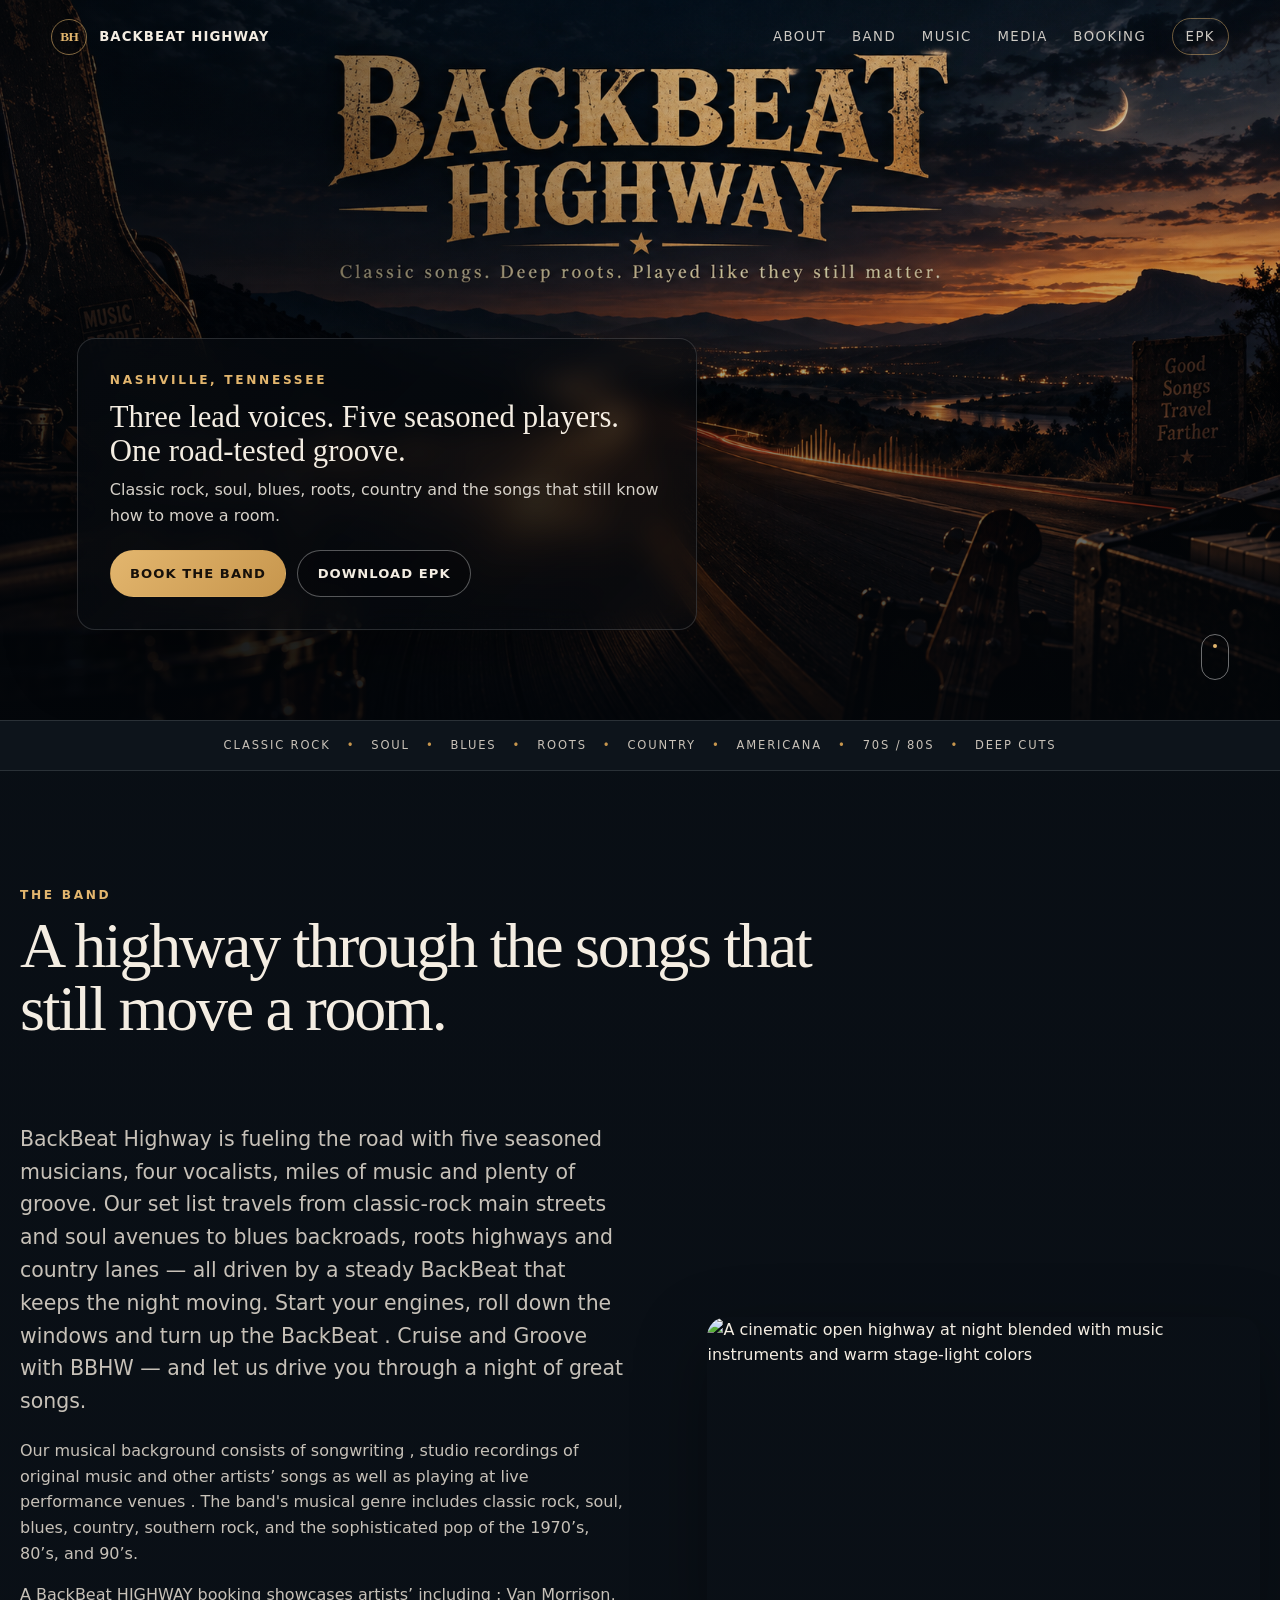
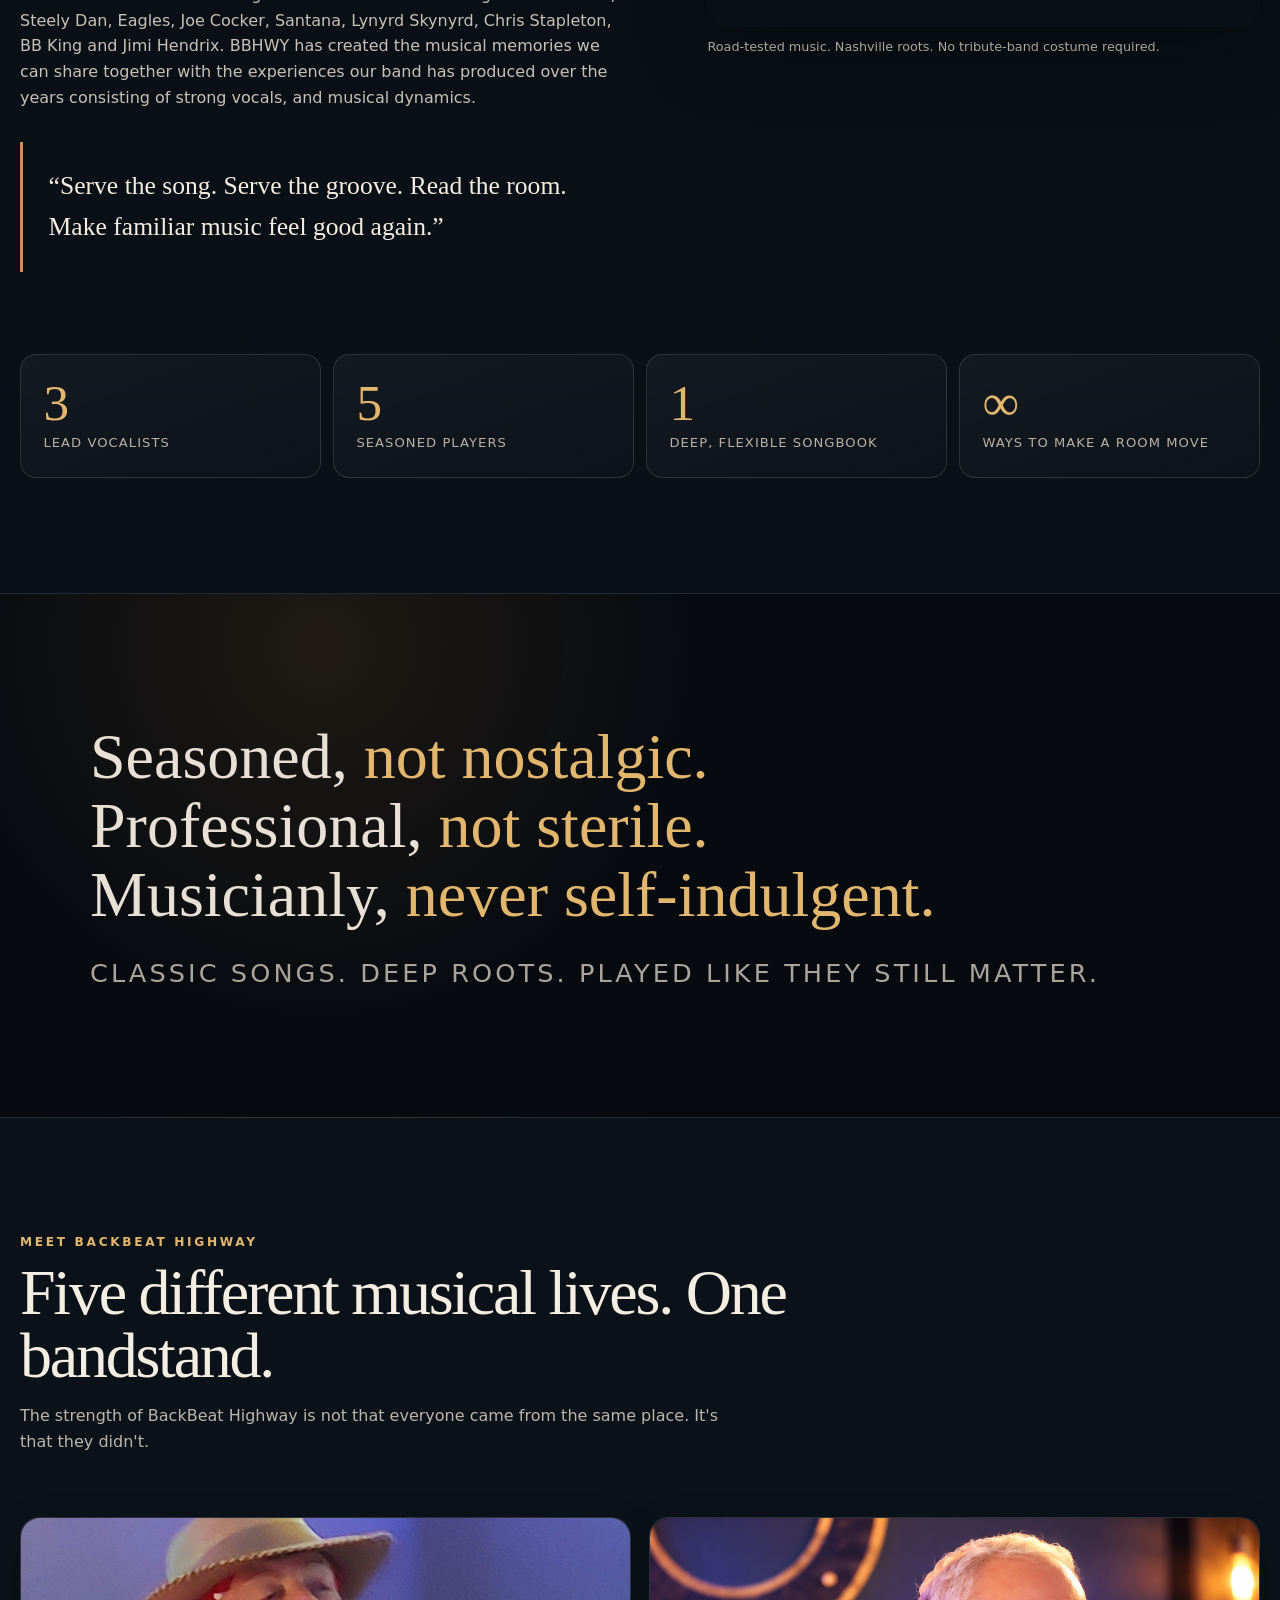
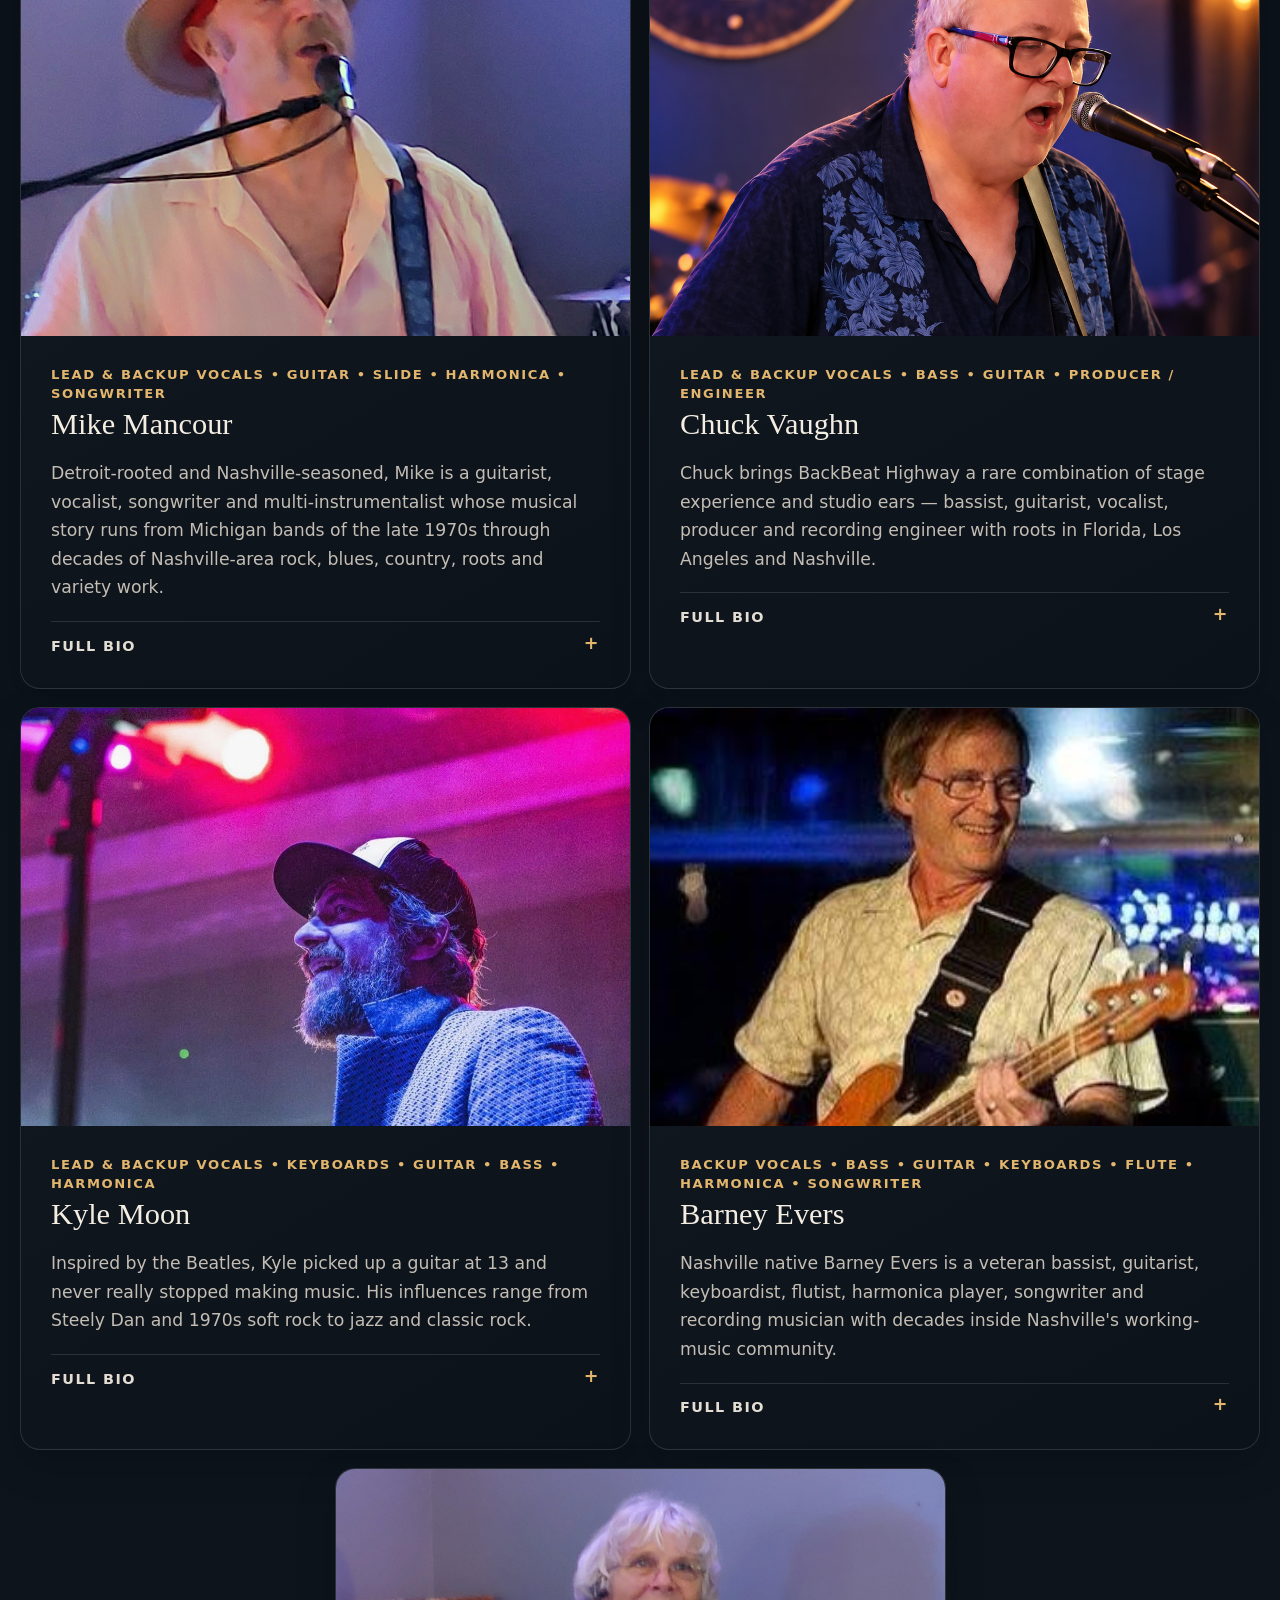
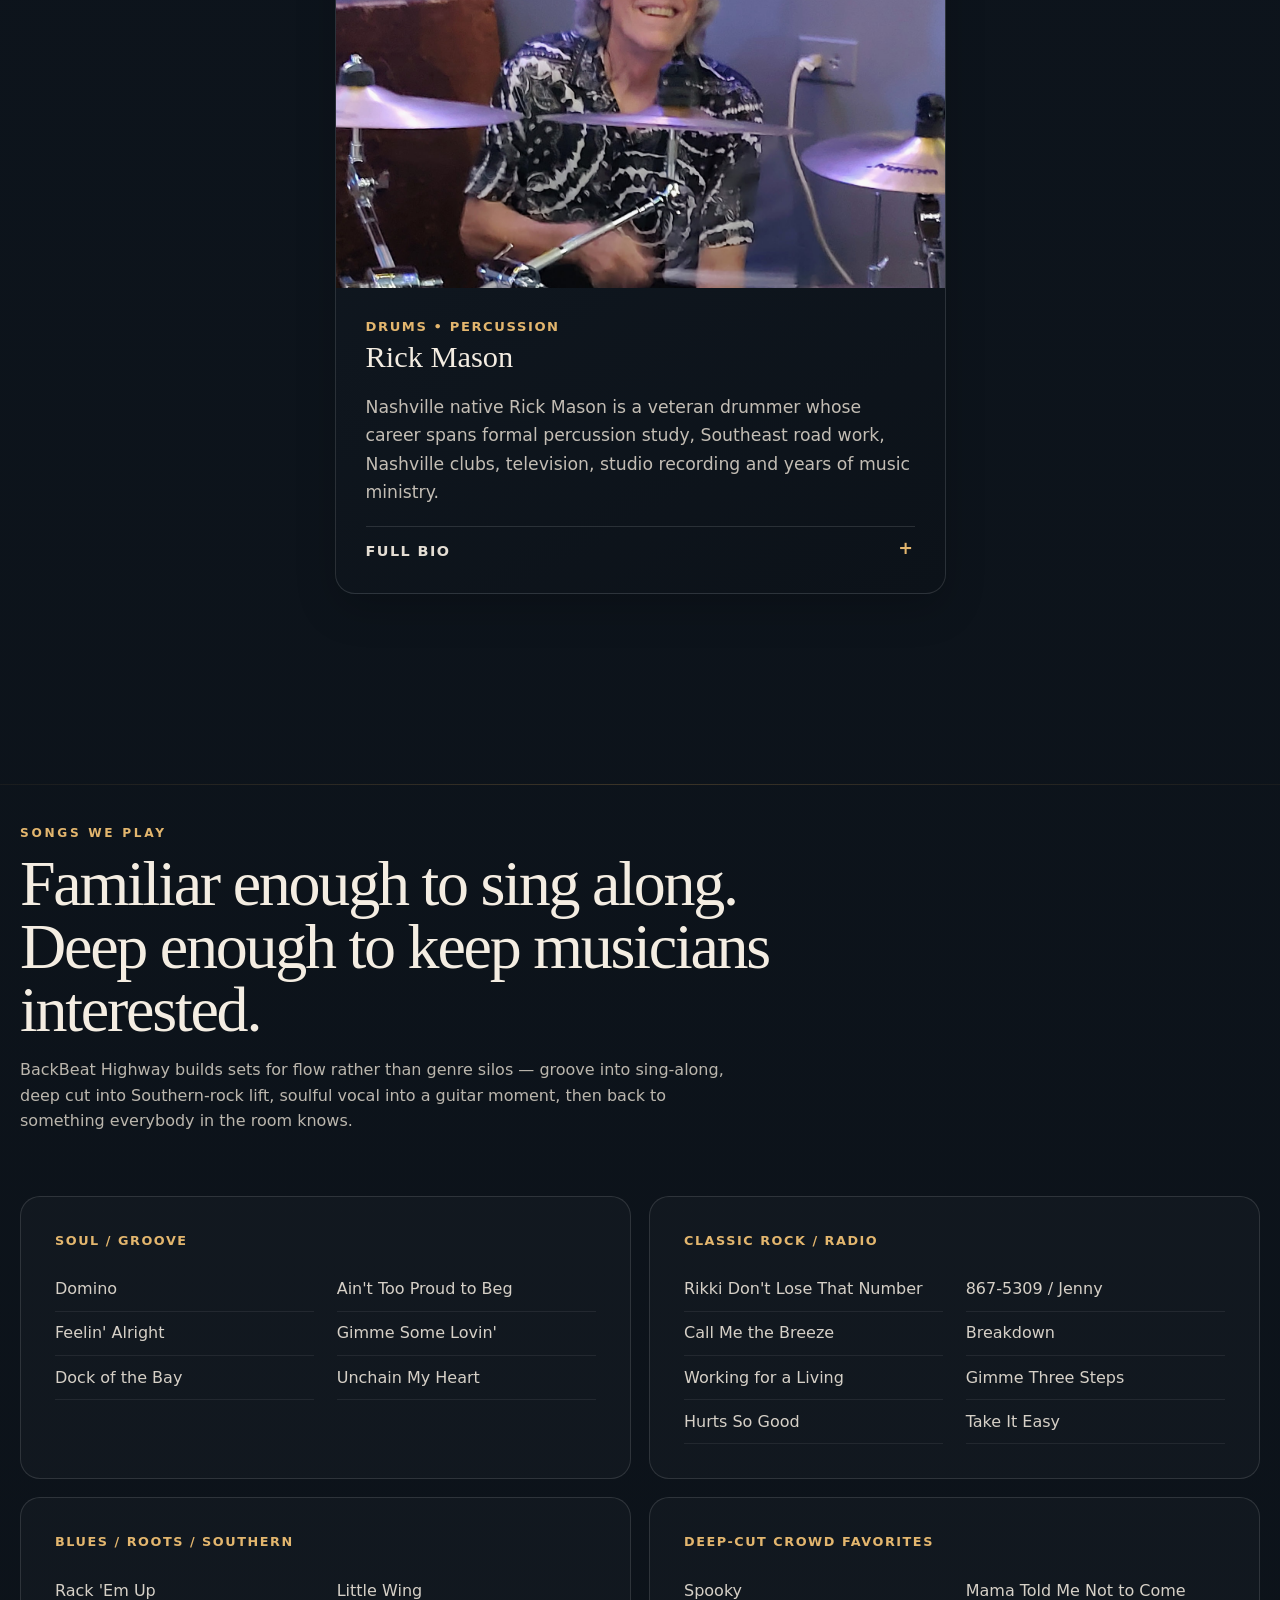
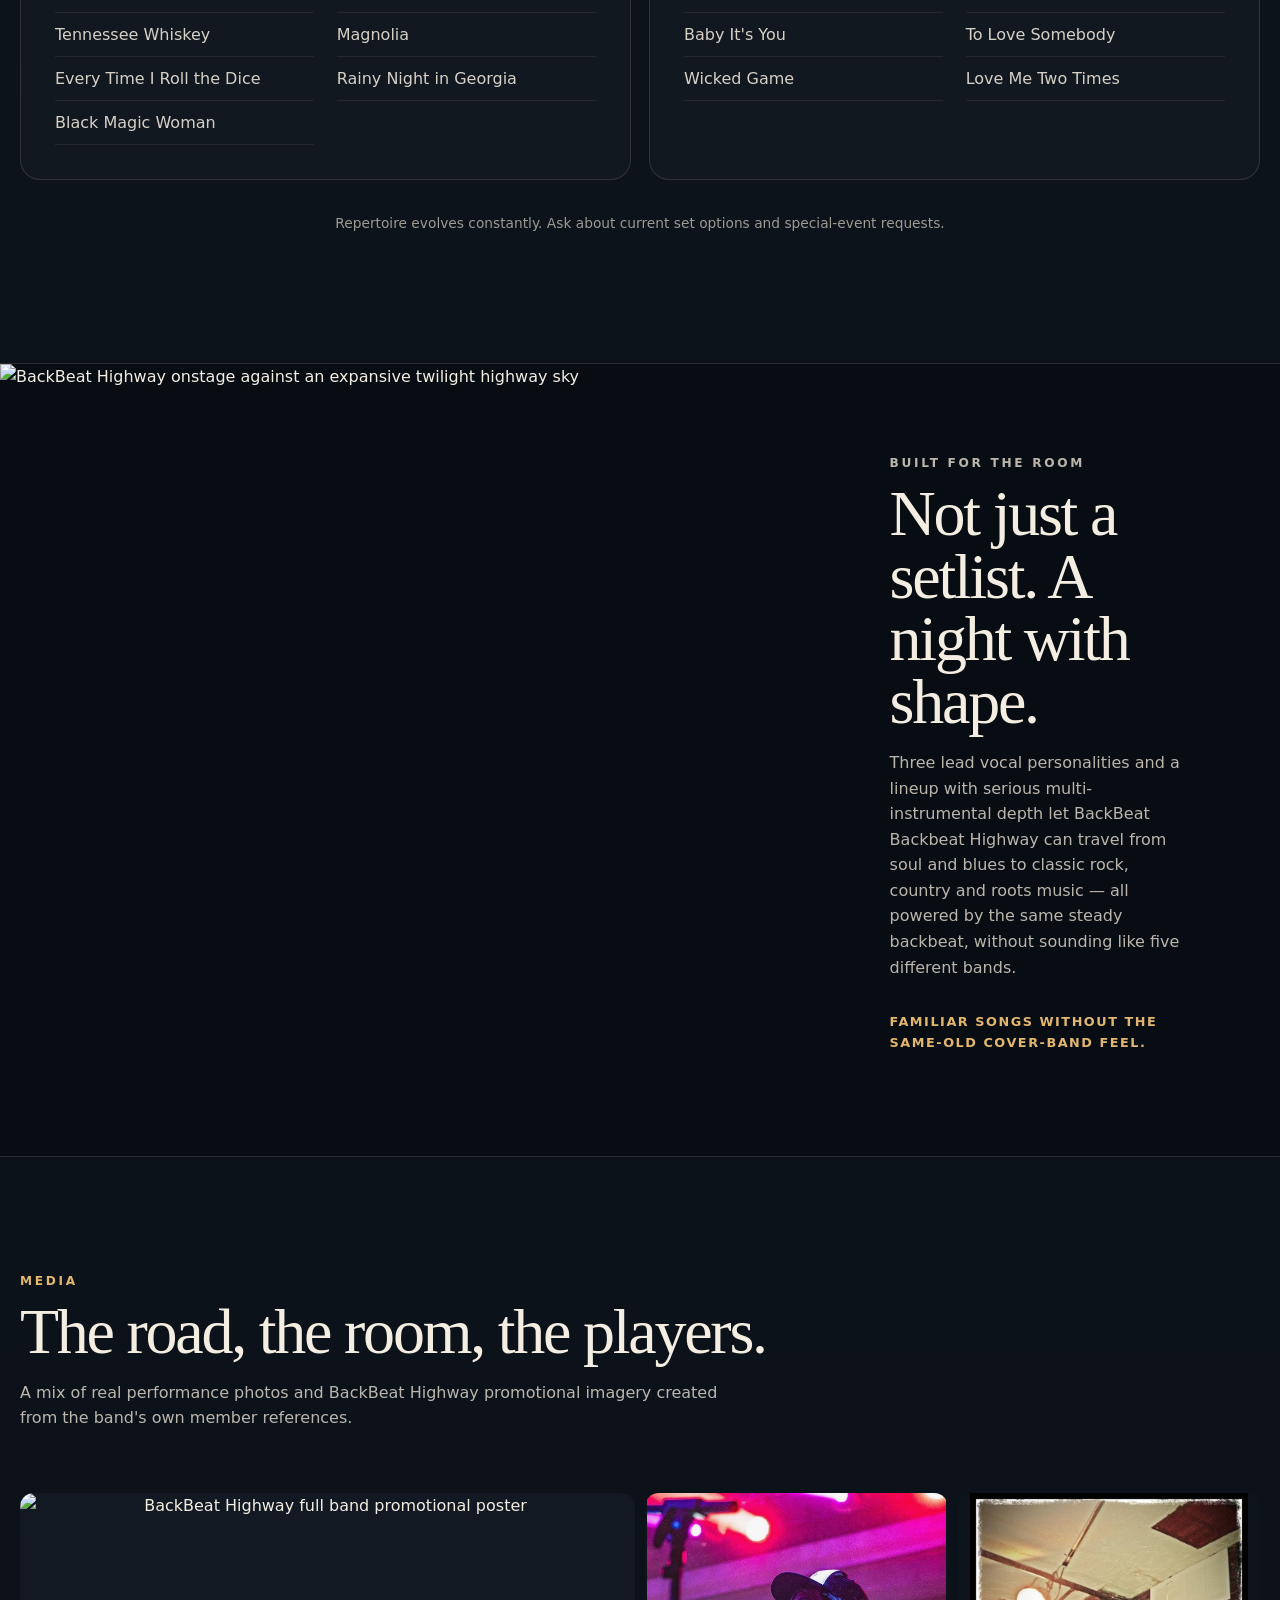
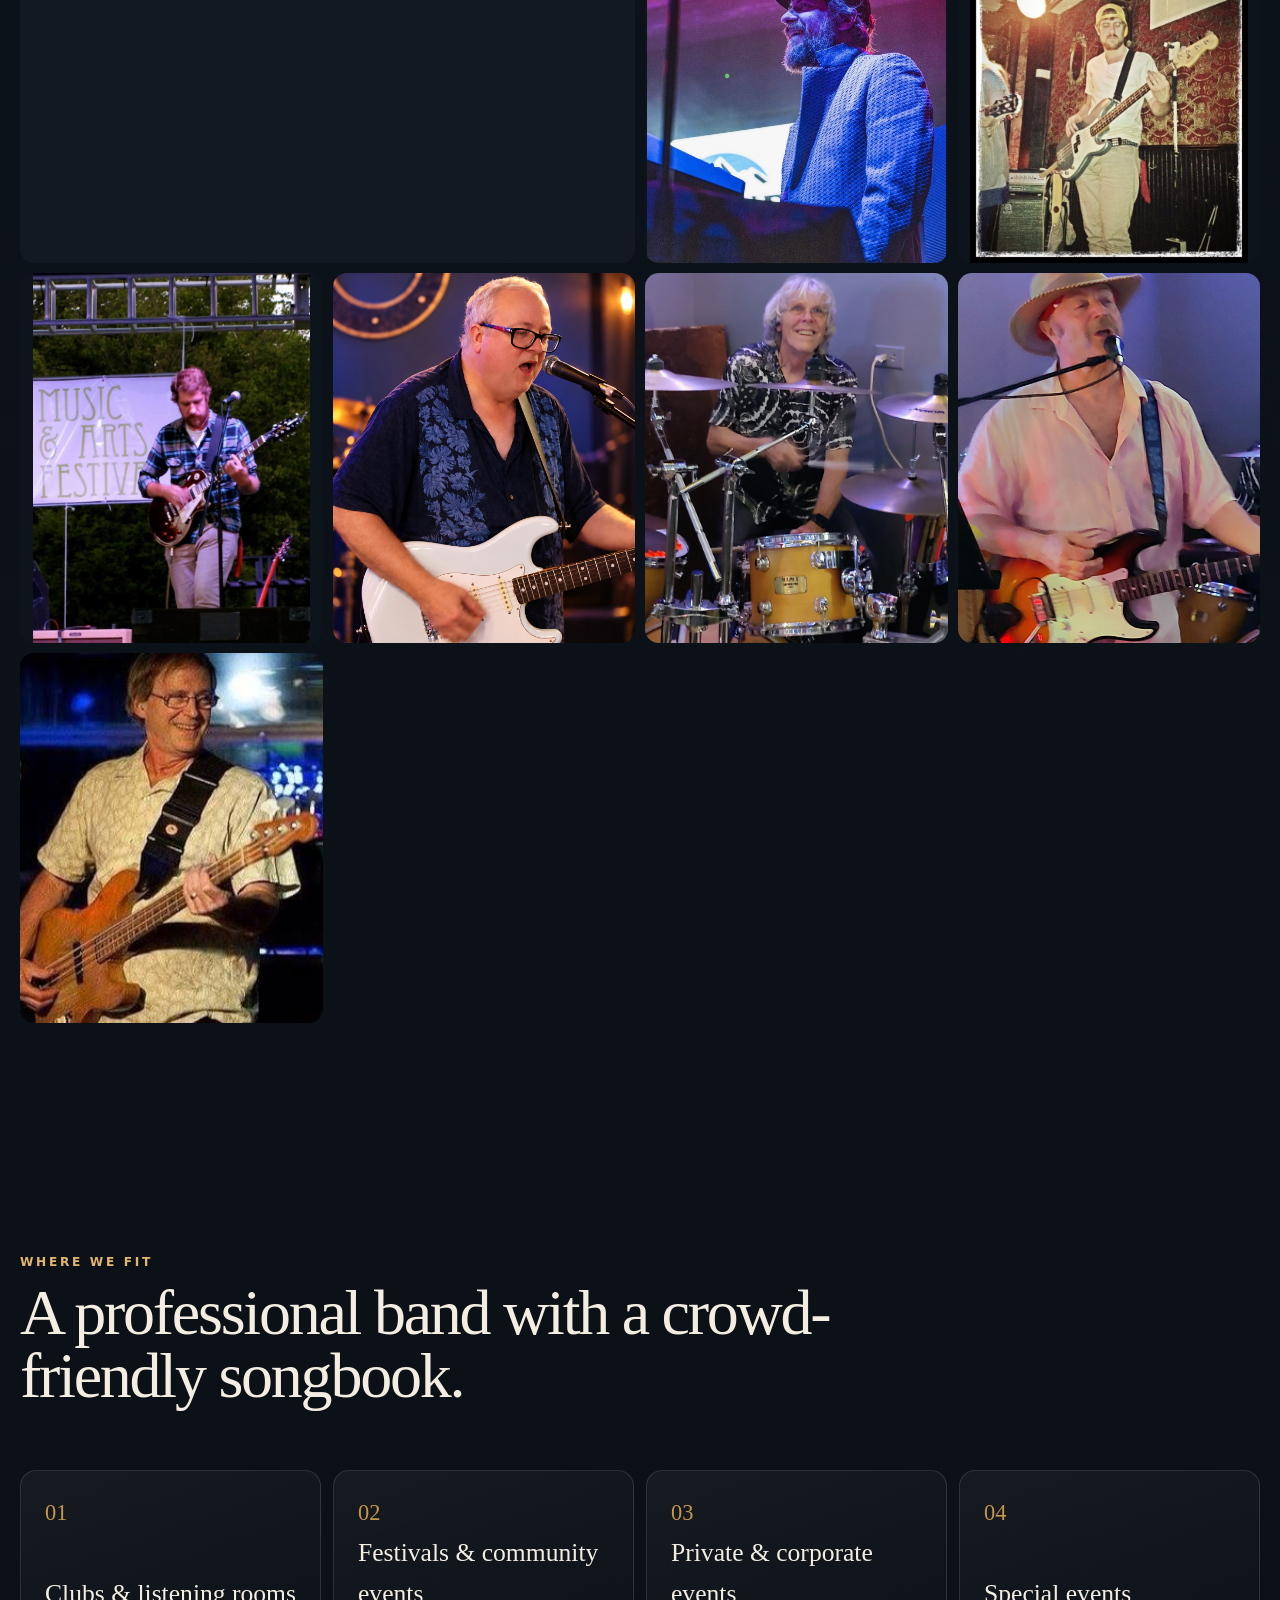
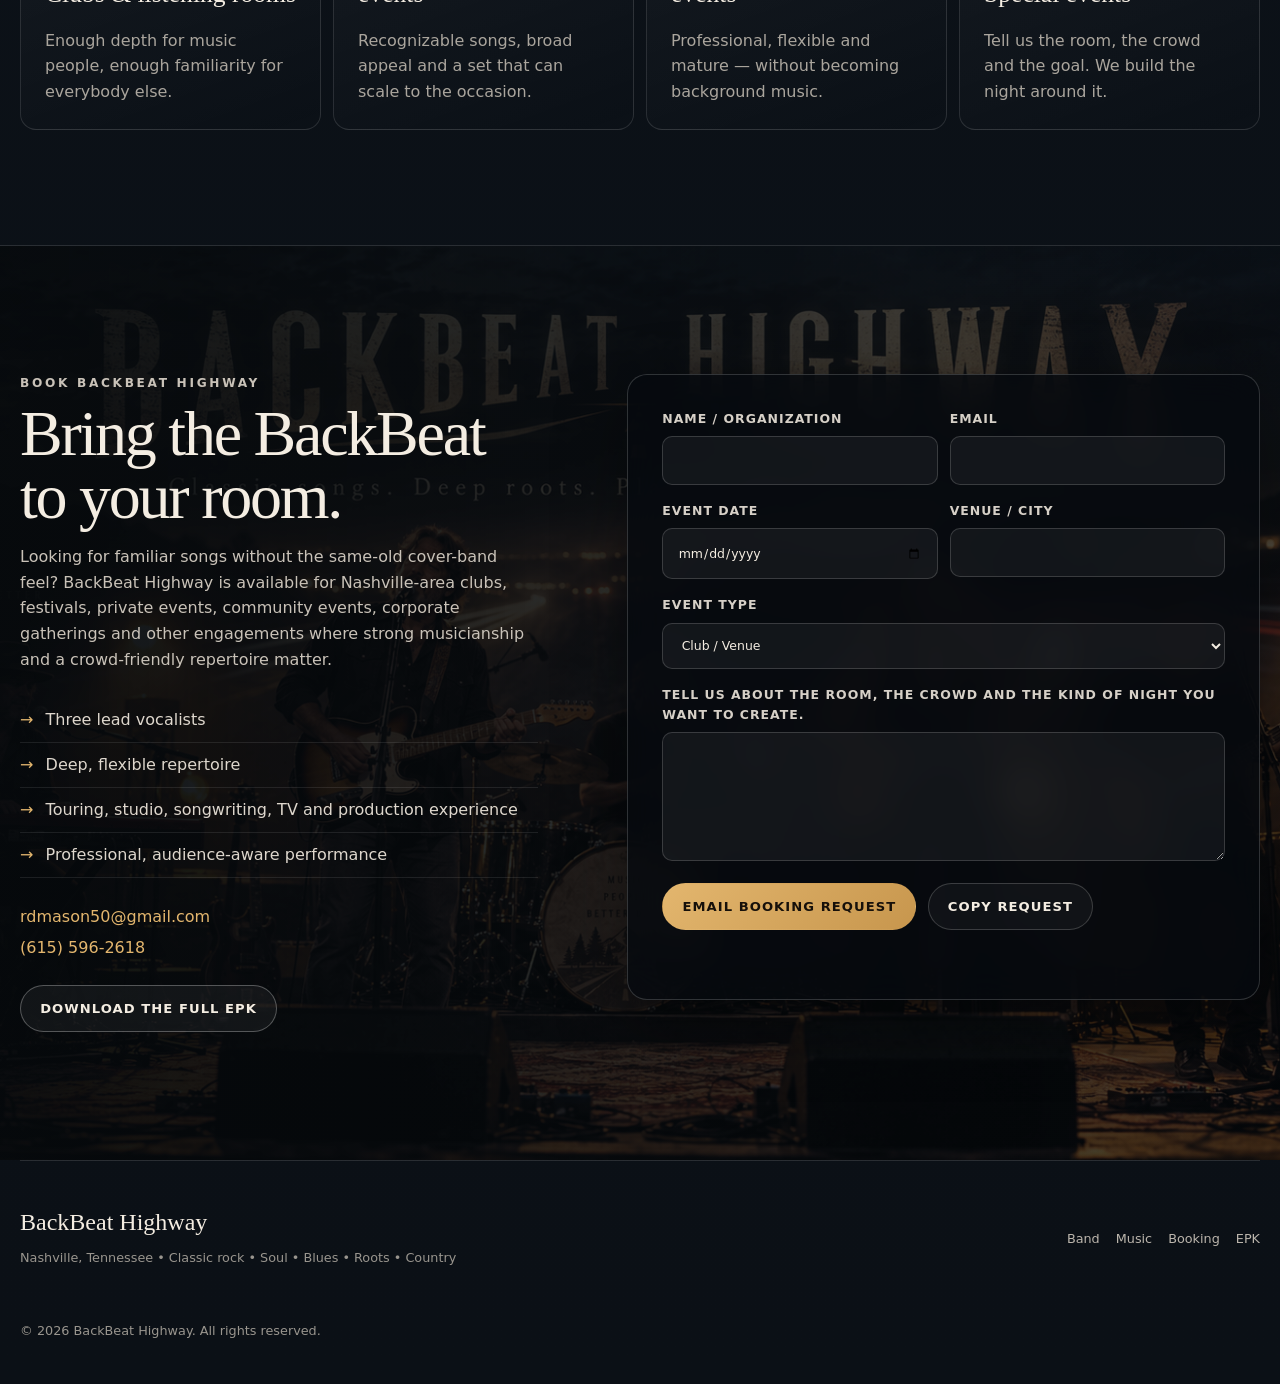
==== commit 3edd56b6: "Add Kyle performance photos" ====
--- a/index.html
+++ b/index.html
@@ -194,11 +194,11 @@
 
     <ul>
       <li>MTSU percussion scholarship included performing in jazz ensemble and the university symphony orchestra.</li>
-      <li>playing at club events- Private parties and weddings.</li>
-      <li>live performances in the house band at The Cannery in downtown Nashville,TN-recorded 2 country albums and TV appearance.</li>
+      <li>Playing at club events- Private parties and weddings.</li>
+      <li>Live performances in the house band at The Cannery in downtown Nashville,TN-recorded 2 country albums and TV appearance.</li>
       <li>Bookings at Southeast universities fraternity parties, festivals, and Holiday Inn circuits</li>
       <li>16 years of studio and Christian recordings; produced 4 albums</li>
-      <li>volunteer-teacher at W.O. Smith and YMCA Green Hills in Nashville, TN</li>
+      <li>Volunteer-teacher at W.O. Smith and YMCA Green Hills in Nashville, TN</li>
       <li>16 years performing at the Nashville Rescue Mission Recovery Center</li>
     </ul>
   </div>
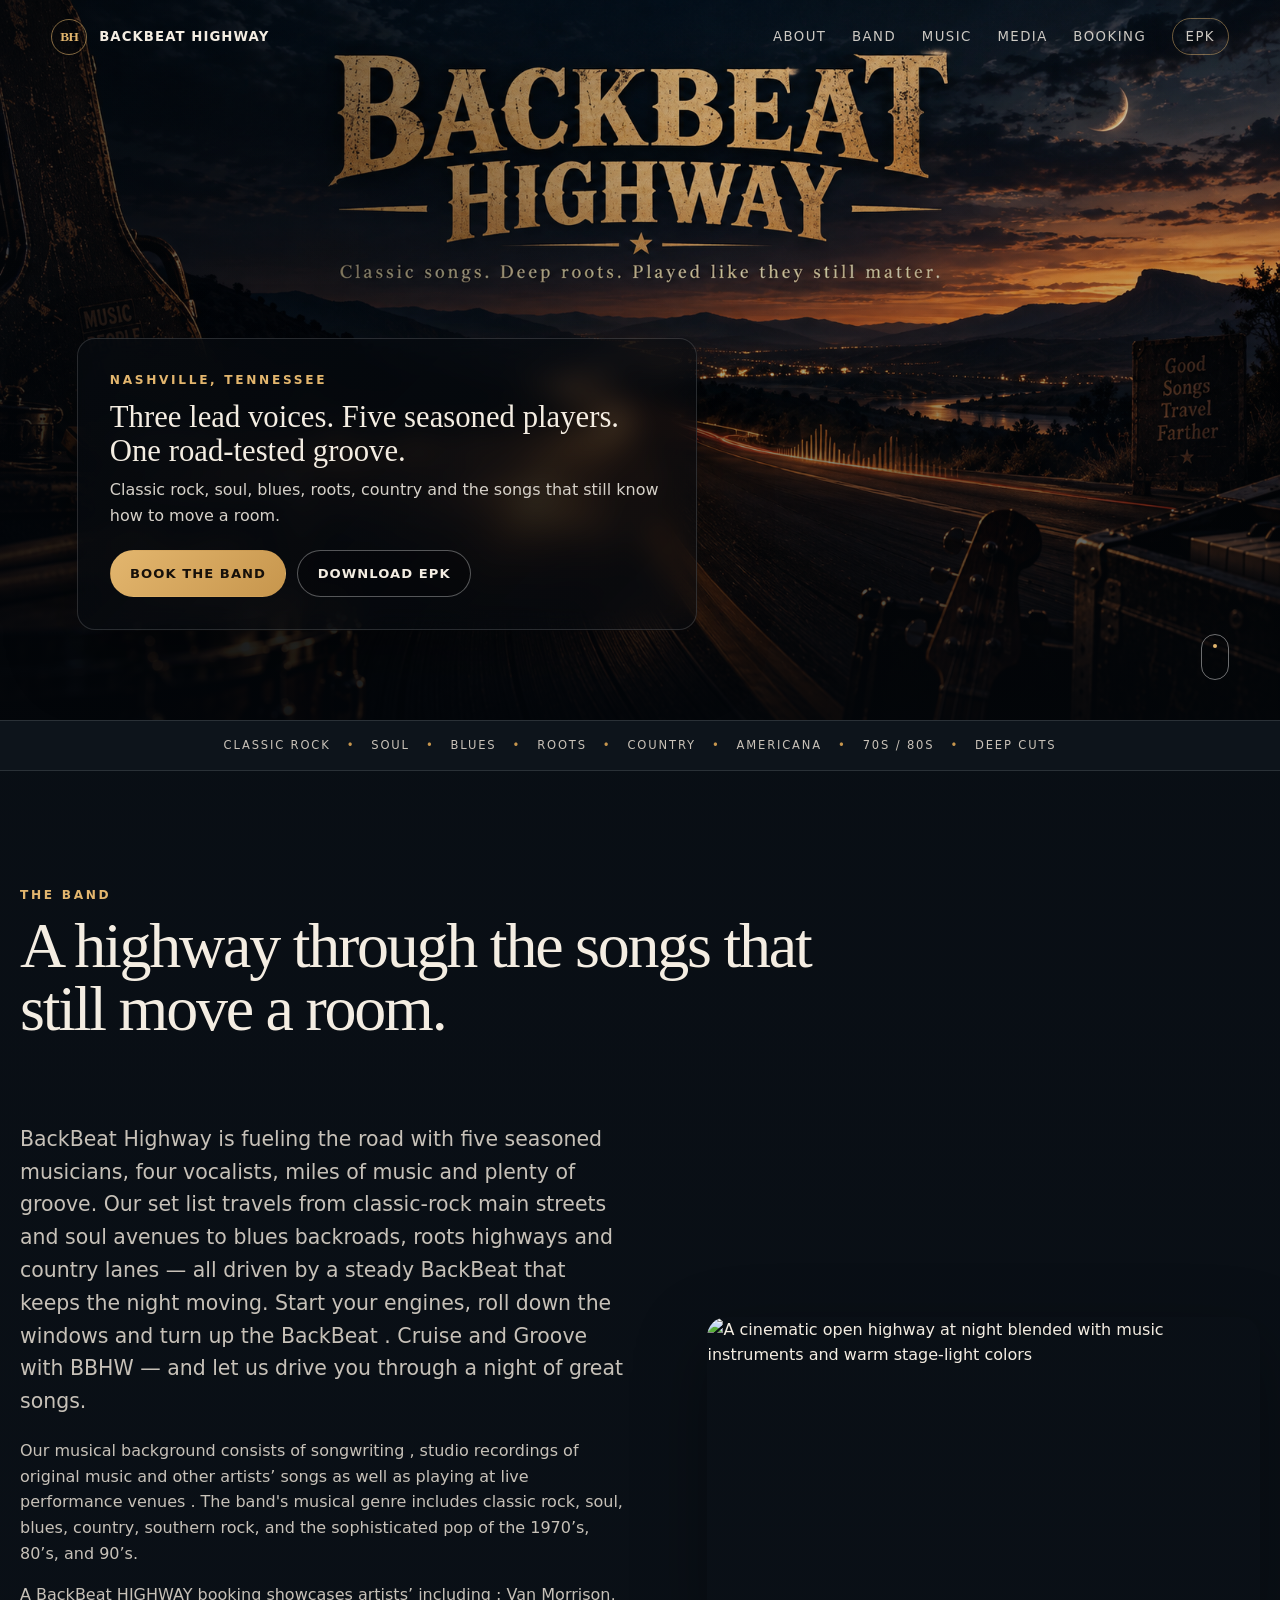
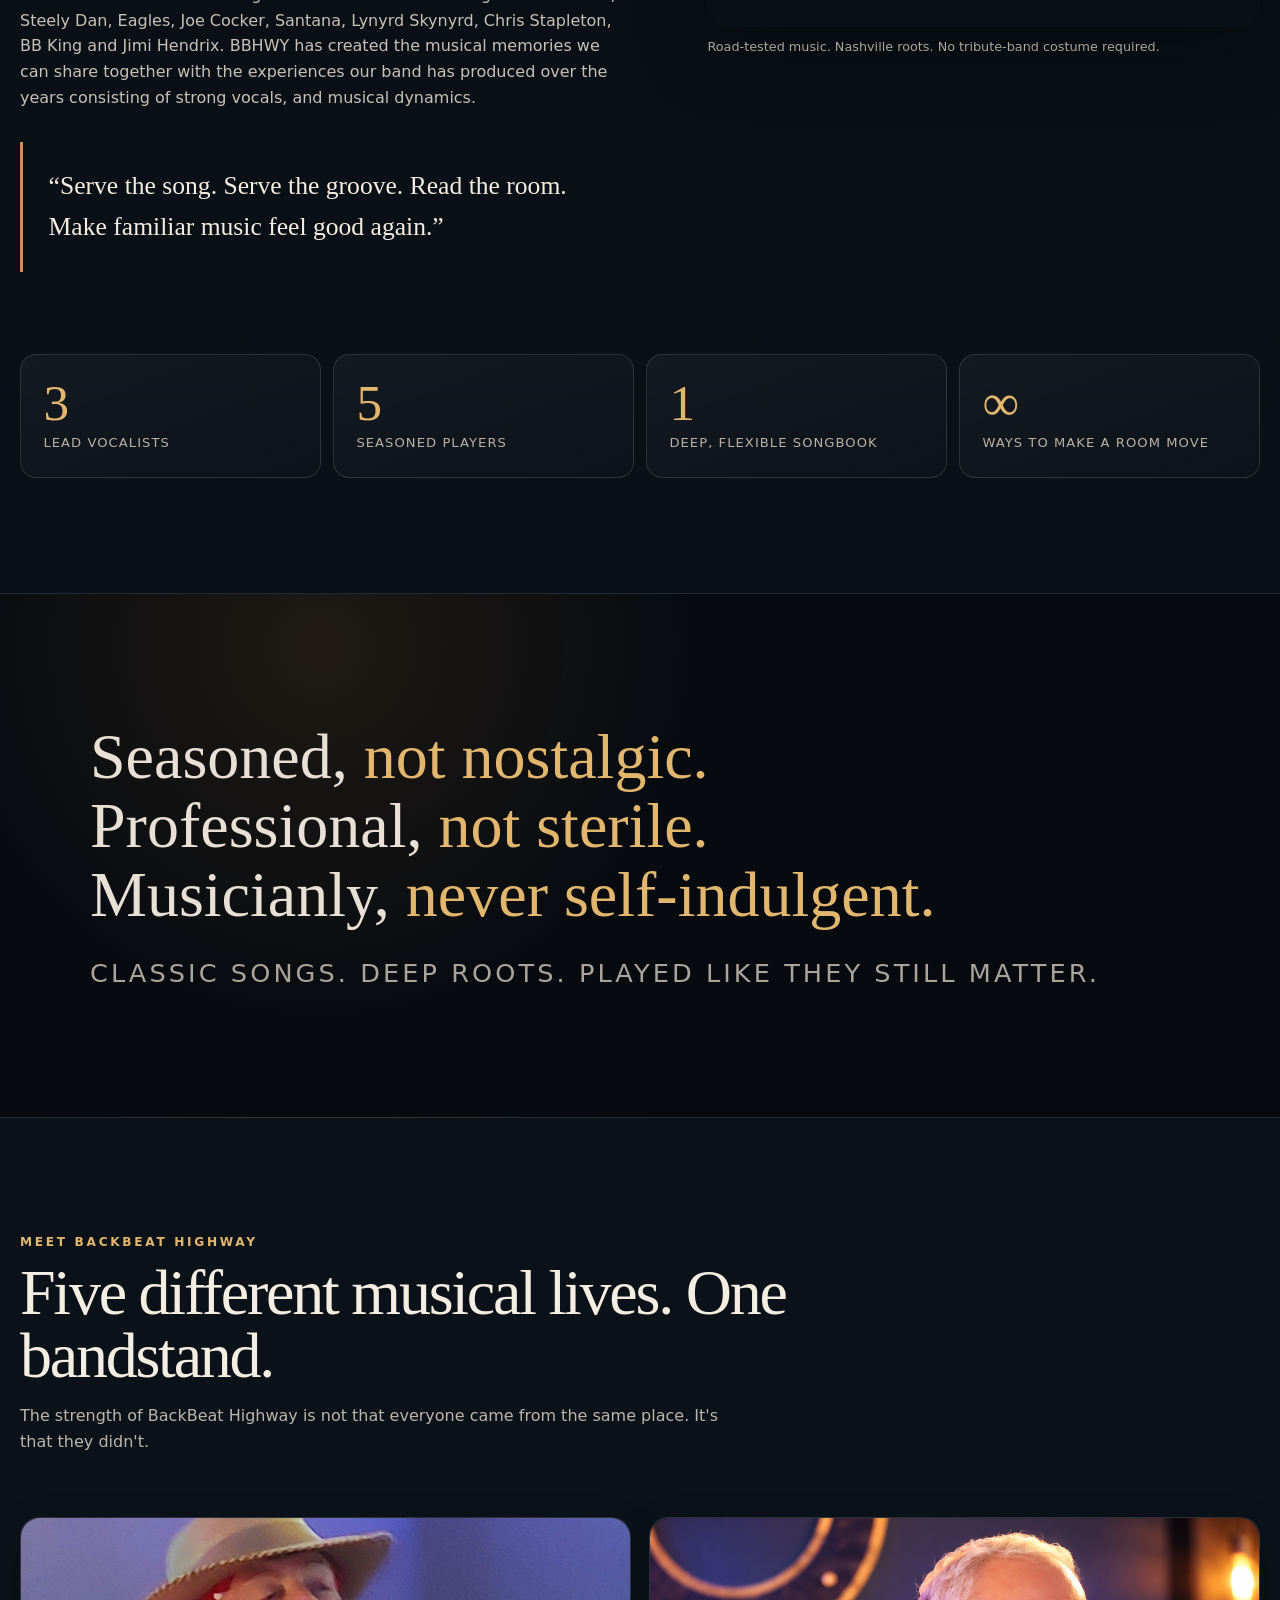
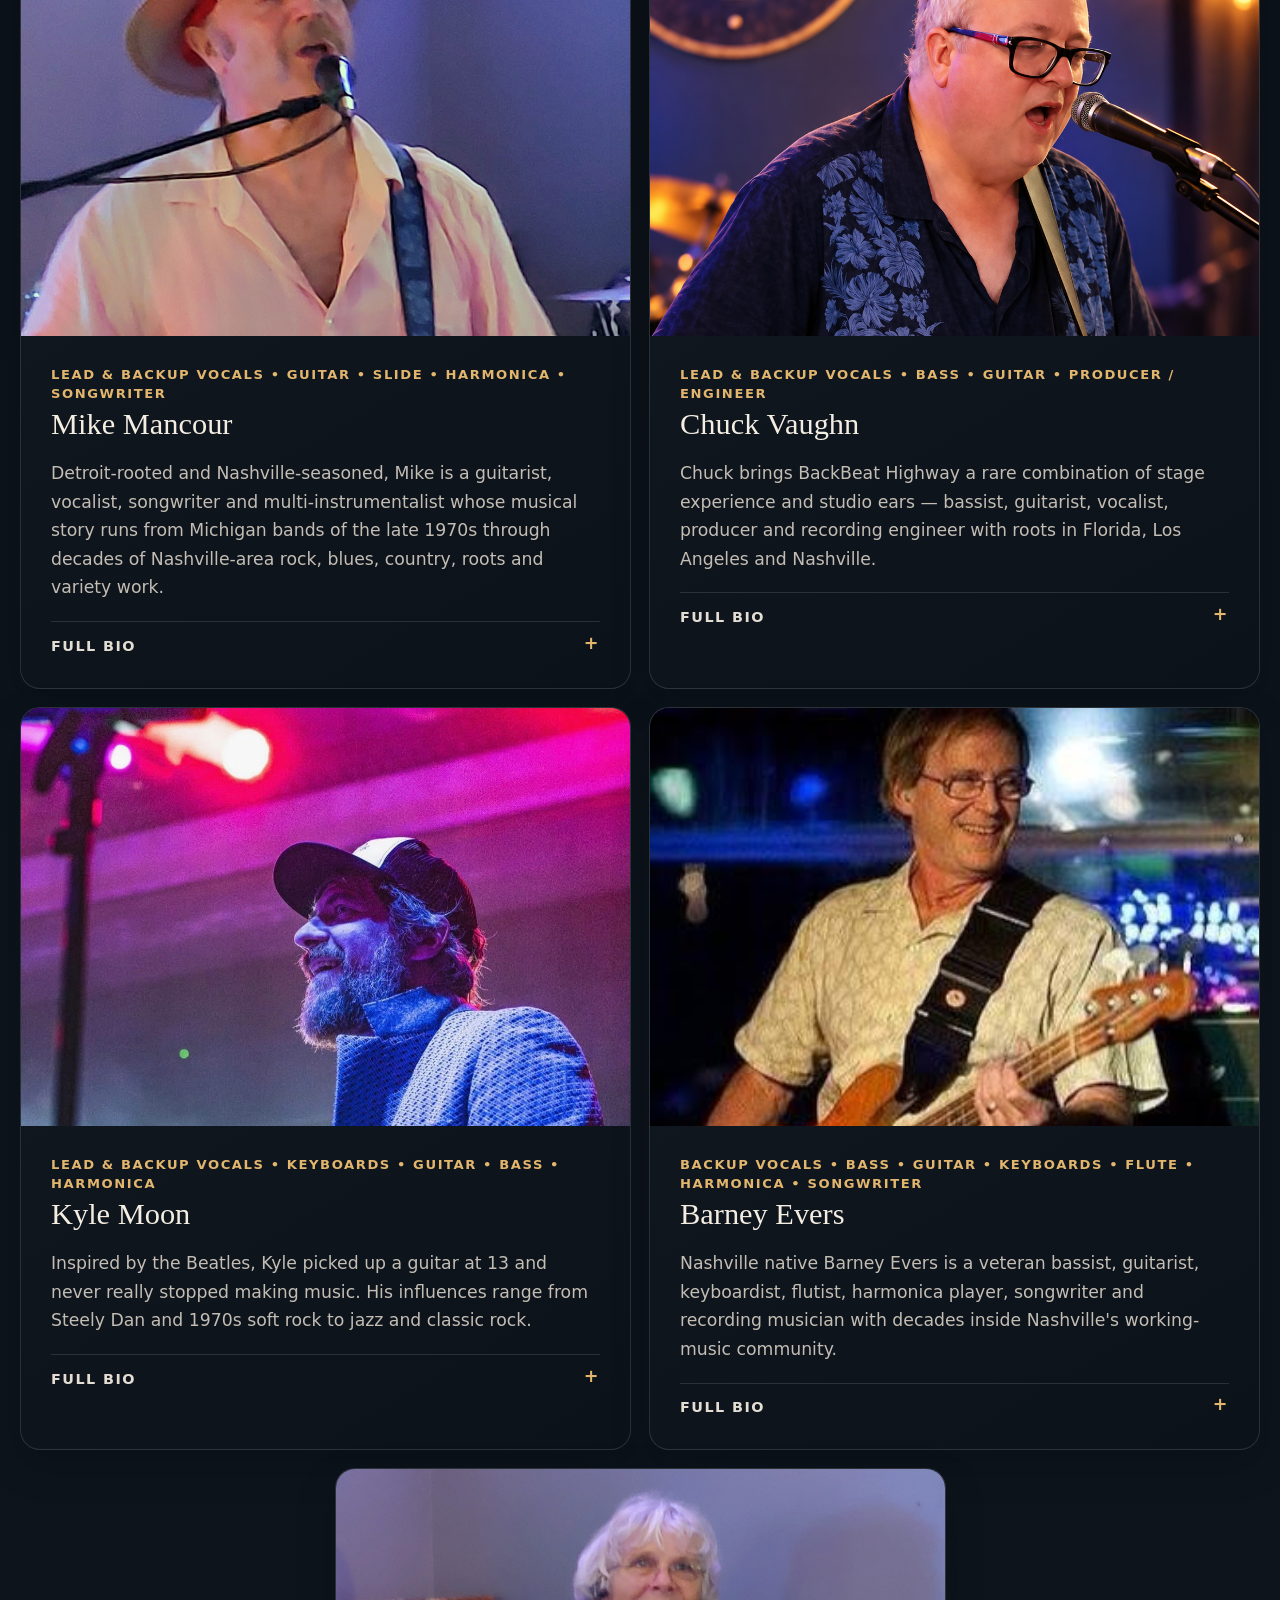
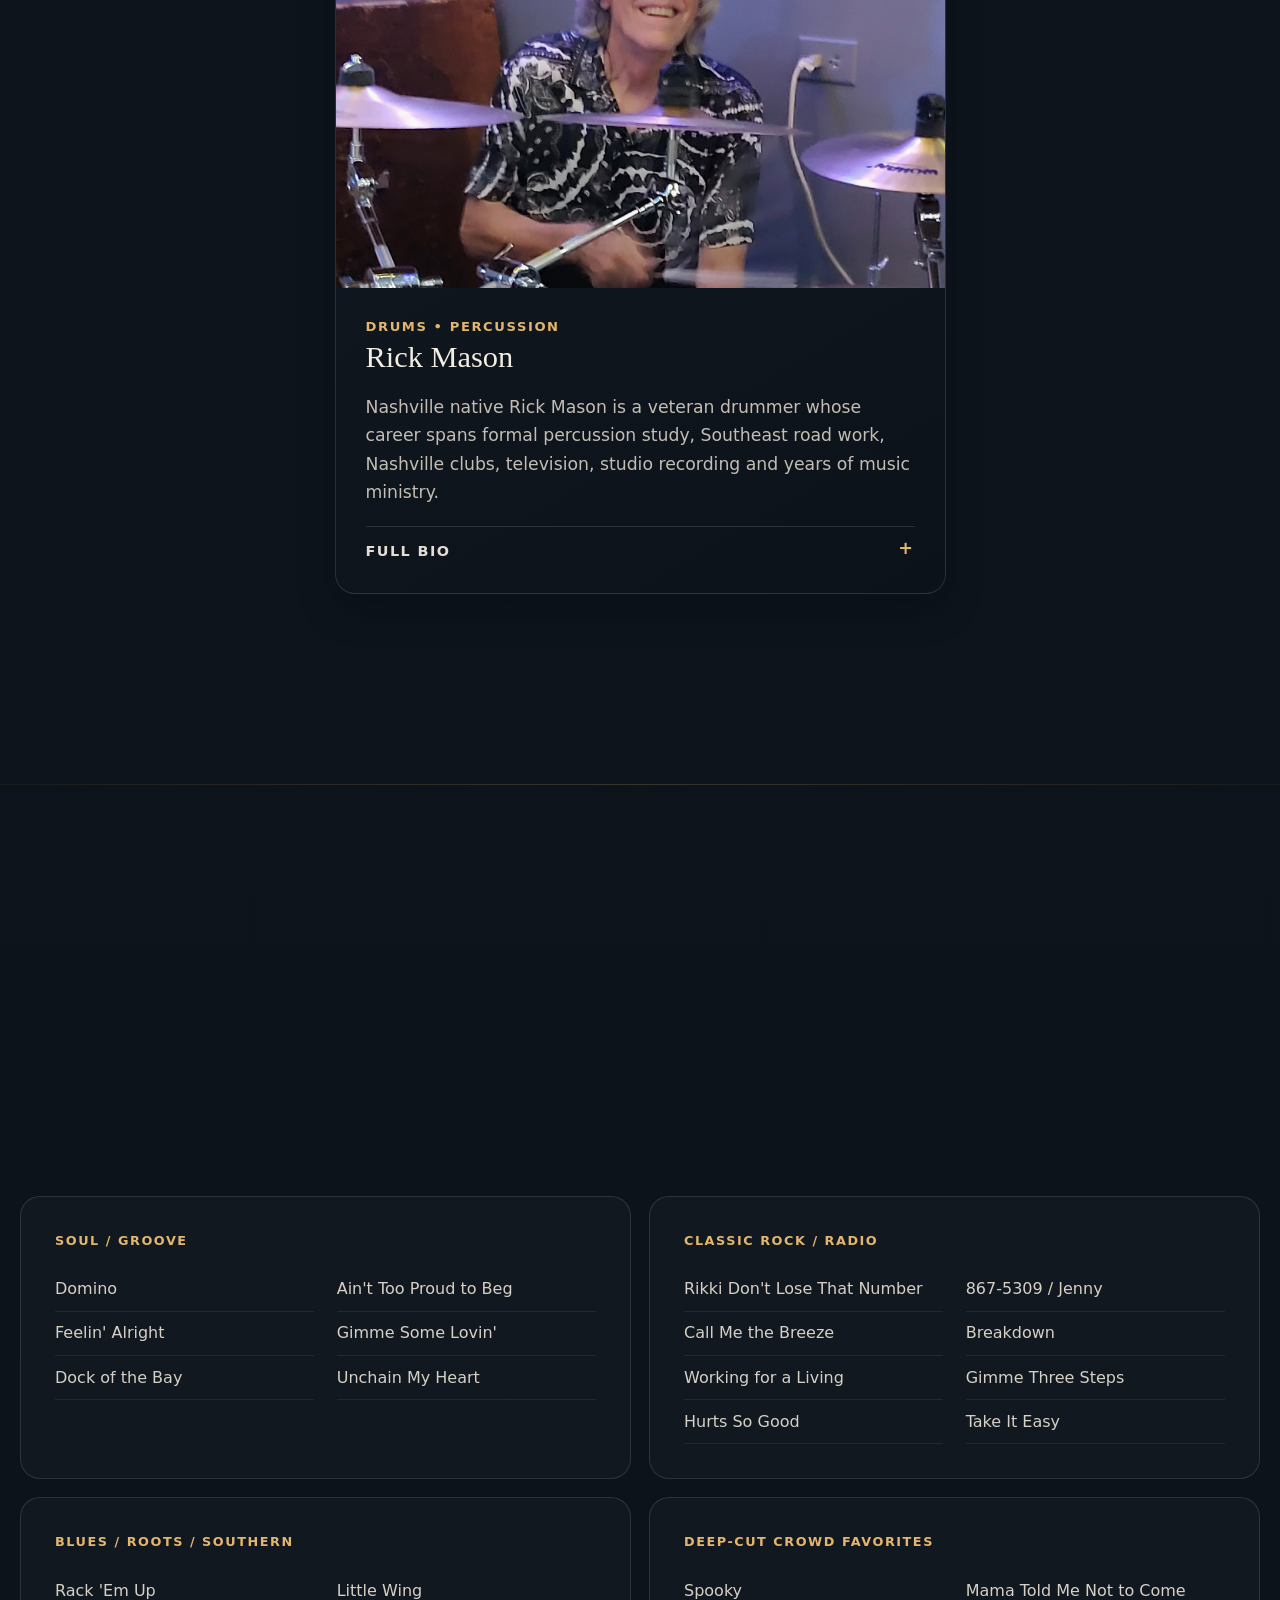
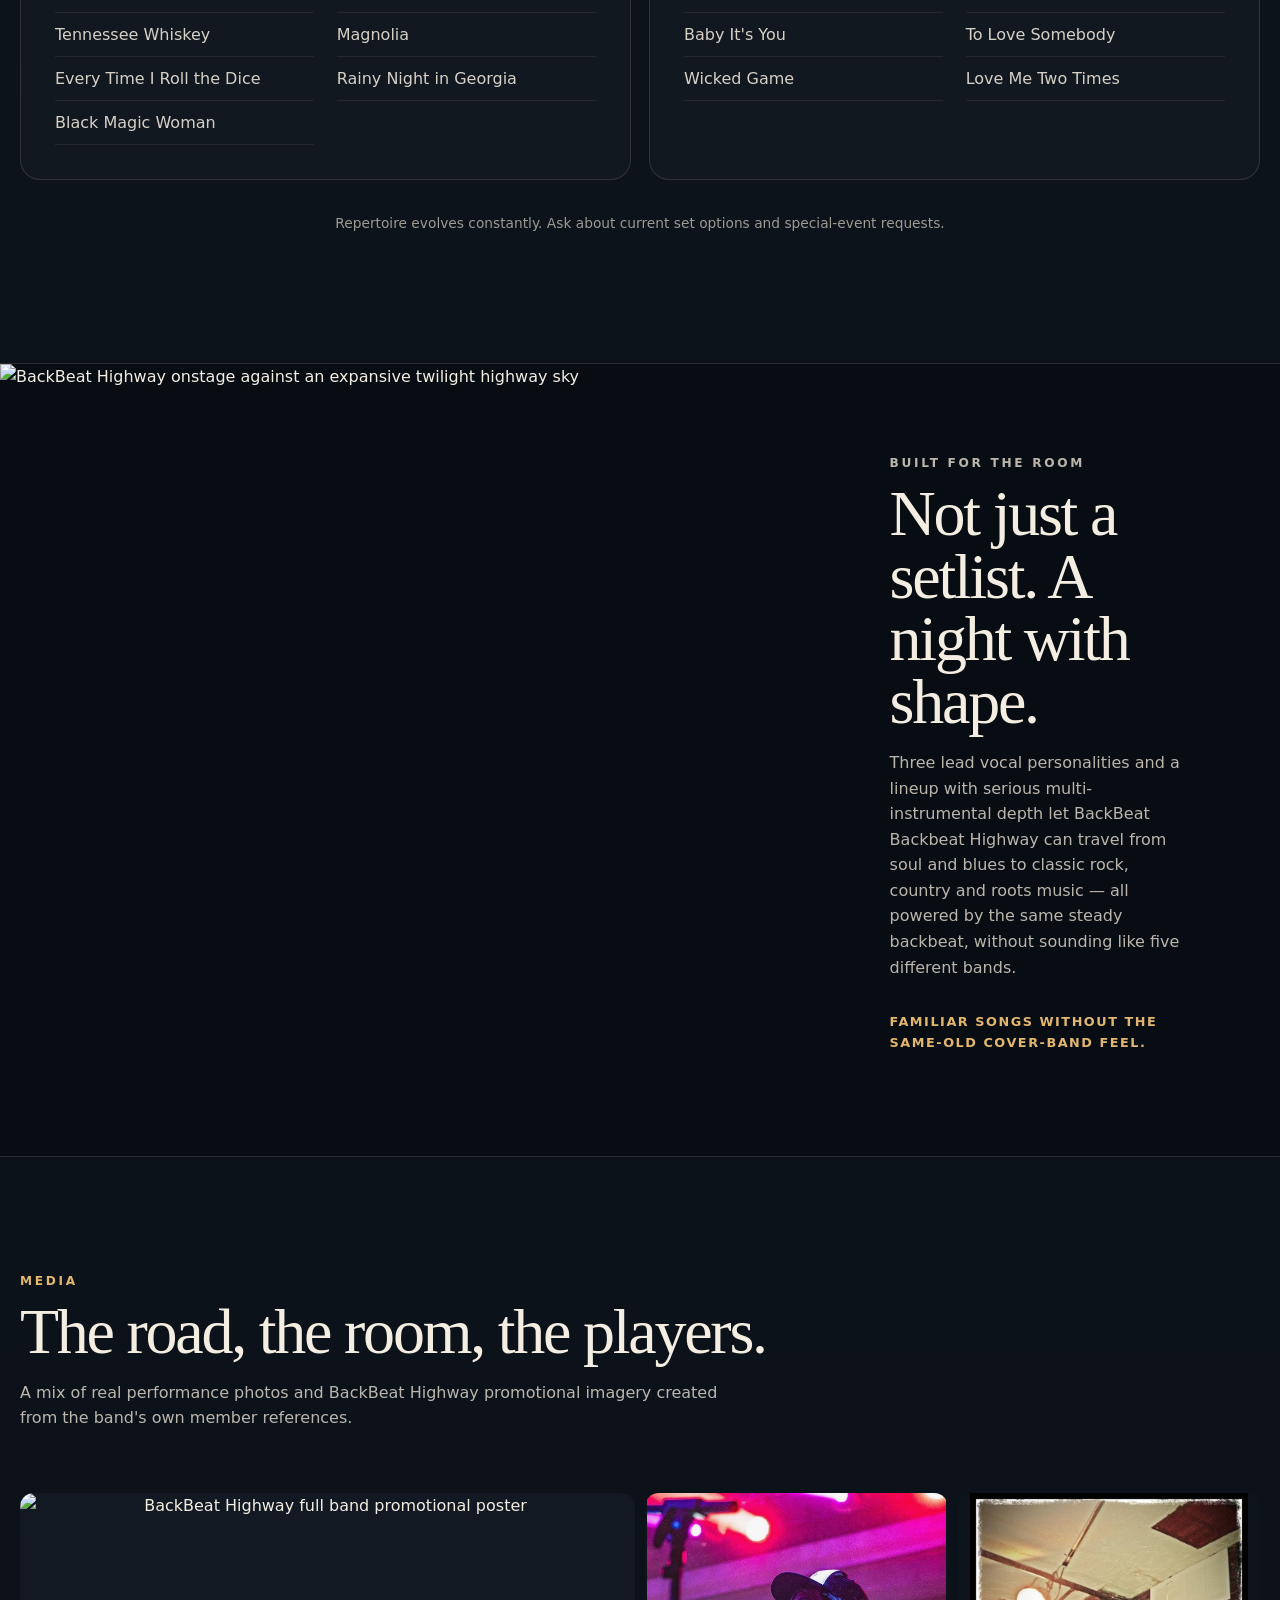
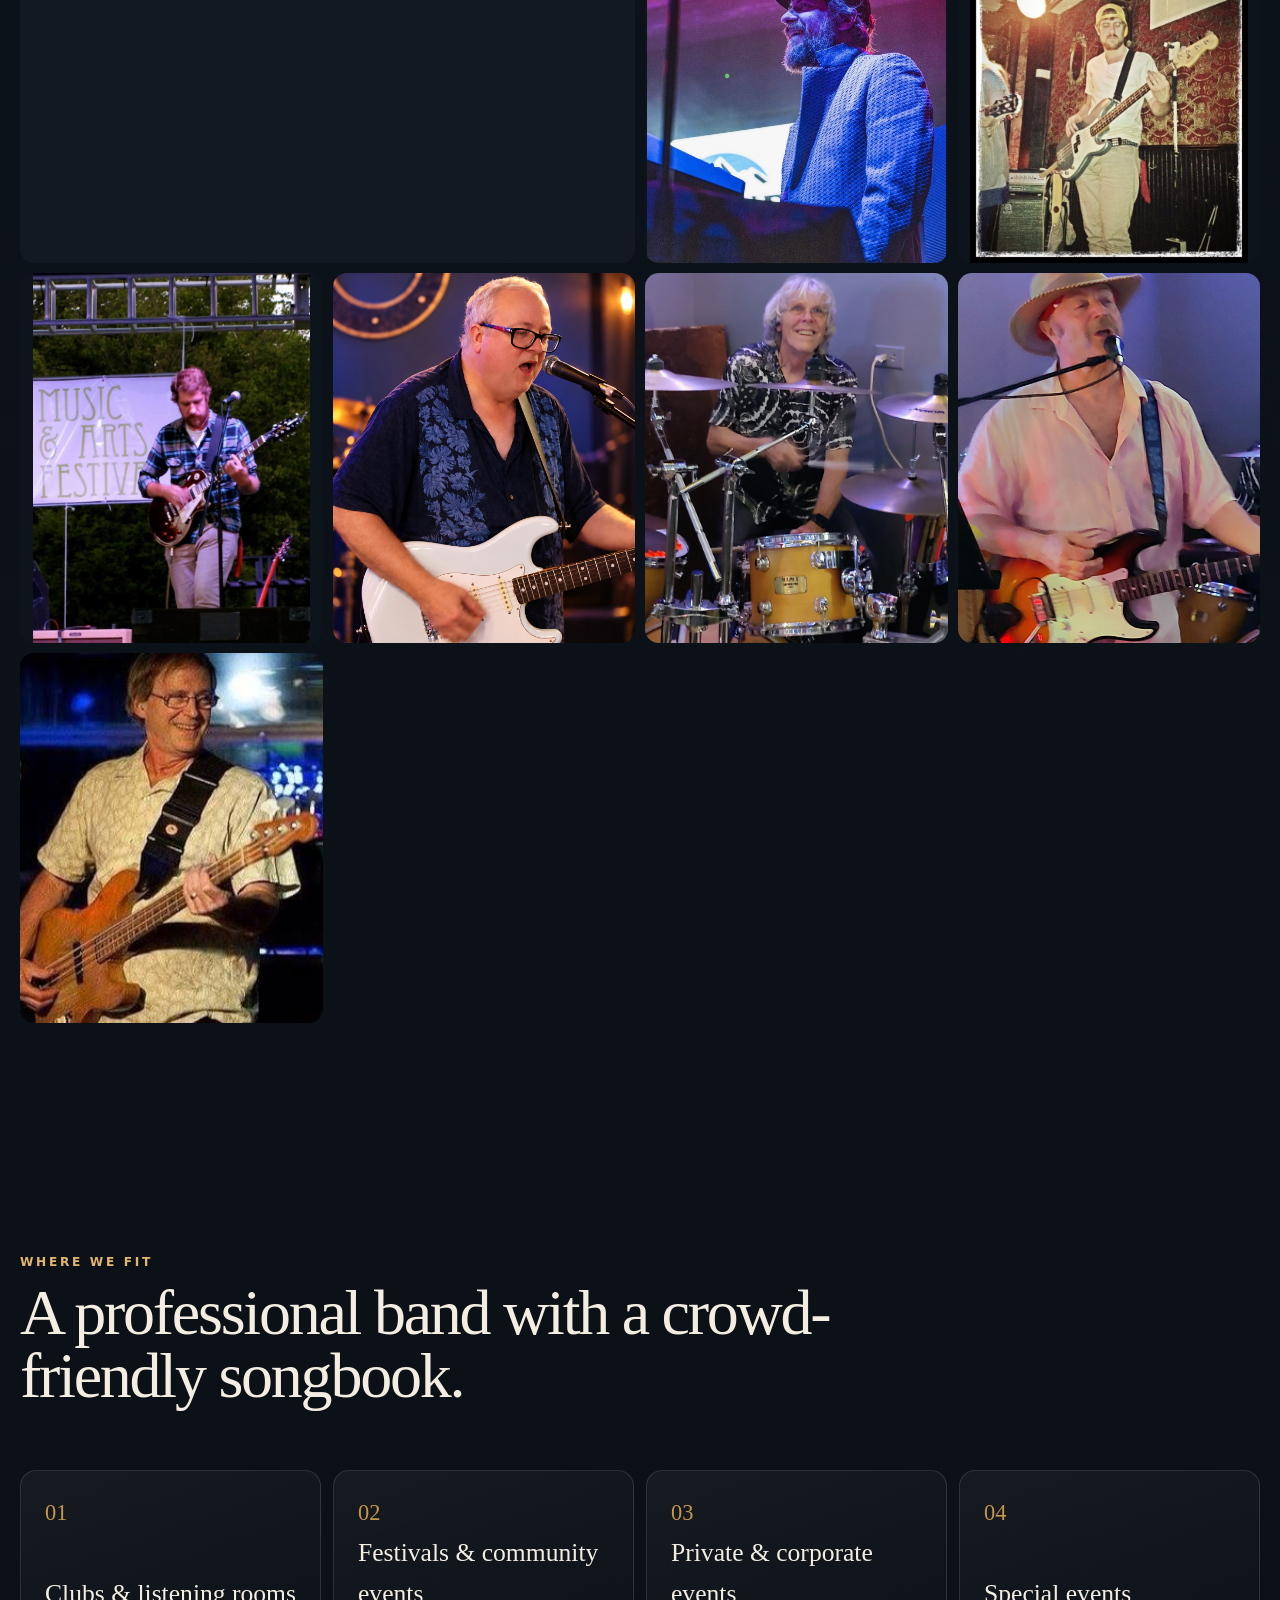
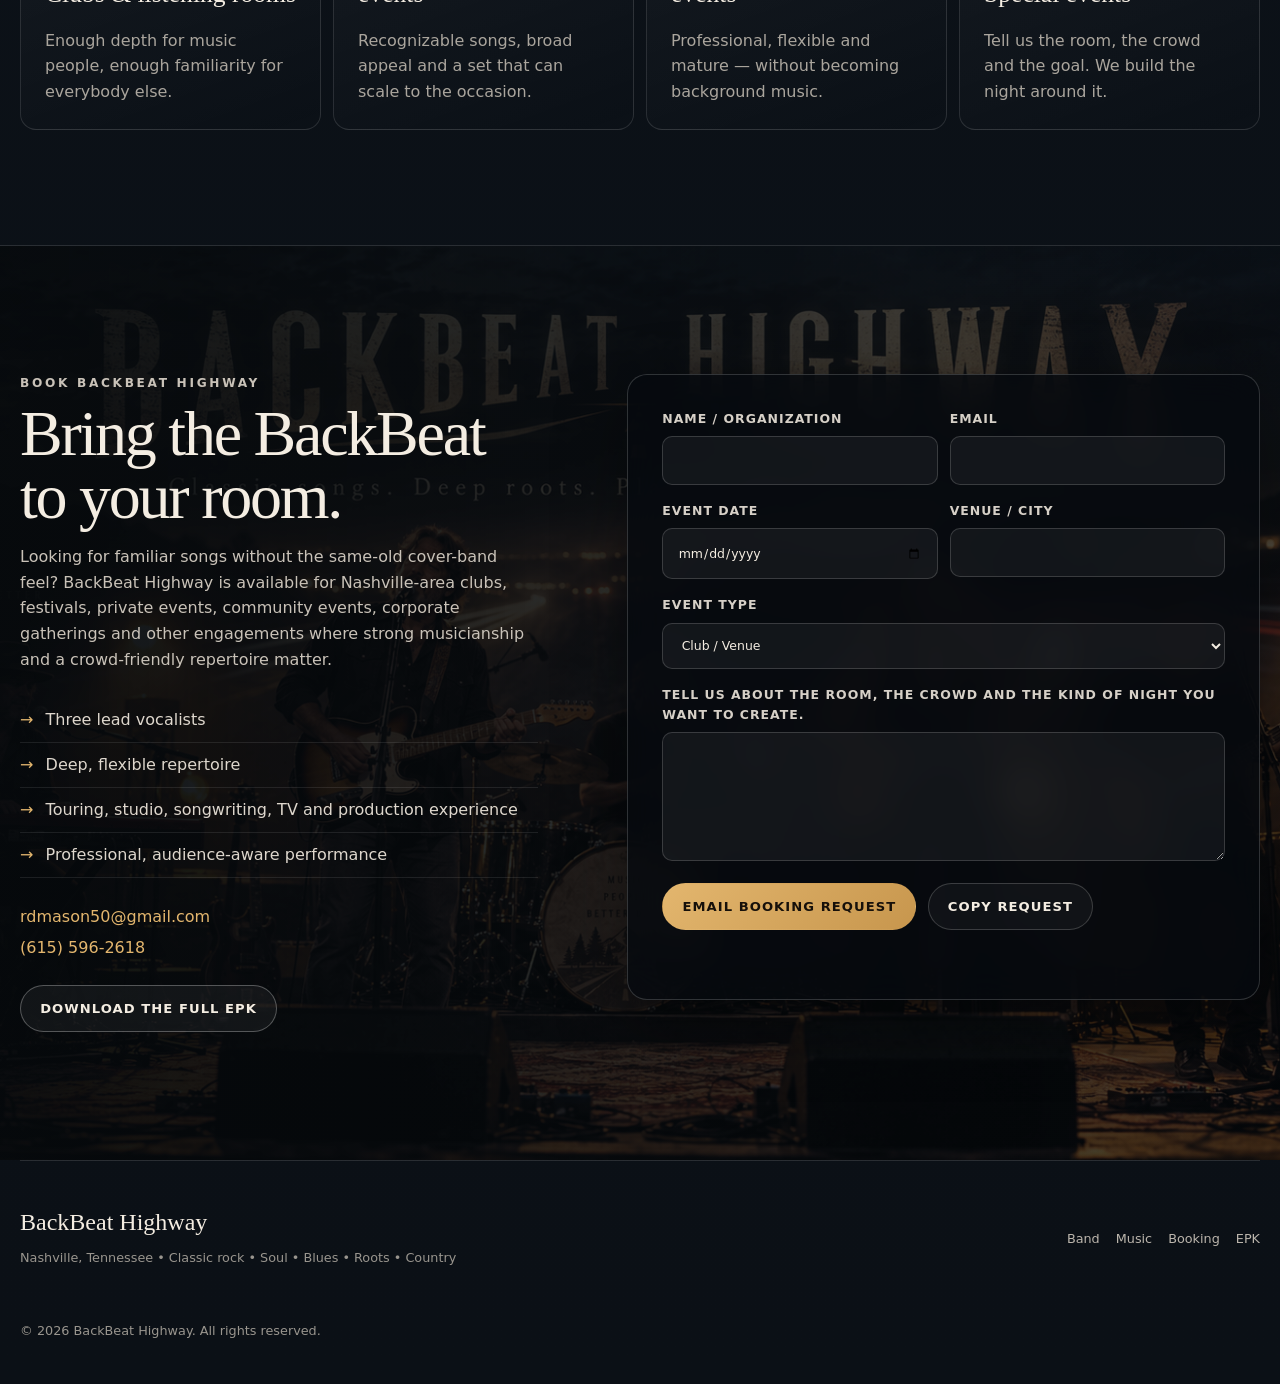
==== commit dc530beb: "Final Backbeat Highway site update" ====
--- a/index.html
+++ b/index.html
@@ -173,7 +173,7 @@
               <summary>Full bio</summary>
               <div class="details-copy">
                 <p>Barney studied guitar and string bass in the University of Tennessee jazz program and went on to play bass with <strong>Eddie Rabbitt, Johnny Rodriguez and Pam Tillis</strong>.</p>
-                <p>His original recordings have featured an accomplished circle of musicians including Billy Crain, Billy Anderson, Andy Byrd, Mackin P. Davis, Bob Mater, Michael Lind, Bart Rollins and Tim Murphy, along with co-writer Mill Haynes. Barney maintains a catalog of roughly 35 original songs.</p>
+                <p>His original recordings have featured an accomplished circle of musicians including Billy Crain, Billy Anderson, Andy Byrd, Mackin P. Davis, Bob Mater, Michael Lind, and Bart Rollins and Tim Murphy, along with co-writer Bill Haynes. Barney maintains a catalog of roughly 35 original songs.</p>
               </div>
             </details>
           </div>
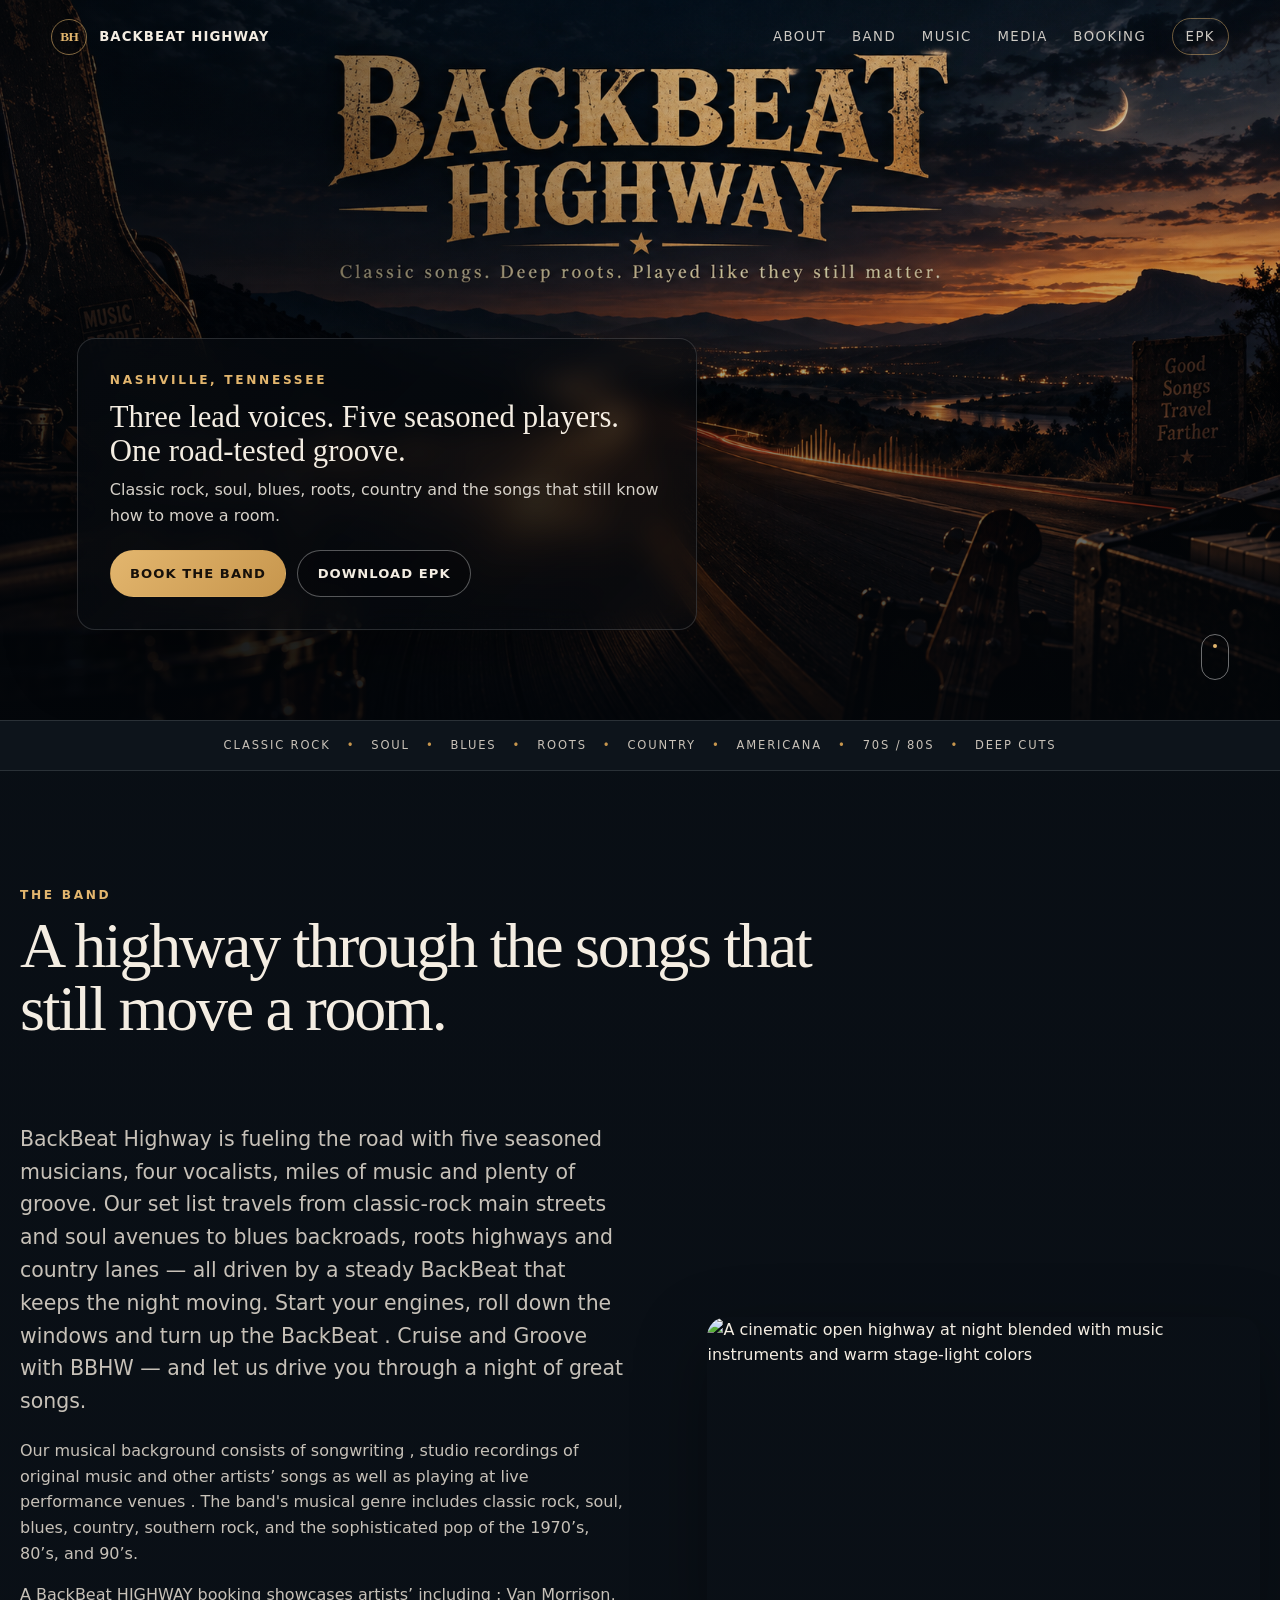
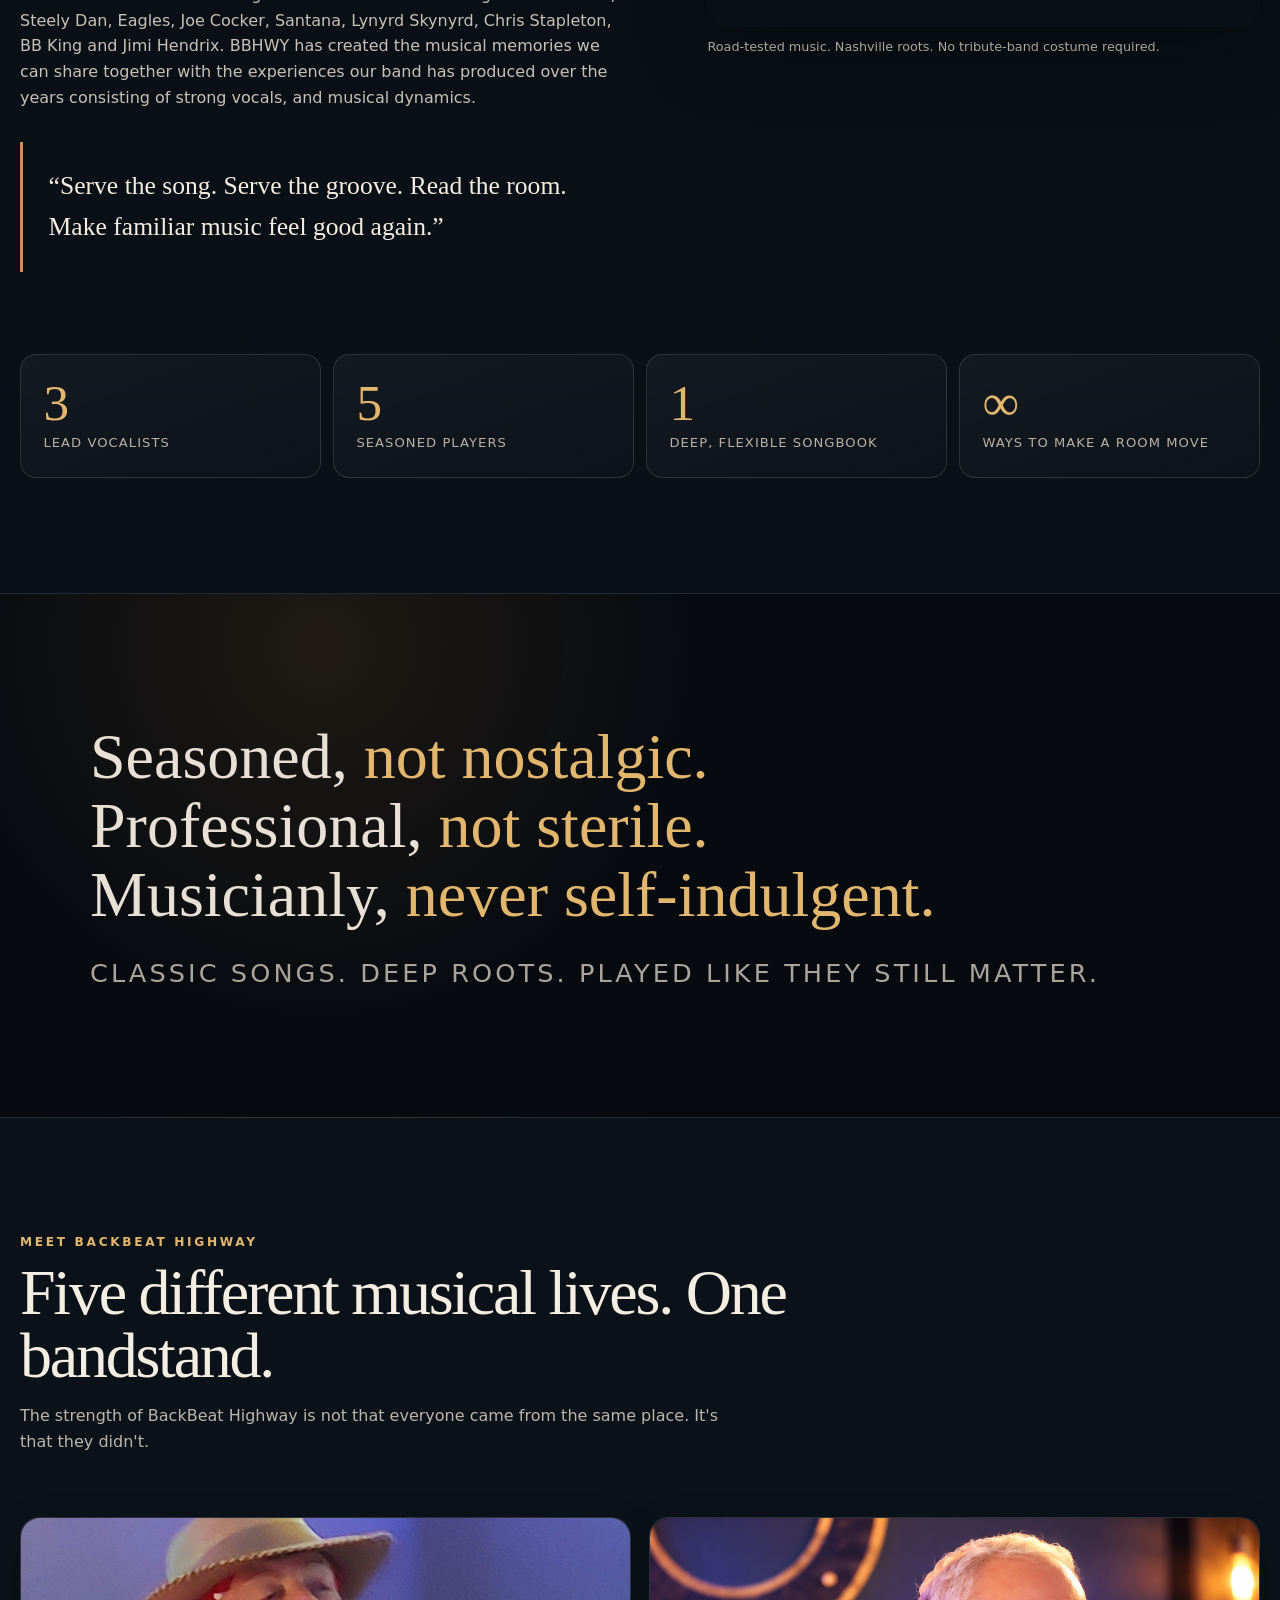
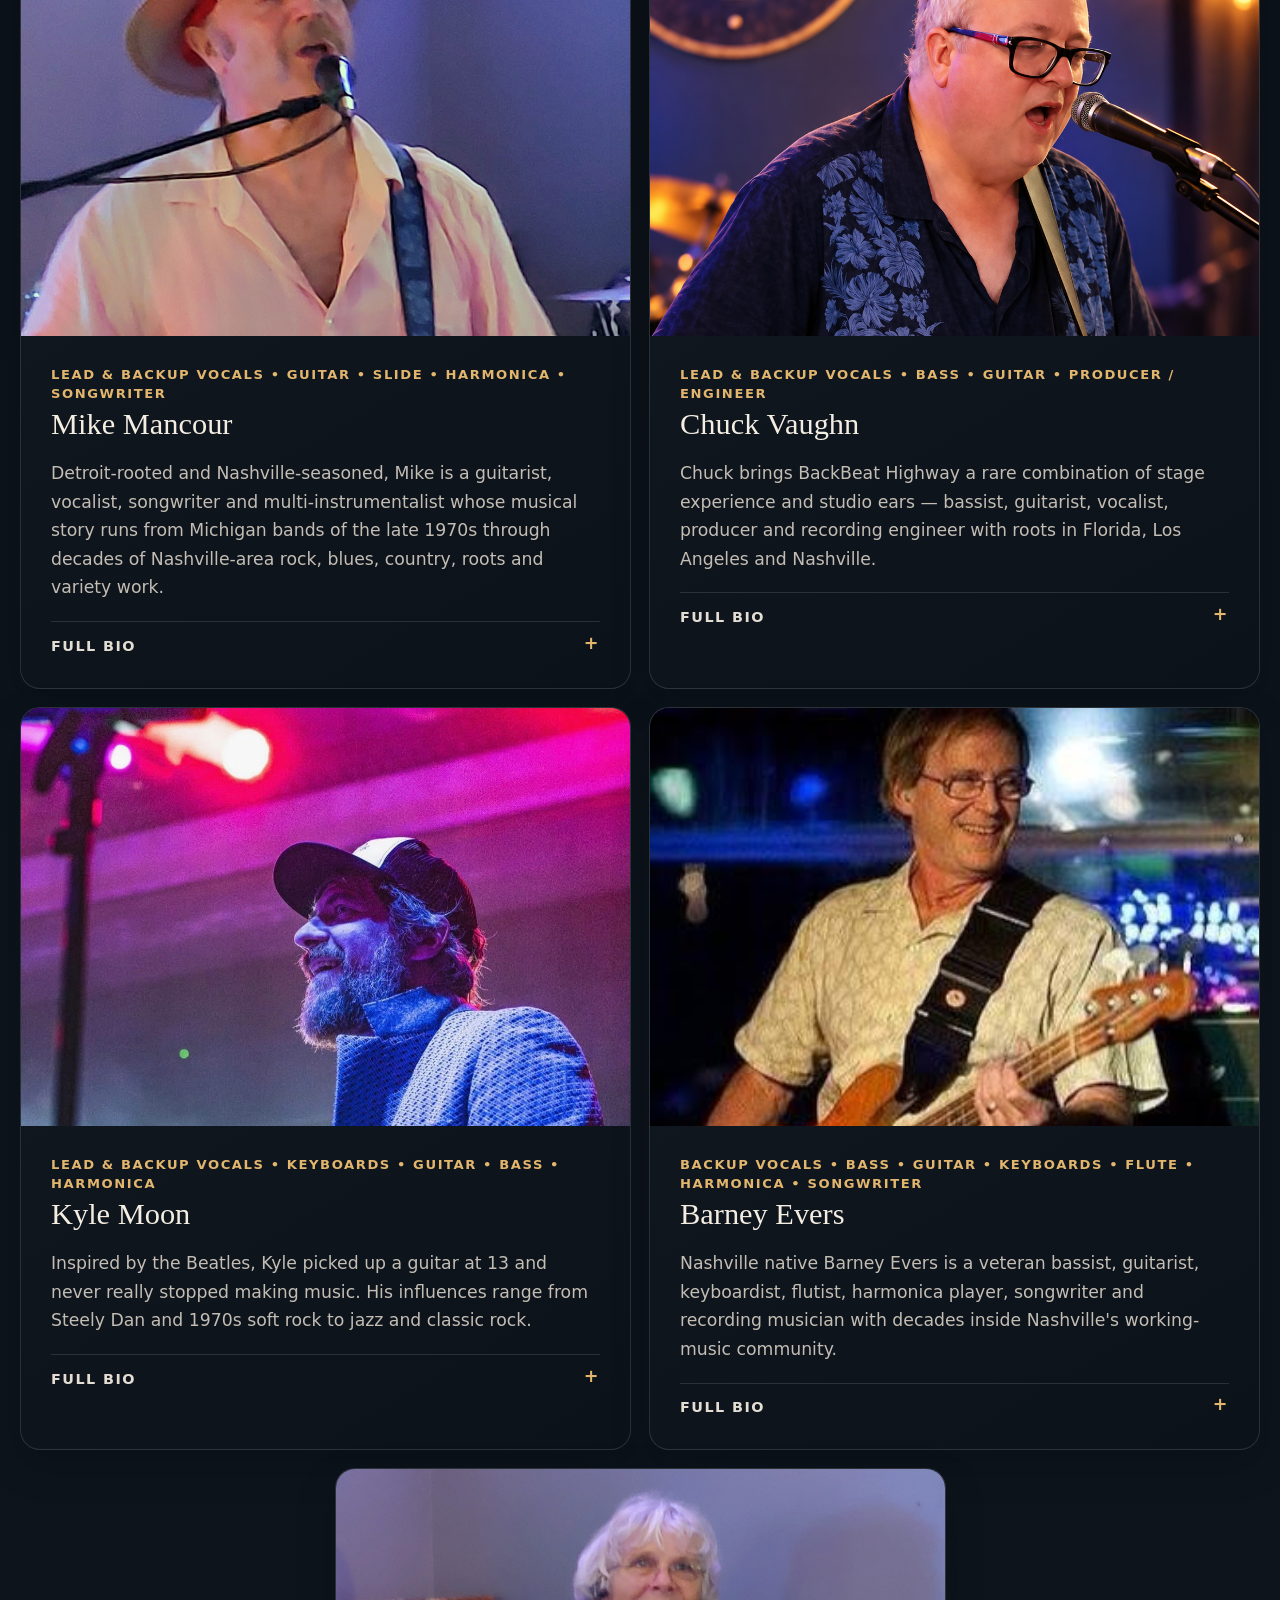
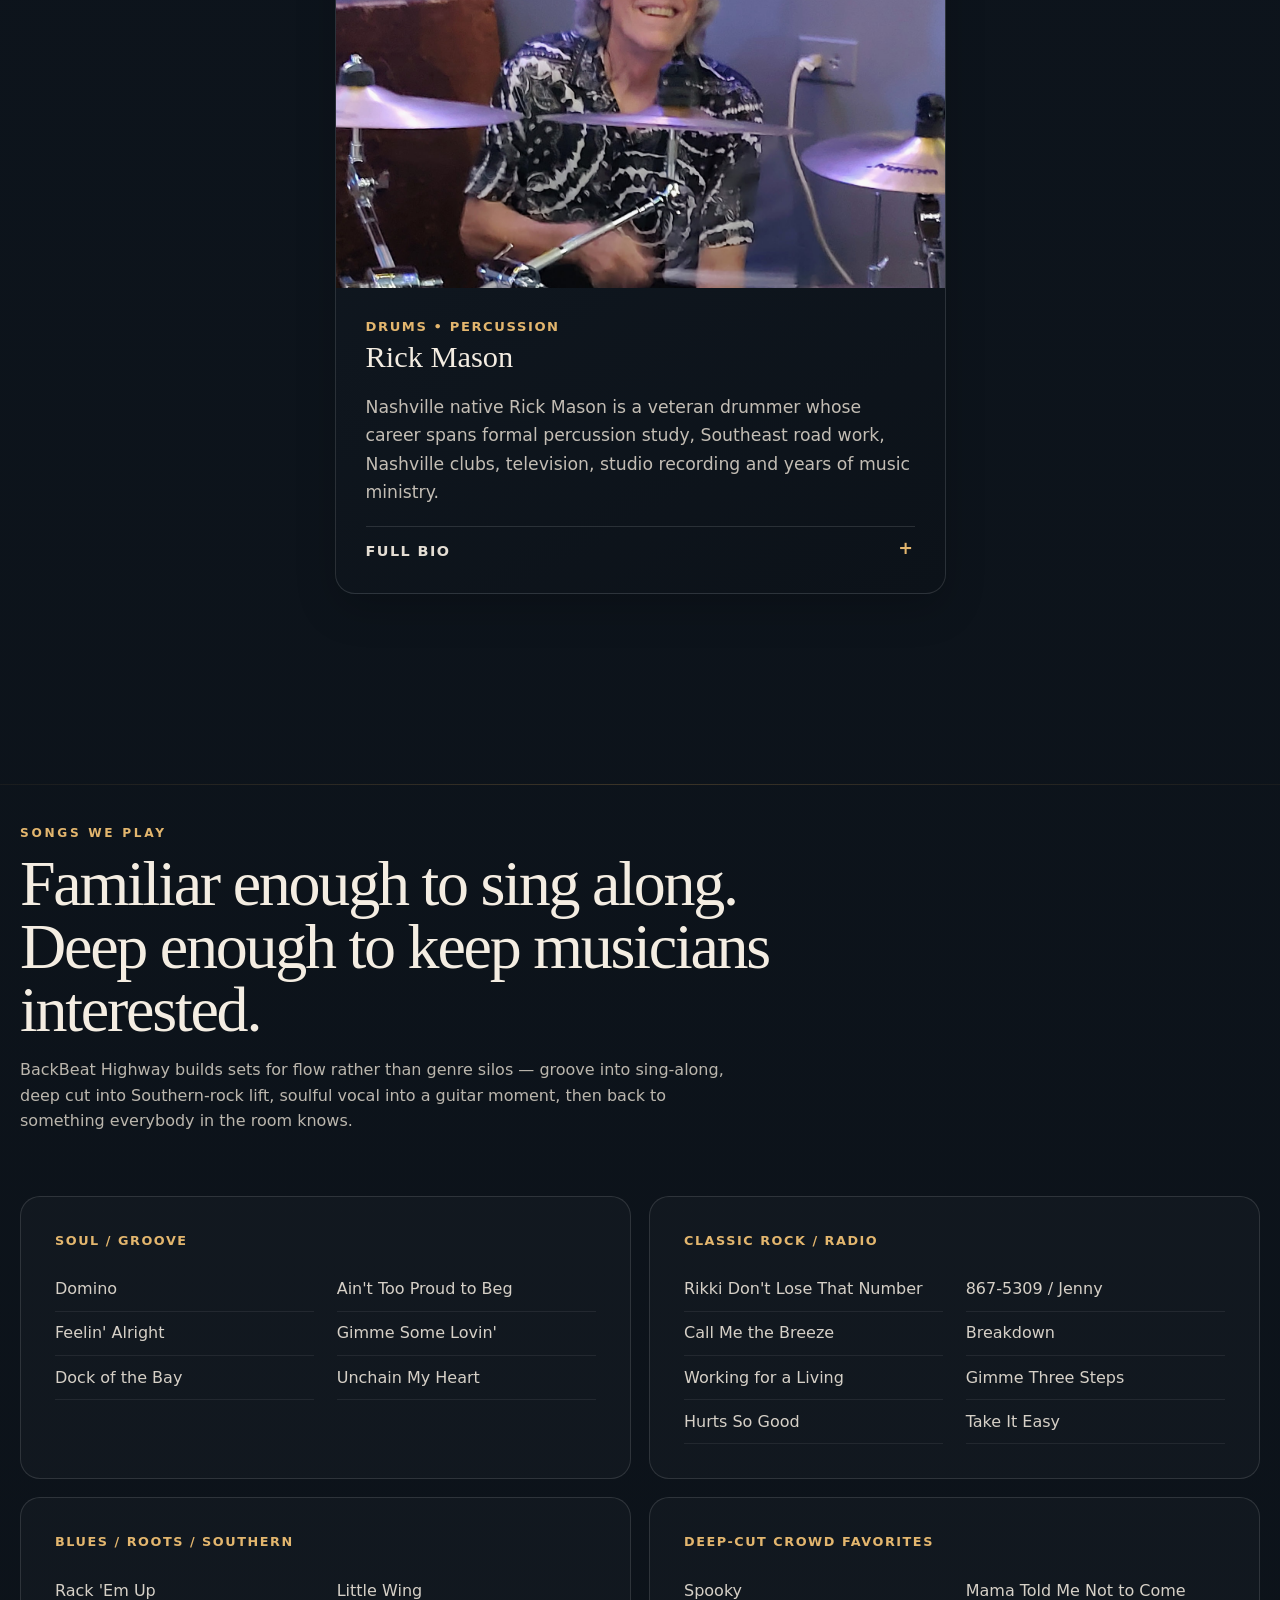
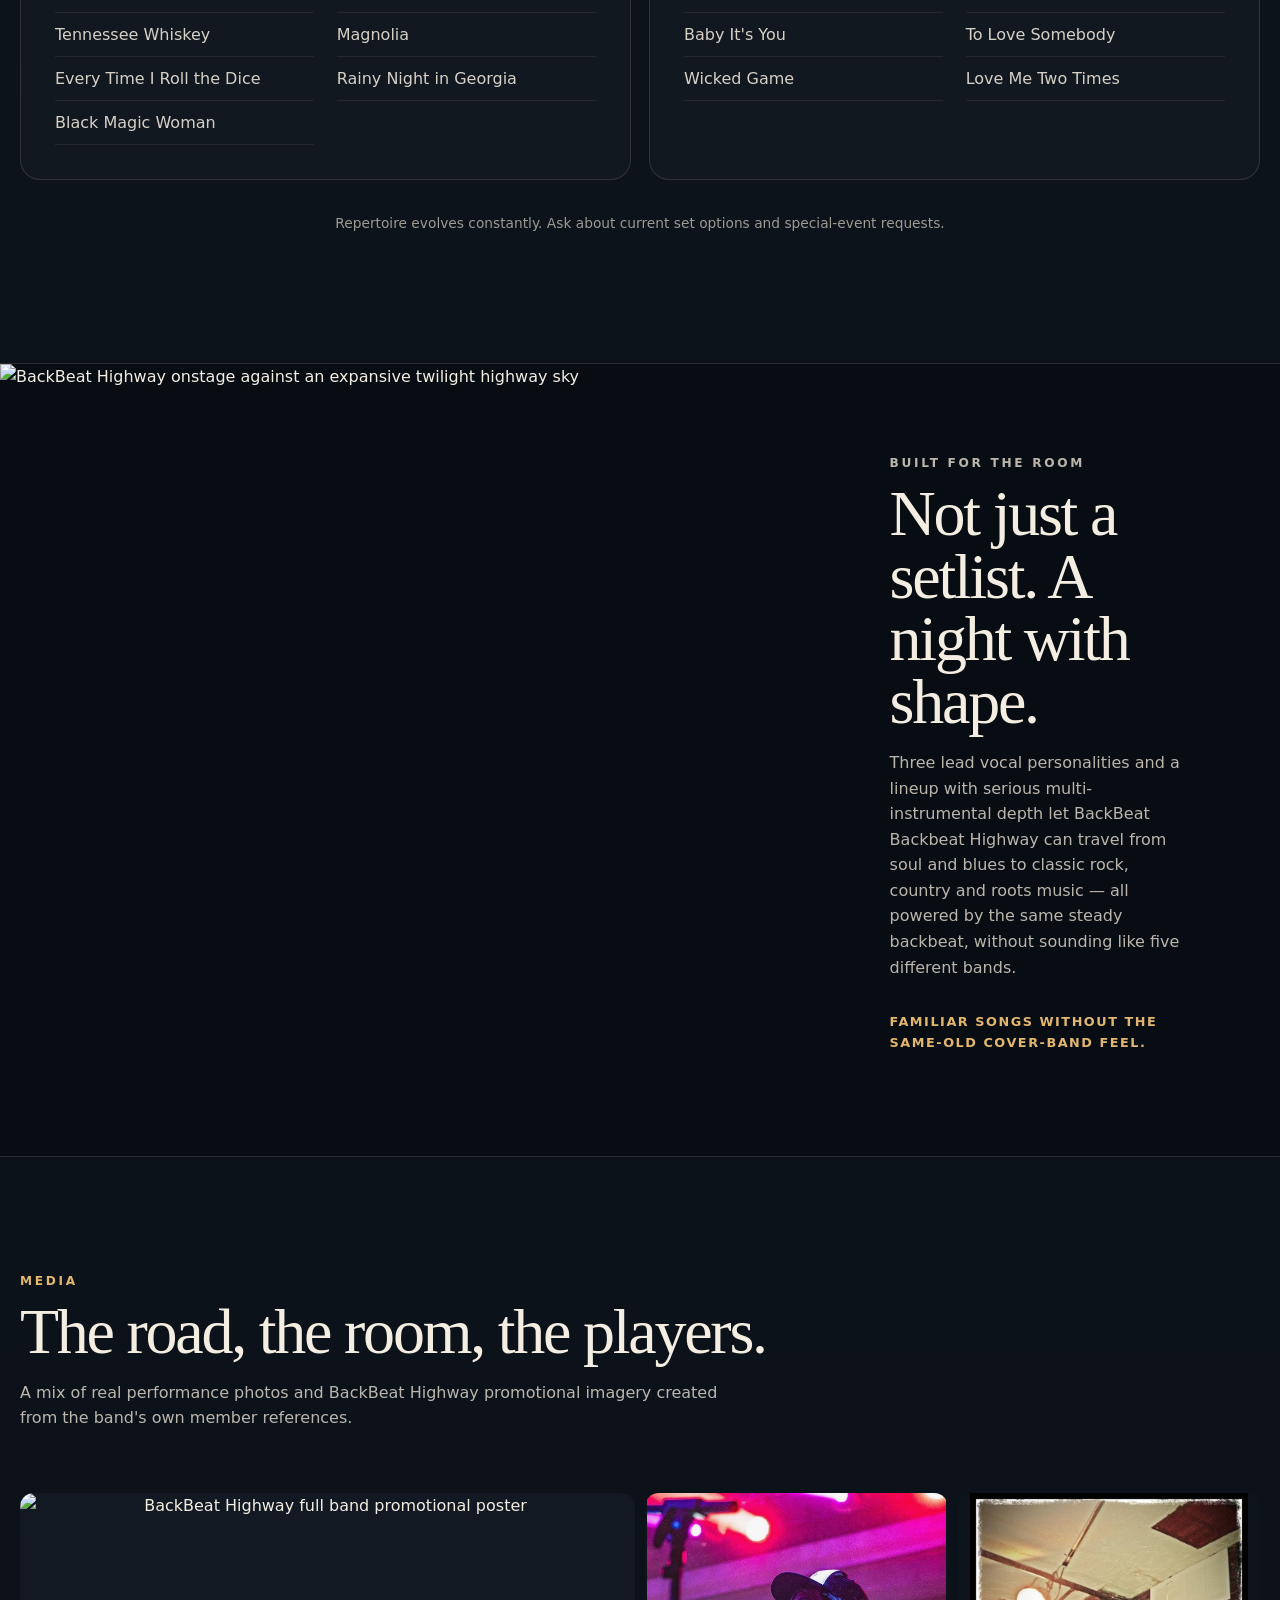
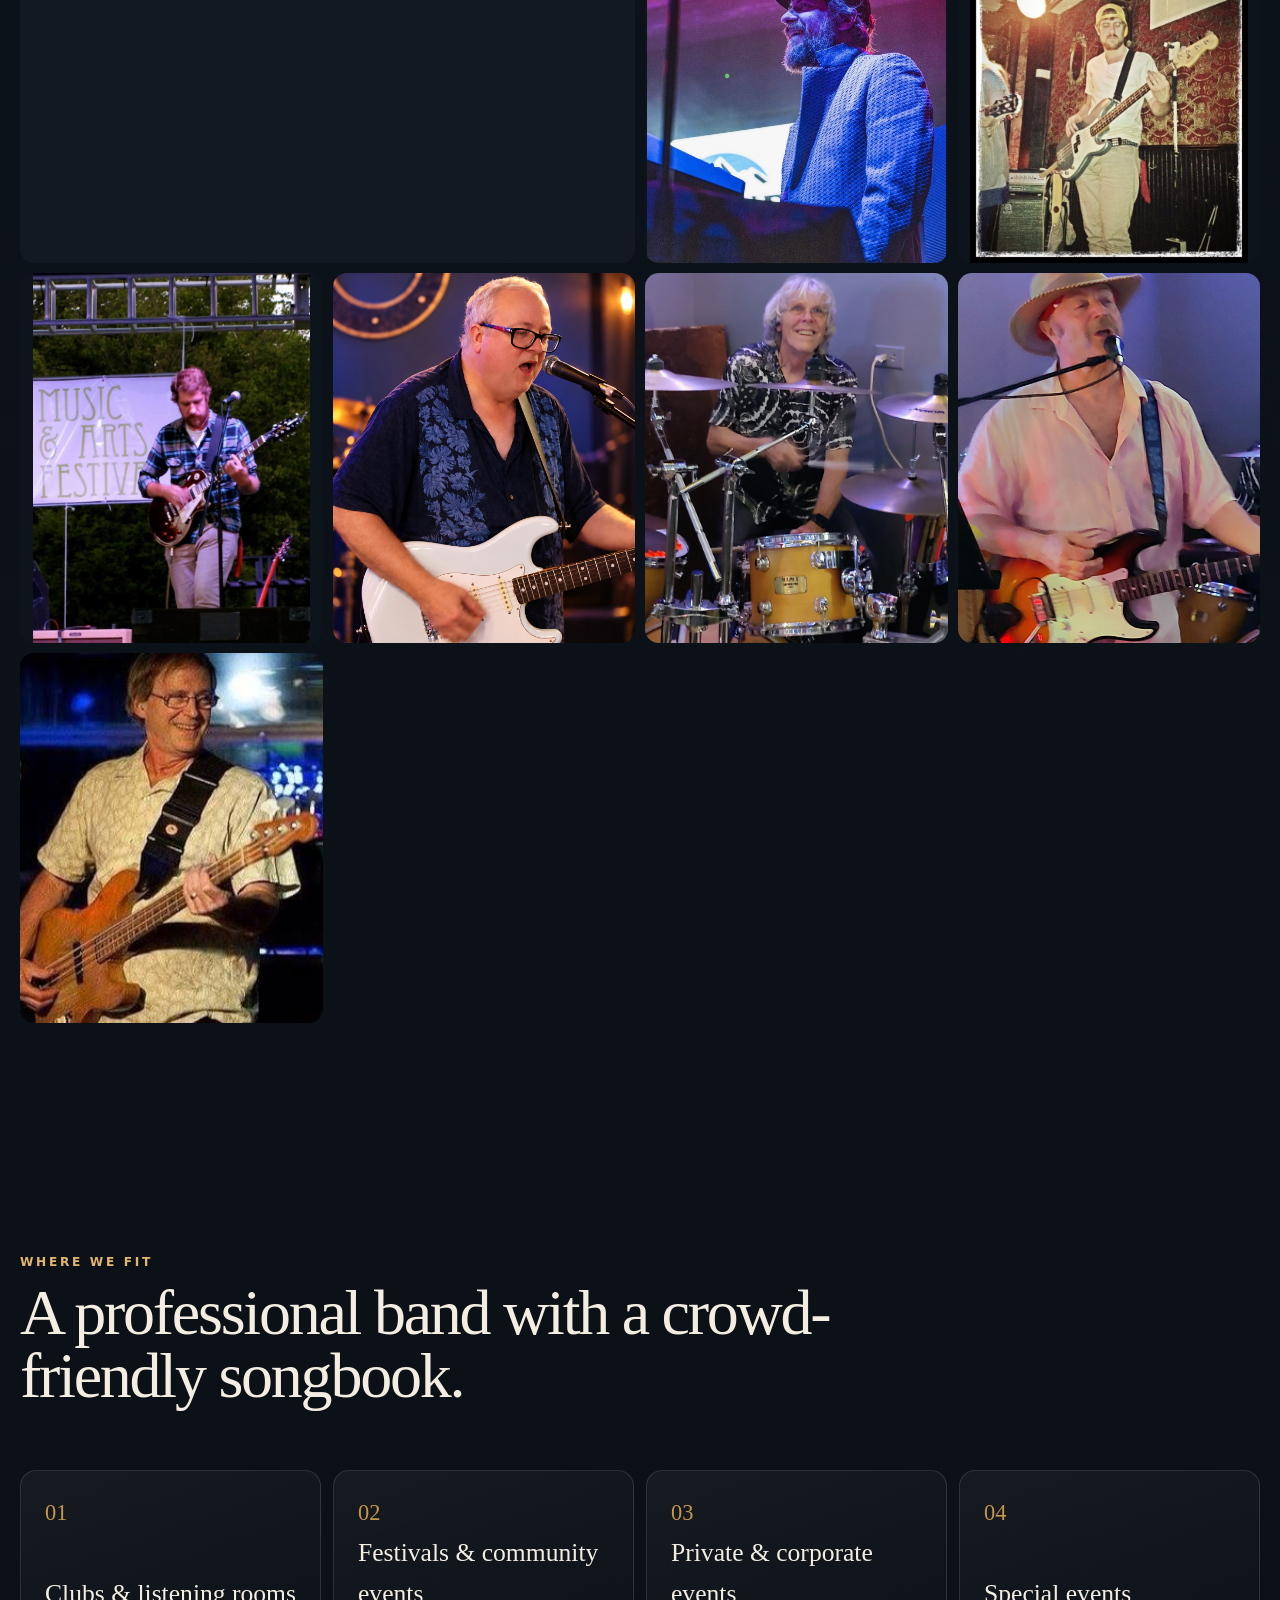
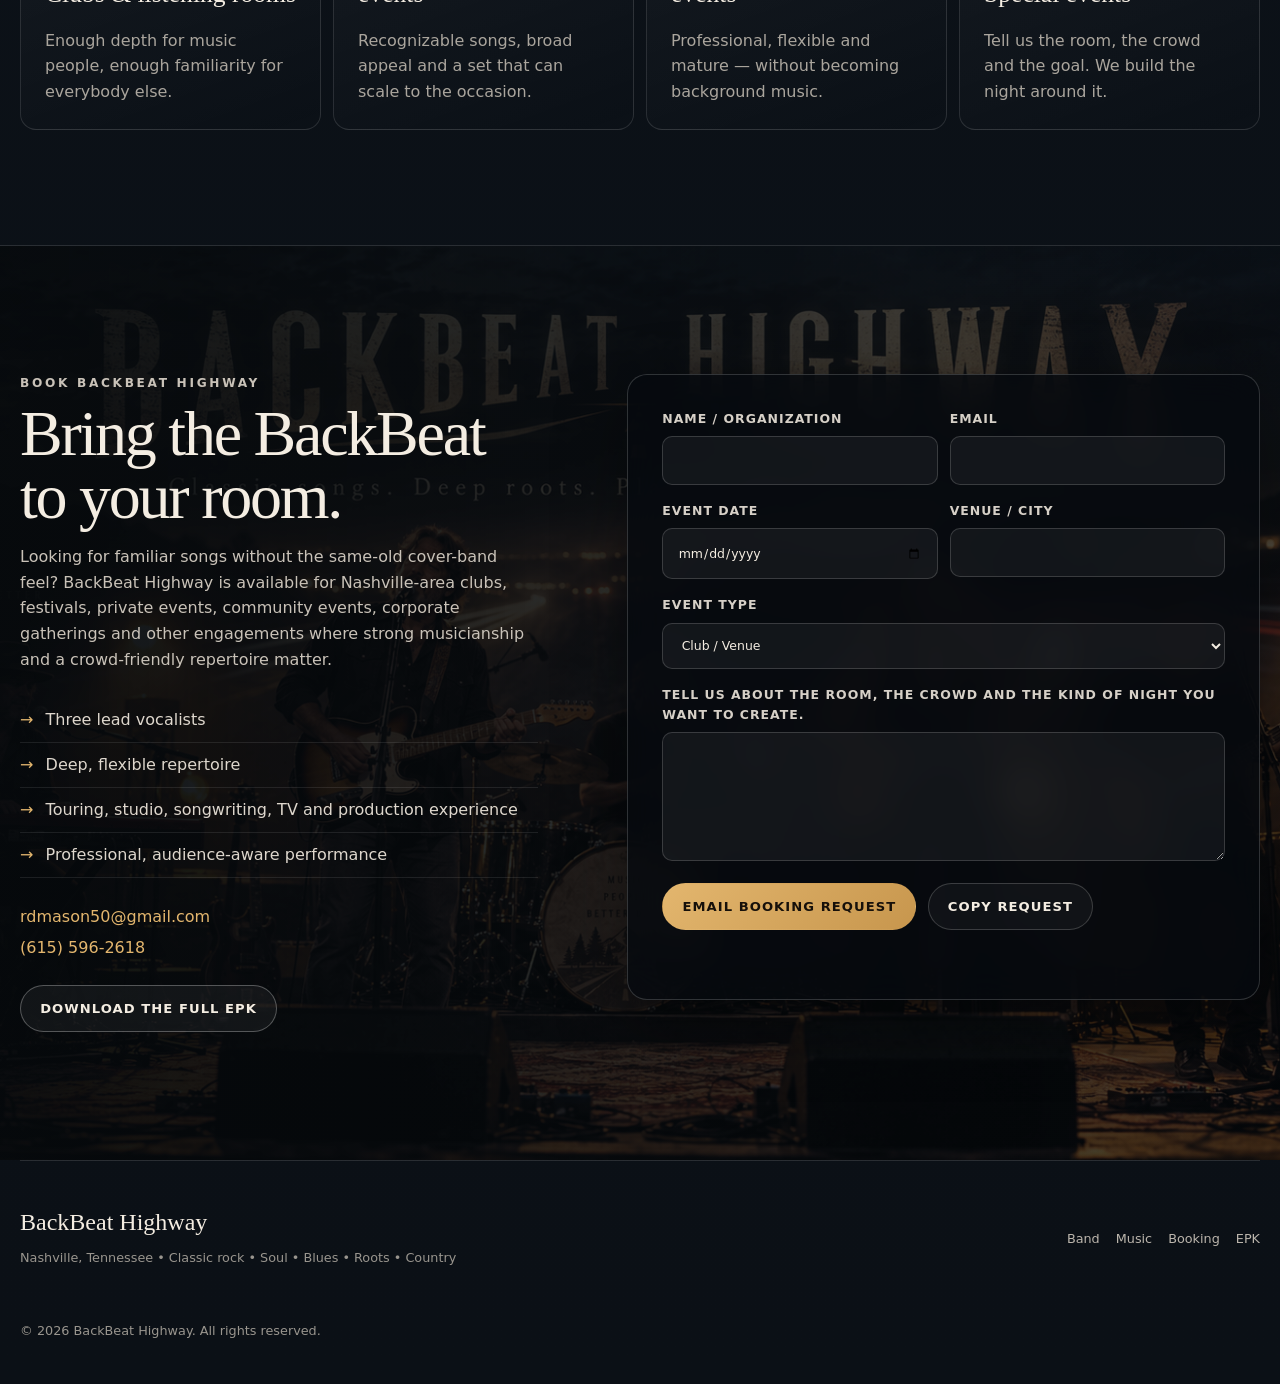
==== commit a010285f: "Final index update" ====
--- a/index.html
+++ b/index.html
@@ -173,7 +173,7 @@
               <summary>Full bio</summary>
               <div class="details-copy">
                 <p>Barney studied guitar and string bass in the University of Tennessee jazz program and went on to play bass with <strong>Eddie Rabbitt, Johnny Rodriguez and Pam Tillis</strong>.</p>
-                <p>His original recordings have featured an accomplished circle of musicians including Billy Crain, Billy Anderson, Andy Byrd, Mackin P. Davis, Bob Mater, Michael Lind, and Bart Rollins and Tim Murphy, along with co-writer Bill Haynes. Barney maintains a catalog of roughly 35 original songs.</p>
+                <p>His original recordings have featured an accomplished circle of musicians including Billy Crain, Billy Anderson, Andy Byrd, Mackin P. Davis, Bob Mater, Michael Lind, and Bart Rollins, along with co-writer Bill Haynes. Barney maintains a catalog of roughly 35 original songs.</p>
               </div>
             </details>
           </div>
